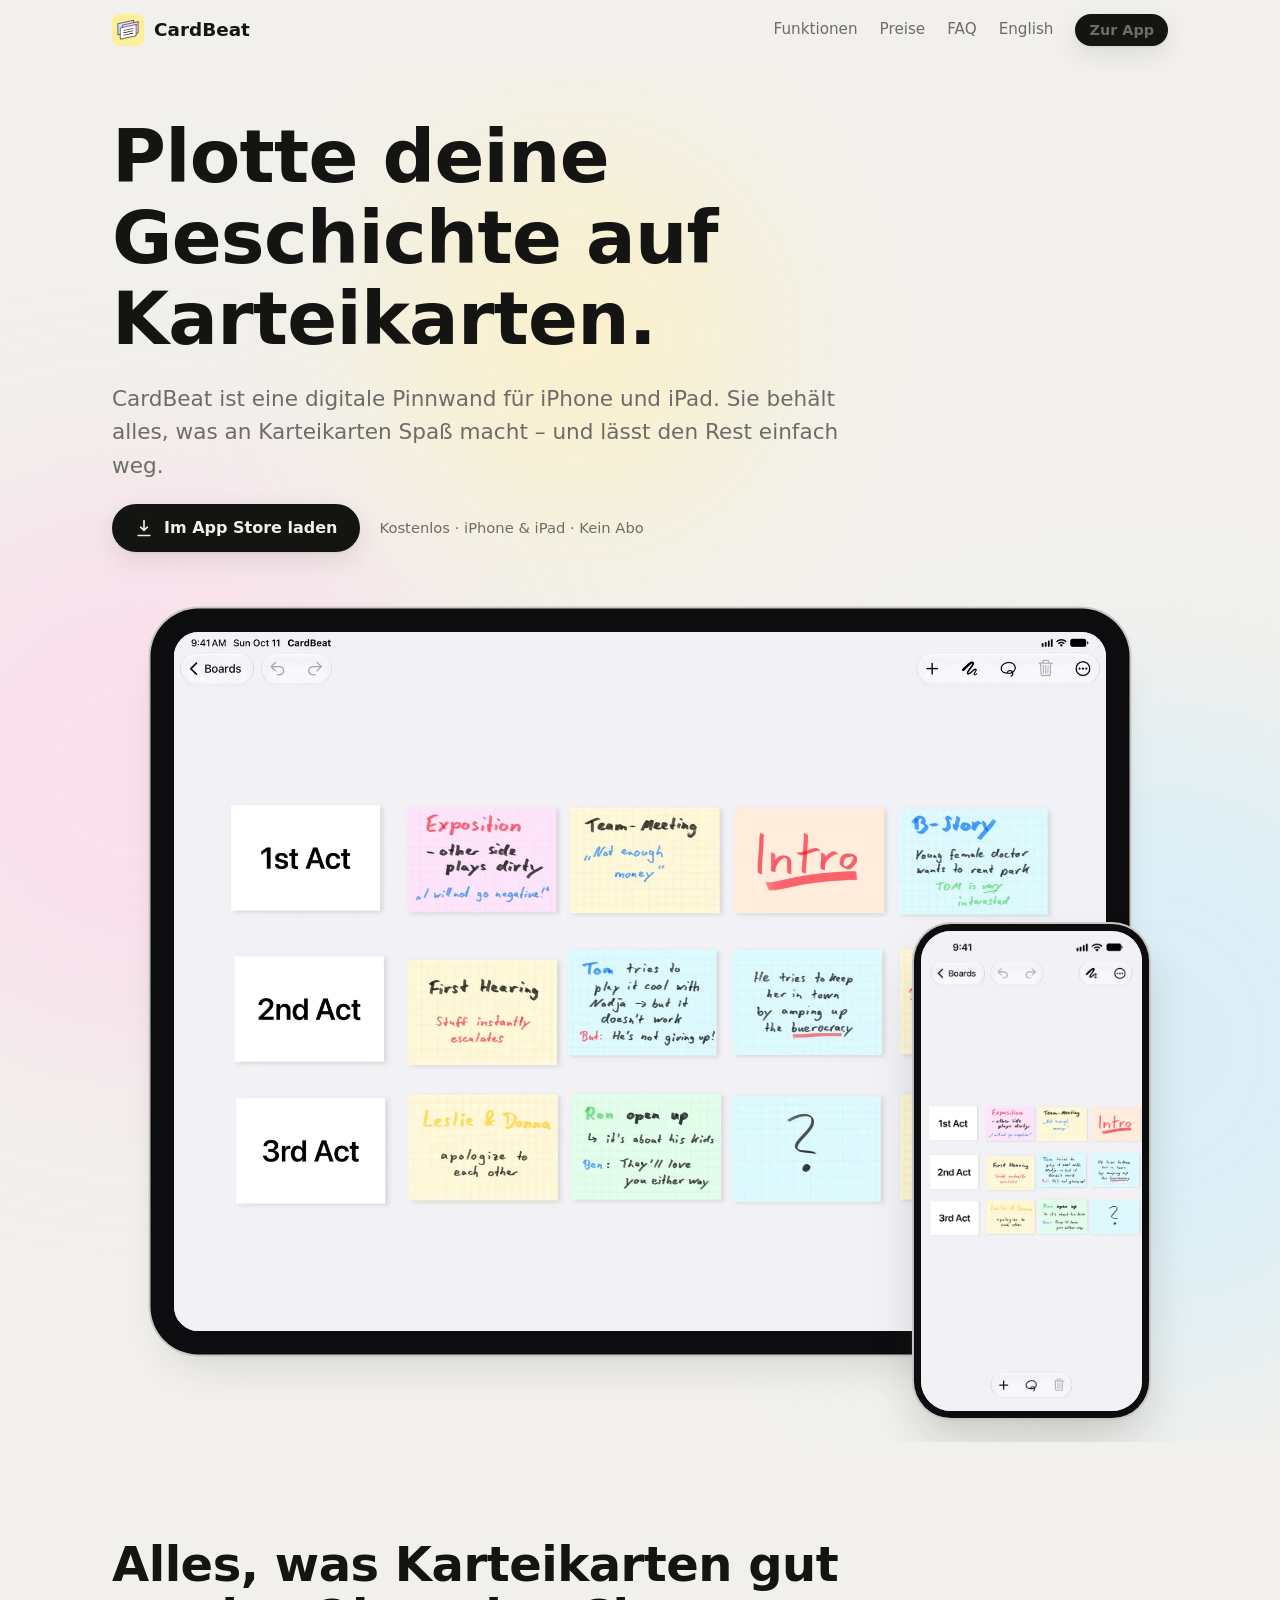
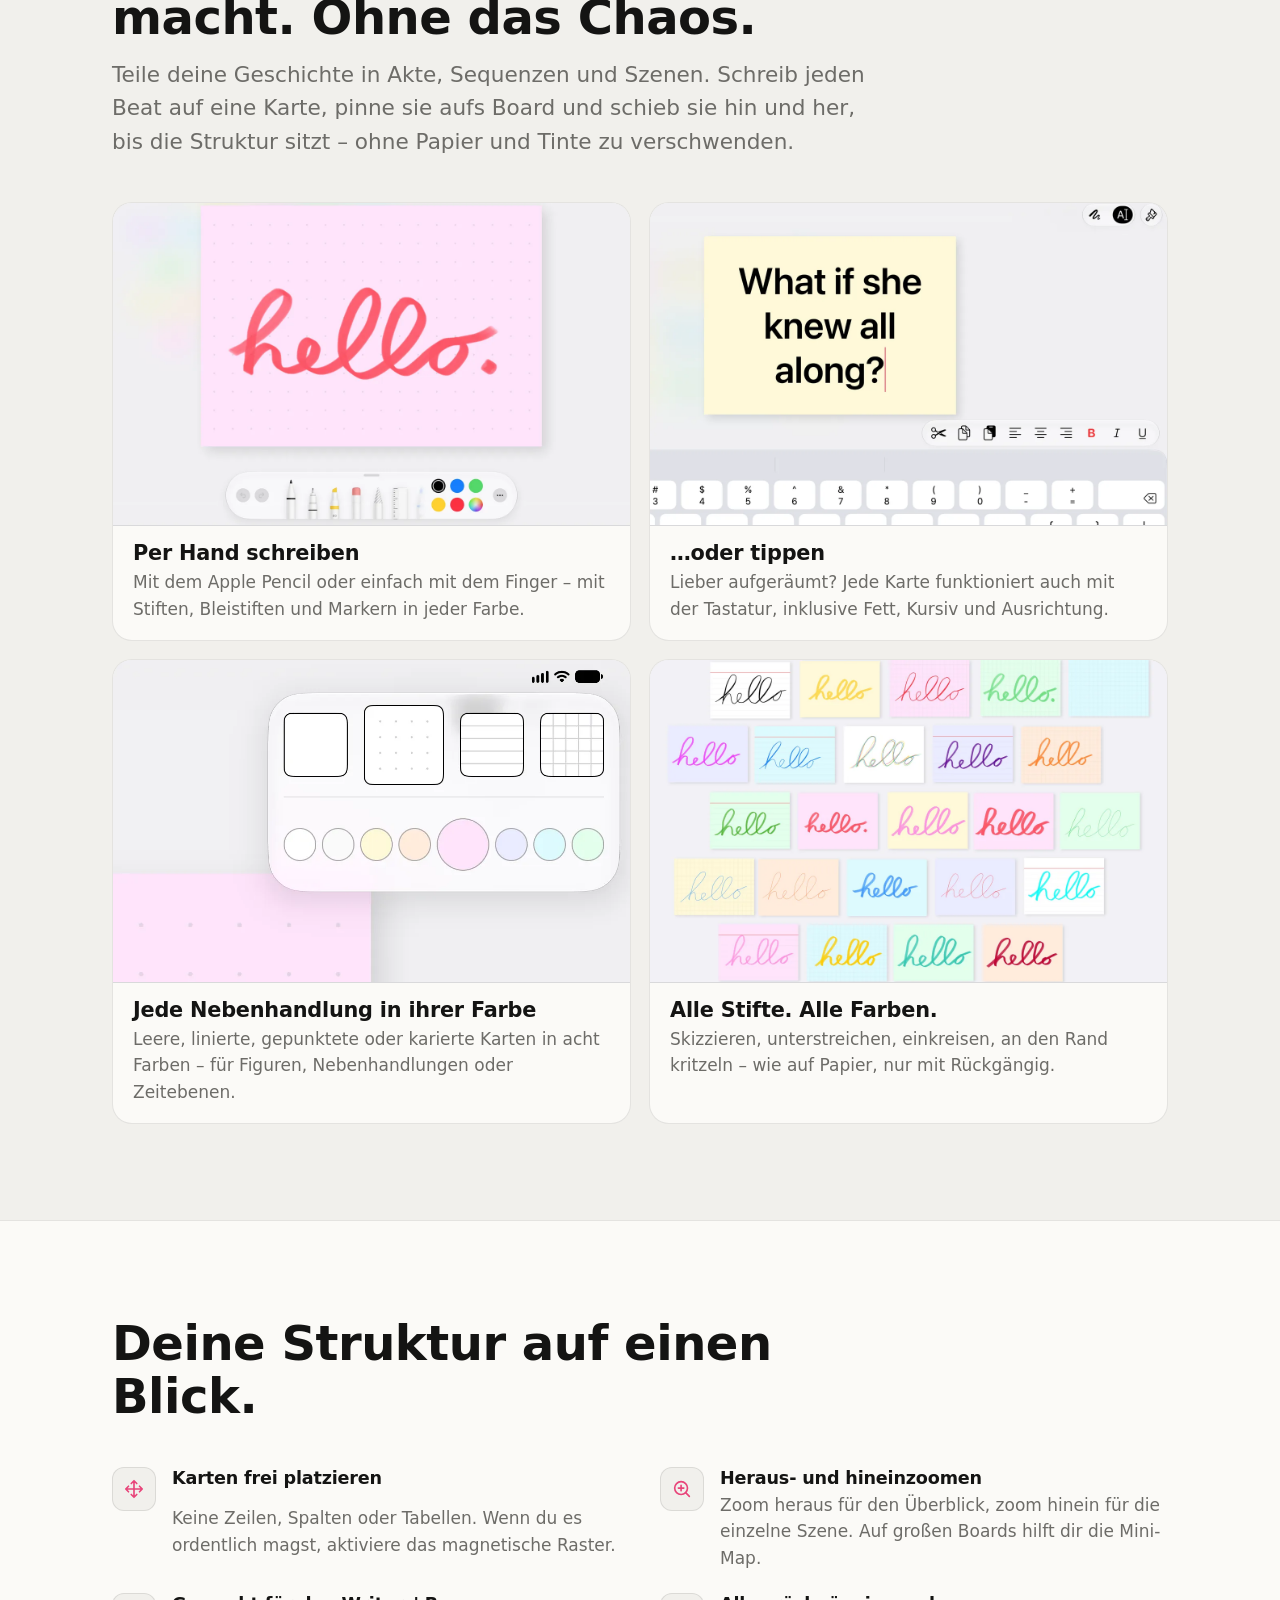
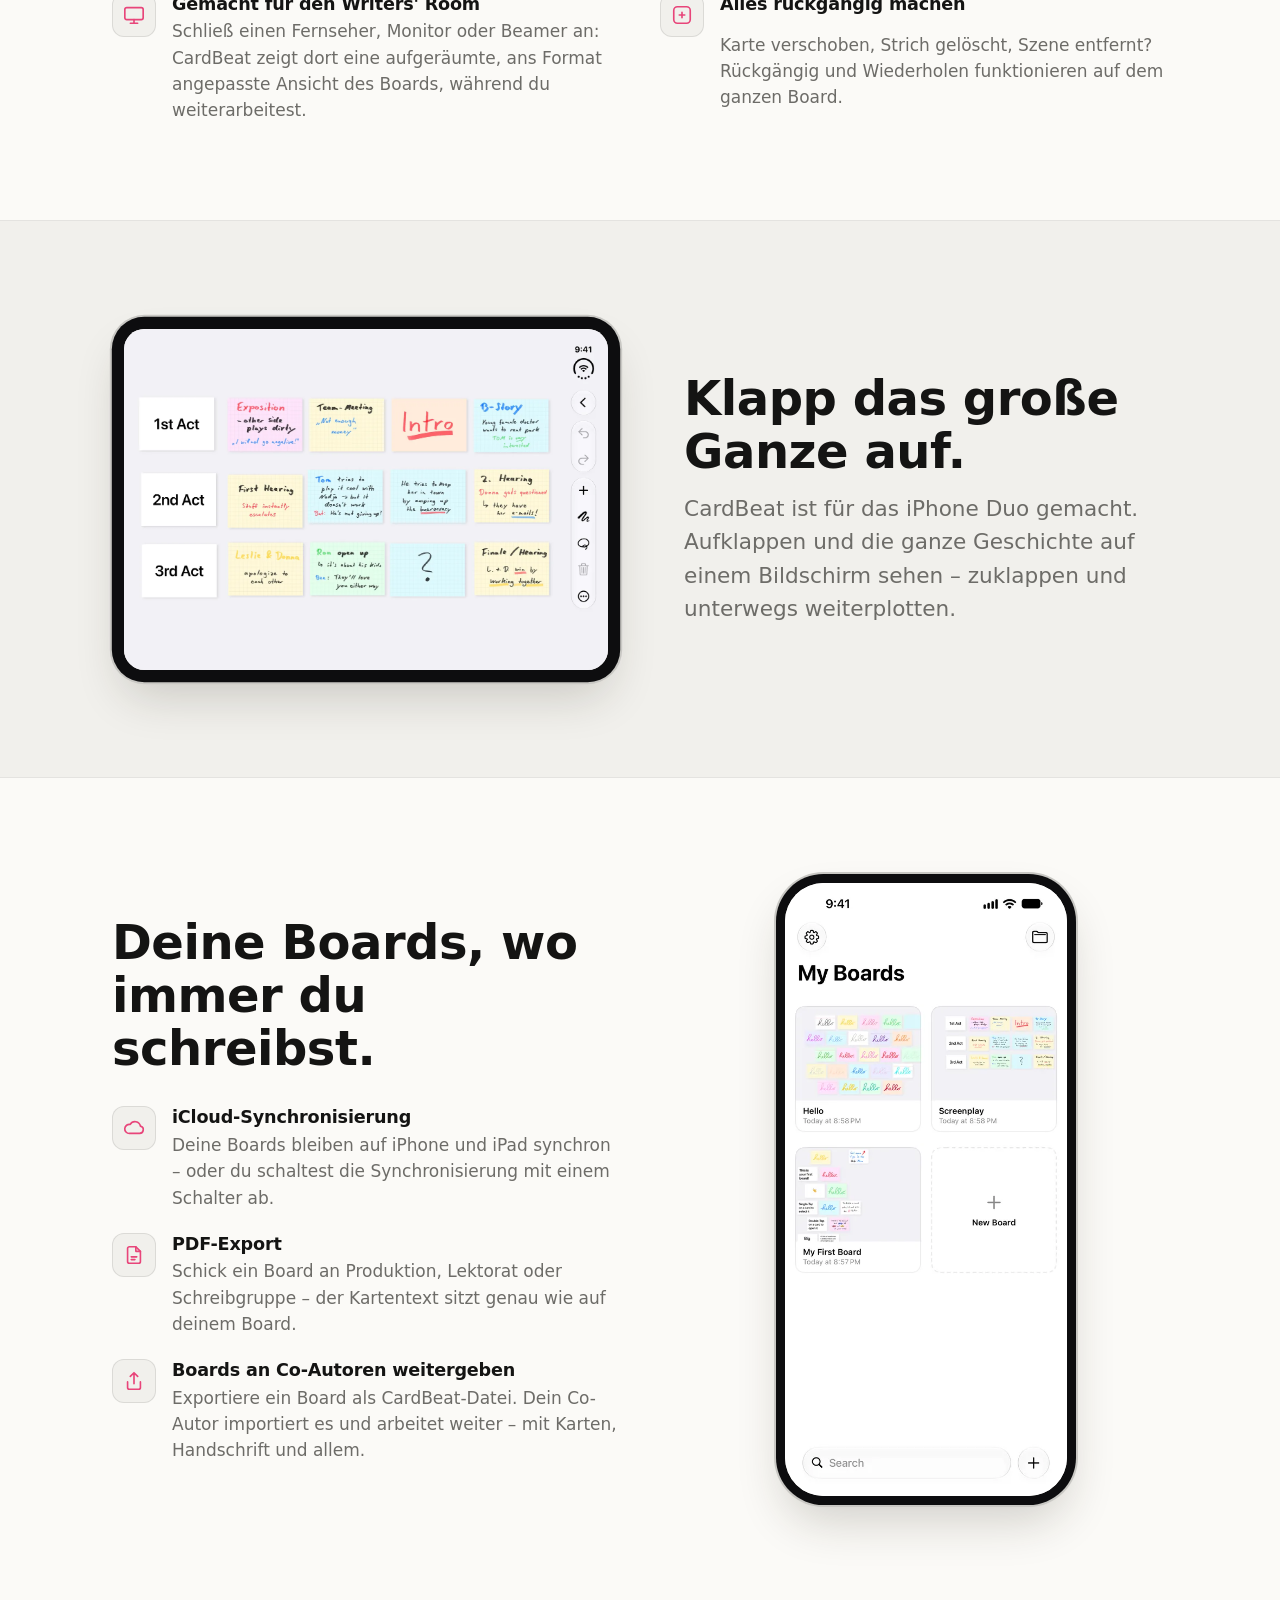
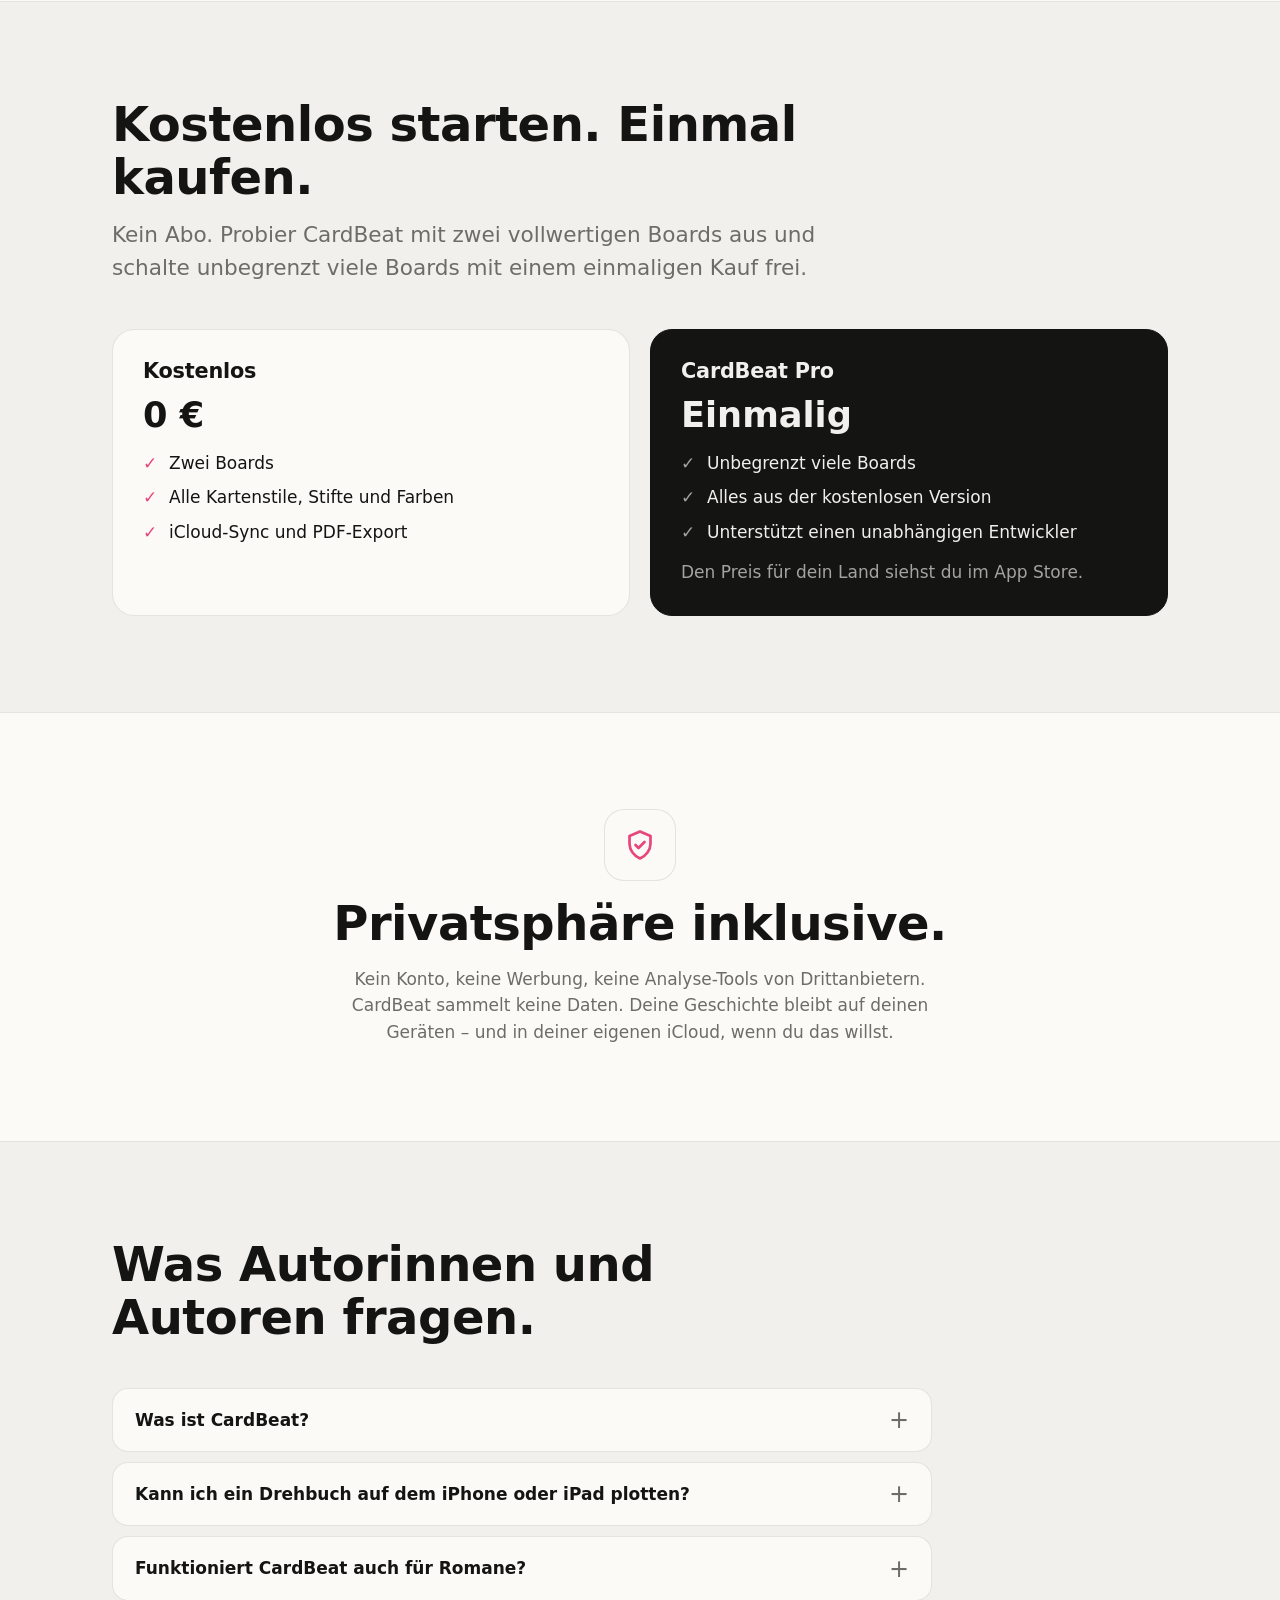
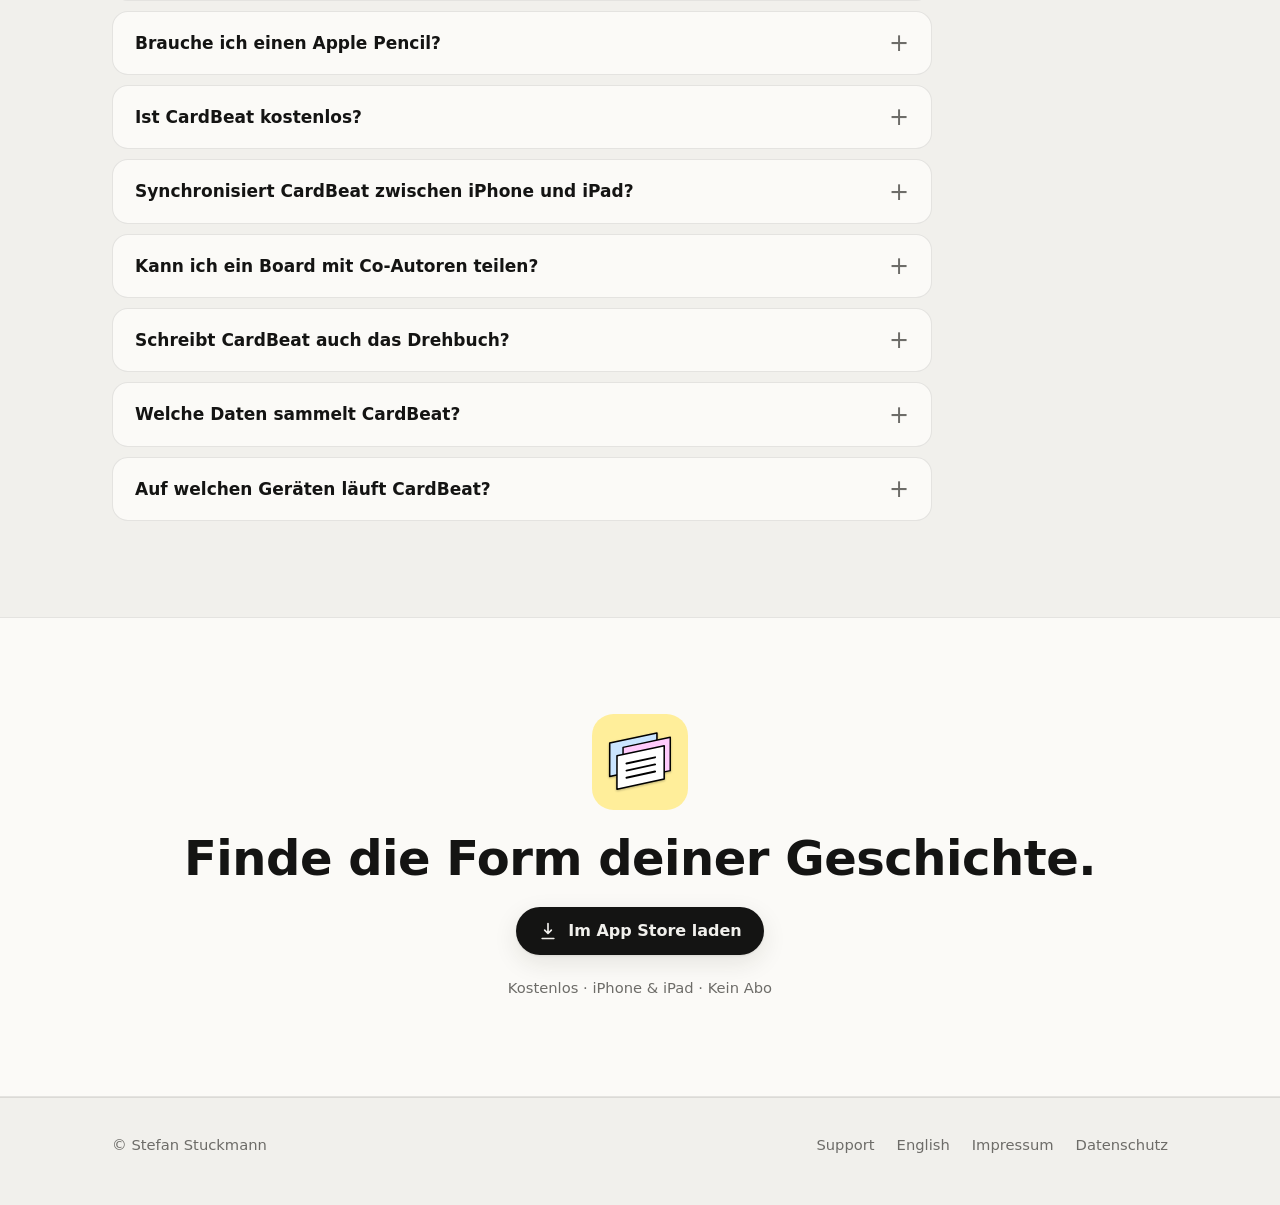
==== de/index.html @ bf48cf08 "Remove the eyebrow labels Drop the small uppercase labels above the headings on the landing pages an" ====
<!doctype html>
<html lang="de">
<head>
<meta charset="utf-8">
<meta name="viewport" content="width=device-width, initial-scale=1, viewport-fit=cover">
<title>CardBeat – Roman und Drehbuch auf Karteikarten plotten (iPhone &amp; iPad)</title>
<meta name="description" content="CardBeat ist eine digitale Pinnwand zum Plotten von Romanen, Drehbüchern und Kurzgeschichten auf iPhone und iPad. Karten per Hand oder Tastatur beschriften, Akte und Szenen umsortieren, per iCloud synchronisieren. Kostenlos starten, kein Abo.">
<meta name="apple-itunes-app" content="app-id=1488252091">
<meta name="theme-color" content="#f1f0ec" media="(prefers-color-scheme: light)">
<meta name="theme-color" content="#151412" media="(prefers-color-scheme: dark)">
<link rel="icon" href="../assets/icon.svg" type="image/svg+xml">
<link rel="apple-touch-icon" href="../assets/apple-touch-icon.png">
<link rel="canonical" href="https://cardbeat.app/de/">
<link rel="alternate" hreflang="en" href="https://cardbeat.app/">
<link rel="alternate" hreflang="de" href="https://cardbeat.app/de/">
<link rel="alternate" hreflang="x-default" href="https://cardbeat.app/">
<meta property="og:type" content="website">
<meta property="og:url" content="https://cardbeat.app/de/">
<meta property="og:locale" content="de_DE">
<meta property="og:title" content="CardBeat – Plotte deine Geschichte auf Karteikarten">
<meta property="og:description" content="Eine digitale Pinnwand für Romane und Drehbücher auf iPhone und iPad. Kostenlos starten, kein Abo.">
<meta property="og:image" content="https://cardbeat.app/assets/og.jpg">
<meta name="twitter:card" content="summary_large_image">
<link rel="stylesheet" href="../assets/site.css">
<script type="application/ld+json">
{
  "@context": "https://schema.org",
  "@type": "SoftwareApplication",
  "name": "CardBeat",
  "url": "https://cardbeat.app/de/",
  "image": "https://cardbeat.app/assets/icon-512.png",
  "inLanguage": "de",
  "description": "Eine digitale Pinnwand zum Plotten von Romanen, Drehbüchern und Kurzgeschichten mit Karteikarten auf iPhone und iPad.",
  "applicationCategory": "ProductivityApplication",
  "operatingSystem": "iOS 26, iPadOS 26",
  "downloadUrl": "https://apps.apple.com/app/id1488252091",
  "author": { "@type": "Person", "name": "Stefan Stuckmann" },
  "offers": { "@type": "Offer", "price": "0", "priceCurrency": "EUR", "description": "Kostenlos mit zwei Boards. Ein einmaliger In-App-Kauf schaltet unbegrenzt viele Boards frei." }
}
</script>
<script type="application/ld+json">
{
  "@context": "https://schema.org",
  "@type": "FAQPage",
  "inLanguage": "de",
  "mainEntity": [
    { "@type": "Question", "name": "Was ist CardBeat?", "acceptedAnswer": { "@type": "Answer", "text": "CardBeat ist eine digitale Pinnwand für iPhone und iPad. Du plottest Roman, Drehbuch oder Kurzgeschichte auf Karteikarten: eine Karte pro Szene oder Beat, in Akten und Sequenzen angeordnet und so oft umsortiert, wie du willst." } },
    { "@type": "Question", "name": "Kann ich ein Drehbuch auf dem iPhone oder iPad plotten?", "acceptedAnswer": { "@type": "Answer", "text": "Ja, genau dafür ist CardBeat gemacht. Schreib jede Szene auf eine Karte, ordne die Karten nach Akten und verschiebe sie, bis die Struktur sitzt. Im Writers' Room zeigst du das Board auf einem Fernseher oder Beamer." } },
    { "@type": "Question", "name": "Funktioniert CardBeat auch für Romane?", "acceptedAnswer": { "@type": "Answer", "text": "Ja. Nutze Karten für Kapitel, Szenen oder Wendepunkte und gib Erzählperspektiven, Nebenhandlungen oder Zeitebenen eigene Farben." } },
    { "@type": "Question", "name": "Brauche ich einen Apple Pencil?", "acceptedAnswer": { "@type": "Answer", "text": "Nein. Du kannst mit dem Finger auf Karten schreiben oder mit der Bildschirm- oder einer externen Tastatur tippen. Der Apple Pencil funktioniert natürlich auch." } },
    { "@type": "Question", "name": "Ist CardBeat kostenlos?", "acceptedAnswer": { "@type": "Answer", "text": "CardBeat ist mit zwei Boards kostenlos. Ein einmaliger In-App-Kauf schaltet unbegrenzt viele Boards frei. Es gibt kein Abo." } },
    { "@type": "Question", "name": "Synchronisiert CardBeat zwischen iPhone und iPad?", "acceptedAnswer": { "@type": "Answer", "text": "Ja, über deinen eigenen iCloud-Account. In den Einstellungen kannst du die Synchronisierung abschalten und deine Boards nur auf einem Gerät behalten." } },
    { "@type": "Question", "name": "Kann ich ein Board mit Co-Autoren teilen?", "acceptedAnswer": { "@type": "Answer", "text": "Ja. Exportiere ein Board als PDF für Feedback oder als CardBeat-Datei, die dein Co-Autor importieren und weiterbearbeiten kann. Gleichzeitiges Arbeiten am selben Board bietet CardBeat nicht." } },
    { "@type": "Question", "name": "Schreibt CardBeat auch das Drehbuch?", "acceptedAnswer": { "@type": "Answer", "text": "Nein. CardBeat ist für die Struktur: Du findest die Form deiner Geschichte, bevor und während du schreibst. Die Seiten schreibst du in deiner Schreib-App, etwa Final Draft, Fade In, Highland, Papyrus Autor oder Scrivener." } },
    { "@type": "Question", "name": "Welche Daten sammelt CardBeat?", "acceptedAnswer": { "@type": "Answer", "text": "Keine. CardBeat hat keine Konten, keine Werbung und keine Analyse-Tools von Drittanbietern. Deine Boards bleiben auf deinen Geräten und, wenn du willst, in deiner eigenen iCloud." } },
    { "@type": "Question", "name": "Auf welchen Geräten läuft CardBeat?", "acceptedAnswer": { "@type": "Answer", "text": "Auf iPhone und iPad mit iOS bzw. iPadOS 26 oder neuer, auch auf dem iPhone Duo." } }
  ]
}
</script>
</head>
<body>

<header class="nav">
  <div class="wrap">
    <a class="brand" href="./"><img src="../assets/icon.svg" alt="" width="32" height="32">CardBeat</a>
    <nav class="nav-links" aria-label="Hauptmenü">
      <a class="hide-sm" href="#funktionen">Funktionen</a>
      <a class="hide-sm" href="#preise">Preise</a>
      <a class="hide-sm" href="#faq">FAQ</a>
      <a href="../" hreflang="en" lang="en">English</a>
      <a class="btn btn-sm" href="https://apps.apple.com/app/id1488252091">Zur App</a>
    </nav>
  </div>
</header>

<main>
<section class="hero">
  <div class="glow" style="left:-12%;top:30%;width:46vw;height:46vw;background:var(--glow-a)"></div>
  <div class="glow" style="right:-14%;top:48%;width:50vw;height:50vw;background:var(--glow-b)"></div>
  <div class="glow" style="left:30%;top:6%;width:30vw;height:30vw;background:var(--glow-c)"></div>
  <div class="wrap">
    <div class="hero-copy">
      <h1>Plotte deine Geschichte auf Karteikarten.</h1>
      <p class="lede">CardBeat ist eine digitale Pinnwand für iPhone und iPad. Sie behält alles, was an Karteikarten Spaß macht – und lässt den Rest einfach weg.</p>
      <div class="hero-cta">
        <a class="btn" href="https://apps.apple.com/app/id1488252091">
          <svg viewBox="0 0 24 24" fill="none" stroke="currentColor" stroke-width="2" stroke-linecap="round" stroke-linejoin="round" aria-hidden="true"><path d="M12 3v12m0 0-4-4m4 4 4-4M5 21h14"/></svg>
          Im App Store laden
        </a>
        <span class="meta">Kostenlos · iPhone &amp; iPad · Kein Abo</span>
      </div>
    </div>


    <div class="devices">
      <div class="device ipad"><img src="../assets/img/i_story.webp" width="1600" height="1200" alt="Ein CardBeat-Board auf dem iPad: drei Akte in Reihen handbeschriebener, farbiger Karteikarten."></div>
      <div class="device iphone"><img src="../assets/img/p_story.webp" width="560" height="1217" alt="Dasselbe Board auf dem iPhone."></div>
    </div>
  </div>
</section>

<section class="section" id="funktionen">
  <div class="wrap">
    <div class="section-head">
      <h2>Alles, was Karteikarten gut macht. Ohne das Chaos.</h2>
      <p class="lede">Teile deine Geschichte in Akte, Sequenzen und Szenen. Schreib jeden Beat auf eine Karte, pinne sie aufs Board und schieb sie hin und her, bis die Struktur sitzt – ohne Papier und Tinte zu verschwenden.</p>
    </div>
    <div class="features">
      <article class="feature">
        <div class="feature-media"><img src="../assets/img/f_draw.webp" width="1280" height="800" loading="lazy" alt="„hello“ von Hand auf eine rosa gepunktete Karte geschrieben, darunter die Werkzeugpalette."></div>
        <div class="feature-body"><h3>Per Hand schreiben</h3><p>Mit dem Apple Pencil oder einfach mit dem Finger – mit Stiften, Bleistiften und Markern in jeder Farbe.</p></div>
      </article>
      <article class="feature">
        <div class="feature-media"><img src="../assets/img/f_write.webp" width="1280" height="800" loading="lazy" alt="„What if she knew all along?“ auf einer gelben Karte getippt, mit Formatierungsleiste und Tastatur."></div>
        <div class="feature-body"><h3>…oder tippen</h3><p>Lieber aufgeräumt? Jede Karte funktioniert auch mit der Tastatur, inklusive Fett, Kursiv und Ausrichtung.</p></div>
      </article>
      <article class="feature">
        <div class="feature-media"><img src="../assets/img/f_style.webp" width="1280" height="800" loading="lazy" alt="Die Kartenauswahl: leer, gepunktet, liniert und kariert in acht Farben."></div>
        <div class="feature-body"><h3>Jede Nebenhandlung in ihrer Farbe</h3><p>Leere, linierte, gepunktete oder karierte Karten in acht Farben – für Figuren, Nebenhandlungen oder Zeitebenen.</p></div>
      </article>
      <article class="feature">
        <div class="feature-media"><img src="../assets/img/f_hello.webp" width="1280" height="800" loading="lazy" alt="Ein Board voller „hello“-Karten in vielen Stiften, Farben und Kartenstilen."></div>
        <div class="feature-body"><h3>Alle Stifte. Alle Farben.</h3><p>Skizzieren, unterstreichen, einkreisen, an den Rand kritzeln – wie auf Papier, nur mit Rückgängig.</p></div>
      </article>
    </div>
  </div>
</section>

<section class="section alt">
  <div class="wrap">
    <div class="section-head">
      <h2>Deine Struktur auf einen Blick.</h2>
    </div>
    <div class="list">
      <div class="item">
        <svg viewBox="0 0 24 24" fill="none" stroke="currentColor" stroke-width="1.8" stroke-linecap="round" stroke-linejoin="round" aria-hidden="true"><path d="M12 3v18M3 12h18M12 3l-3 3m3-3 3 3M12 21l-3-3m3 3 3-3M3 12l3-3m-3 3 3 3M21 12l-3-3m3 3-3 3"/></svg>
        <h3>Karten frei platzieren</h3><p>Keine Zeilen, Spalten oder Tabellen. Wenn du es ordentlich magst, aktiviere das magnetische Raster.</p>
      </div>
      <div class="item">
        <svg viewBox="0 0 24 24" fill="none" stroke="currentColor" stroke-width="1.8" stroke-linecap="round" stroke-linejoin="round" aria-hidden="true"><circle cx="11" cy="11" r="7"/><path d="m20 20-4-4M8 11h6M11 8v6"/></svg>
        <h3>Heraus- und hineinzoomen</h3><p>Zoom heraus für den Überblick, zoom hinein für die einzelne Szene. Auf großen Boards hilft dir die Mini-Map.</p>
      </div>
      <div class="item">
        <svg viewBox="0 0 24 24" fill="none" stroke="currentColor" stroke-width="1.8" stroke-linecap="round" stroke-linejoin="round" aria-hidden="true"><rect x="2" y="4" width="20" height="13" rx="2"/><path d="M8 21h8M12 17v4"/></svg>
        <h3>Gemacht für den Writers' Room</h3><p>Schließ einen Fernseher, Monitor oder Beamer an: CardBeat zeigt dort eine aufgeräumte, ans Format angepasste Ansicht des Boards, während du weiterarbeitest.</p>
      </div>
      <div class="item">
        <svg viewBox="0 0 24 24" fill="none" stroke="currentColor" stroke-width="1.8" stroke-linecap="round" stroke-linejoin="round" aria-hidden="true"><path d="M9 12h6M12 9v6"/><rect x="3" y="3" width="18" height="18" rx="4"/></svg>
        <h3>Alles rückgängig machen</h3><p>Karte verschoben, Strich gelöscht, Szene entfernt? Rückgängig und Wiederholen funktionieren auf dem ganzen Board.</p>
      </div>
    </div>
  </div>
</section>

<section class="section">
  <div class="wrap split">
    <div class="device duo-shot"><img src="../assets/img/d_story.webp" width="1400" height="985" loading="lazy" alt="Ein vollständiges CardBeat-Board auf dem aufgeklappten iPhone Duo."></div>
    <div class="section-head" style="margin:0">
      <h2>Klapp das große Ganze auf.</h2>
      <p class="lede">CardBeat ist für das iPhone Duo gemacht. Aufklappen und die ganze Geschichte auf einem Bildschirm sehen – zuklappen und unterwegs weiterplotten.</p>
    </div>
  </div>
</section>

<section class="section alt">
  <div class="wrap split">
    <div class="section-head" style="margin:0">
      <h2>Deine Boards, wo immer du schreibst.</h2>
      <div class="list" style="grid-template-columns:1fr;margin-top:18px">
        <div class="item">
          <svg viewBox="0 0 24 24" fill="none" stroke="currentColor" stroke-width="1.8" stroke-linecap="round" stroke-linejoin="round" aria-hidden="true"><path d="M7 18a5 5 0 1 1 .9-9.9A6 6 0 0 1 19 10a4 4 0 0 1-1 7.9H7Z"/></svg>
          <h3>iCloud-Synchronisierung</h3><p>Deine Boards bleiben auf iPhone und iPad synchron – oder du schaltest die Synchronisierung mit einem Schalter ab.</p>
        </div>
        <div class="item">
          <svg viewBox="0 0 24 24" fill="none" stroke="currentColor" stroke-width="1.8" stroke-linecap="round" stroke-linejoin="round" aria-hidden="true"><path d="M14 3H7a2 2 0 0 0-2 2v14a2 2 0 0 0 2 2h10a2 2 0 0 0 2-2V8l-5-5Z"/><path d="M14 3v5h5M9 14h6M9 17h4"/></svg>
          <h3>PDF-Export</h3><p>Schick ein Board an Produktion, Lektorat oder Schreibgruppe – der Kartentext sitzt genau wie auf deinem Board.</p>
        </div>
        <div class="item">
          <svg viewBox="0 0 24 24" fill="none" stroke="currentColor" stroke-width="1.8" stroke-linecap="round" stroke-linejoin="round" aria-hidden="true"><path d="M12 15V3m0 0-4 4m4-4 4 4M5 13v6a2 2 0 0 0 2 2h10a2 2 0 0 0 2-2v-6"/></svg>
          <h3>Boards an Co-Autoren weitergeben</h3><p>Exportiere ein Board als CardBeat-Datei. Dein Co-Autor importiert es und arbeitet weiter – mit Karten, Handschrift und allem.</p>
        </div>
      </div>
    </div>
    <div style="display:flex;justify-content:center"><div class="device iphone" style="width:min(62%,300px)"><img src="../assets/img/p_overview1.webp" width="520" height="1130" loading="lazy" alt="Die Übersicht „Meine Boards“ auf dem iPhone mit drei Boards."></div></div>
  </div>
</section>

<section class="section" id="preise">
  <div class="wrap">
    <div class="section-head">
      <h2>Kostenlos starten. Einmal kaufen.</h2>
      <p class="lede">Kein Abo. Probier CardBeat mit zwei vollwertigen Boards aus und schalte unbegrenzt viele Boards mit einem einmaligen Kauf frei.</p>
    </div>
    <div class="plans">
      <div class="plan">
        <h3>Kostenlos</h3>
        <div class="price">0 €</div>
        <ul><li>Zwei Boards</li><li>Alle Kartenstile, Stifte und Farben</li><li>iCloud-Sync und PDF-Export</li></ul>
      </div>
      <div class="plan pro">
        <h3>CardBeat Pro</h3>
        <div class="price">Einmalig</div>
        <ul><li>Unbegrenzt viele Boards</li><li>Alles aus der kostenlosen Version</li><li>Unterstützt einen unabhängigen Entwickler</li></ul>
        <p class="muted">Den Preis für dein Land siehst du im App Store.</p>
      </div>
    </div>
  </div>
</section>

<section class="section alt">
  <div class="wrap privacy">
    <div class="badge"><svg viewBox="0 0 24 24" fill="none" stroke="currentColor" stroke-width="1.8" stroke-linecap="round" stroke-linejoin="round" aria-hidden="true"><path d="M12 3 5 6v5c0 4.4 3 8.4 7 10 4-1.6 7-5.6 7-10V6l-7-3Z"/><path d="m9 12 2 2 4-4"/></svg></div>
    <h2>Privatsphäre inklusive.</h2>
    <p>Kein Konto, keine Werbung, keine Analyse-Tools von Drittanbietern. CardBeat sammelt keine Daten. Deine Geschichte bleibt auf deinen Geräten – und in deiner eigenen iCloud, wenn du das willst.</p>
  </div>
</section>

<section class="section" id="faq">
  <div class="wrap">
    <div class="section-head"><h2>Was Autorinnen und Autoren fragen.</h2></div>
    <div class="faq">
      <details><summary>Was ist CardBeat?</summary><div><p>CardBeat ist eine digitale Pinnwand für iPhone und iPad. Du plottest Roman, Drehbuch oder Kurzgeschichte auf Karteikarten: eine Karte pro Szene oder Beat, in Akten und Sequenzen angeordnet und so oft umsortiert, wie du willst.</p></div></details>
      <details><summary>Kann ich ein Drehbuch auf dem iPhone oder iPad plotten?</summary><div><p>Ja, genau dafür ist CardBeat gemacht. Schreib jede Szene auf eine Karte, ordne die Karten nach Akten und verschiebe sie, bis die Struktur sitzt. Im Writers' Room zeigst du das Board auf einem Fernseher oder Beamer.</p></div></details>
      <details><summary>Funktioniert CardBeat auch für Romane?</summary><div><p>Ja. Nutze Karten für Kapitel, Szenen oder Wendepunkte und gib Erzählperspektiven, Nebenhandlungen oder Zeitebenen eigene Farben.</p></div></details>
      <details><summary>Brauche ich einen Apple Pencil?</summary><div><p>Nein. Du kannst mit dem Finger auf Karten schreiben oder mit der Bildschirm- oder einer externen Tastatur tippen. Der Apple Pencil funktioniert natürlich auch.</p></div></details>
      <details><summary>Ist CardBeat kostenlos?</summary><div><p>CardBeat ist mit zwei Boards kostenlos. Ein einmaliger In-App-Kauf schaltet unbegrenzt viele Boards frei. Es gibt kein Abo.</p></div></details>
      <details><summary>Synchronisiert CardBeat zwischen iPhone und iPad?</summary><div><p>Ja, über deinen eigenen iCloud-Account. In den Einstellungen kannst du die Synchronisierung abschalten und deine Boards nur auf einem Gerät behalten.</p></div></details>
      <details><summary>Kann ich ein Board mit Co-Autoren teilen?</summary><div><p>Ja. Exportiere ein Board als PDF für Feedback oder als CardBeat-Datei, die dein Co-Autor importieren und weiterbearbeiten kann. Gleichzeitiges Arbeiten am selben Board bietet CardBeat nicht.</p></div></details>
      <details><summary>Schreibt CardBeat auch das Drehbuch?</summary><div><p>Nein. CardBeat ist für die Struktur: Du findest die Form deiner Geschichte, bevor und während du schreibst. Die Seiten schreibst du in deiner Schreib-App, etwa Final Draft, Fade In, Highland, Papyrus Autor oder Scrivener.</p></div></details>
      <details><summary>Welche Daten sammelt CardBeat?</summary><div><p>Keine. CardBeat hat keine Konten, keine Werbung und keine Analyse-Tools von Drittanbietern. Deine Boards bleiben auf deinen Geräten und, wenn du willst, in deiner eigenen iCloud.</p></div></details>
      <details><summary>Auf welchen Geräten läuft CardBeat?</summary><div><p>Auf iPhone und iPad mit iOS bzw. iPadOS 26 oder neuer, auch auf dem iPhone Duo.</p></div></details>
    </div>
  </div>
</section>

<section class="section alt">
  <div class="wrap final">
    <img src="../assets/icon.svg" alt="" width="96" height="96">
    <h2>Finde die Form deiner Geschichte.</h2>
    <a class="btn" href="https://apps.apple.com/app/id1488252091">
      <svg viewBox="0 0 24 24" fill="none" stroke="currentColor" stroke-width="2" stroke-linecap="round" stroke-linejoin="round" aria-hidden="true"><path d="M12 3v12m0 0-4-4m4 4 4-4M5 21h14"/></svg>
      Im App Store laden
    </a>
    <span class="meta">Kostenlos · iPhone &amp; iPad · Kein Abo</span>
  </div>
</section>
</main>

<footer>
  <div class="wrap">
    <span>© Stefan Stuckmann</span>
    <nav aria-label="Fußzeile">
      <a href="mailto:cardBeat@stuckmann.com">Support</a>
      <a href="../" hreflang="en" lang="en">English</a>
      <a href="../impressum.html">Impressum</a>
      <a href="../privacy.html">Datenschutz</a>
    </nav>
  </div>
</footer>

<script src="../assets/site.js" defer></script>
</body>
</html>
---- assets/site.css ----
/* CardBeat website. No external requests: system fonts, inline SVG, local images. */

:root {
  --bg: #f1f0ec;
  --surface: #fbfaf7;
  --ink: #141413;
  --muted: #6d6c68;
  --line: rgba(20, 20, 19, 0.1);
  --accent: #e8457a;
  --accent-ink: #fff;
  --glow-a: #ffd6ec;
  --glow-b: #cdeefe;
  --glow-c: #fff1b8;
  --paper-ink: #1d1c1a;
  --shadow: 0 1px 2px rgba(40, 35, 20, 0.08), 0 8px 24px rgba(40, 35, 20, 0.1);
  --shadow-lift: 0 4px 10px rgba(40, 35, 20, 0.14), 0 24px 48px rgba(40, 35, 20, 0.2);

  --display: Futura, "Futura PT", "Avenir Next", "Century Gothic", system-ui, sans-serif;
  --text: -apple-system, BlinkMacSystemFont, system-ui, "Segoe UI", Roboto, sans-serif;

  --max: 1120px;
  --gutter: 16px;
  color-scheme: light;
}

@media (prefers-color-scheme: dark) {
  :root:not([data-theme="light"]) {
    --bg: #151412;
    --surface: #1e1d1a;
    --ink: #f3f1ec;
    --muted: #a6a39b;
    --line: rgba(243, 241, 236, 0.12);
    --accent: #ff6b98;
    --glow-a: #4a2238;
    --glow-b: #173a4a;
    --glow-c: #3d3418;
    --shadow: 0 1px 2px rgba(0, 0, 0, 0.4), 0 8px 24px rgba(0, 0, 0, 0.35);
    --shadow-lift: 0 4px 10px rgba(0, 0, 0, 0.45), 0 24px 48px rgba(0, 0, 0, 0.5);
    color-scheme: dark;
  }
}
:root[data-theme="dark"] {
  --bg: #151412;
  --surface: #1e1d1a;
  --ink: #f3f1ec;
  --muted: #a6a39b;
  --line: rgba(243, 241, 236, 0.12);
  --accent: #ff6b98;
  --glow-a: #4a2238;
  --glow-b: #173a4a;
  --glow-c: #3d3418;
  --shadow: 0 1px 2px rgba(0, 0, 0, 0.4), 0 8px 24px rgba(0, 0, 0, 0.35);
  --shadow-lift: 0 4px 10px rgba(0, 0, 0, 0.45), 0 24px 48px rgba(0, 0, 0, 0.5);
  color-scheme: dark;
}

@media (min-width: 720px) {
  :root { --gutter: 32px; }
}

*, *::before, *::after { box-sizing: border-box; }
html { -webkit-text-size-adjust: 100%; scroll-behavior: smooth; }
@media (prefers-reduced-motion: reduce) { html { scroll-behavior: auto; } }

body {
  margin: 0;
  background: var(--bg);
  color: var(--ink);
  font: 17px/1.55 var(--text);
  -webkit-font-smoothing: antialiased;
  overflow-x: hidden;
}

img { max-width: 100%; height: auto; display: block; }
a { color: inherit; }
:focus-visible { outline: 3px solid var(--accent); outline-offset: 3px; border-radius: 6px; }

.wrap { max-width: var(--max); margin: 0 auto; padding: 0 var(--gutter); }

h1, h2, h3 { font-family: var(--display); font-weight: 700; line-height: 1.1; letter-spacing: -0.01em; margin: 0; }
h1 { font-size: clamp(2.5rem, 7vw, 4.6rem); }
h2 { font-size: clamp(1.9rem, 4.6vw, 3rem); }
h3 { font-size: 1.3rem; }
p { margin: 0; }
.lede { font-size: clamp(1.1rem, 2.2vw, 1.35rem); color: var(--muted); max-width: 36em; }

/* Soft colour glows, as on the App Store screenshots. */
.glow { position: absolute; border-radius: 50%; filter: blur(90px); opacity: 0.6; pointer-events: none; z-index: 0; }

/* ---------- Nav ---------- */
.nav { position: sticky; top: 0; z-index: 50; backdrop-filter: saturate(1.4) blur(14px); -webkit-backdrop-filter: saturate(1.4) blur(14px); background: color-mix(in srgb, var(--bg) 78%, transparent); border-bottom: 1px solid transparent; transition: border-color .2s; }
.nav.scrolled { border-bottom-color: var(--line); }
.nav .wrap { display: flex; align-items: center; gap: 20px; height: 60px; }
.brand { display: flex; align-items: center; gap: 10px; font: 700 1.15rem/1 var(--display); text-decoration: none; }
.brand img { width: 32px; height: 32px; }
.nav-links { display: flex; gap: 22px; margin-left: auto; align-items: center; font-size: 0.95rem; }
.nav-links a { text-decoration: none; color: var(--muted); }
.nav-links a:hover { color: var(--ink); }
.nav-links .hide-sm { display: none; }
@media (max-width: 479px) { .nav-links { gap: 14px; } .nav-links .hide-xs { display: none; } }
@media (min-width: 760px) { .nav-links .hide-sm { display: inline; } }

/* ---------- Buttons ---------- */
.btn { white-space: nowrap; display: inline-flex; align-items: center; gap: 10px; padding: 14px 22px; border-radius: 999px; background: var(--ink); color: var(--bg); font: 600 1rem/1 var(--text); text-decoration: none; box-shadow: var(--shadow); transition: transform .15s, box-shadow .15s; }
.btn:hover { transform: translateY(-1px); box-shadow: var(--shadow-lift); }
.btn svg { width: 20px; height: 20px; }
.btn-sm { padding: 9px 14px; font-size: 0.9rem; }
.meta { color: var(--muted); font-size: 0.92rem; }

/* ---------- Hero ---------- */
.hero { position: relative; padding: 56px 0 24px; overflow: hidden; }
.hero .wrap { position: relative; z-index: 1; }
.hero-copy { display: grid; gap: 22px; justify-items: start; max-width: 760px; }
.hero-cta { display: flex; flex-wrap: wrap; align-items: center; gap: 14px 20px; }

/* ---------- Devices ---------- */
.devices { position: relative; margin: 56px auto 0; max-width: 980px; padding-bottom: 6%; }
/* Each device sizes its bezel and corners from its own width (cqw), so the frame
   always matches the screen. The bezel is a box-shadow spread around the
   screenshot, which keeps it concentric with the screen's rounded corners.
   Corner ratios match AppStoreScreenshots/tools/compose.mjs in the app repo. */
.device { container-type: inline-size; }
.device img {
  width: calc(100% - 2 * var(--b));
  margin: var(--b);
  border-radius: var(--r);
  box-shadow: 0 0 0 var(--b) #0d0d0f, 0 0 0 calc(var(--b) + 2px) #c9c8c4, var(--shadow-lift);
}
.iphone   { --b: 3cqw;   --r: 12.8cqw; } /* 180px radius on a 1320px-wide screen */
.ipad     { --b: 2.4cqw; --r: 2.5cqw; }  /* 72px on 2752px, landscape */
.duo-shot { --b: 2.4cqw; --r: 4cqw; }    /* 120px on 2853px, landscape */
.devices .iphone { position: absolute; width: 24%; right: -2%; bottom: 0; }
@media (max-width: 719px) { .devices .iphone { right: 0; width: 28%; } }

/* ---------- Sections ---------- */
section { position: relative; }
.section { padding: 96px 0; }
.section-head { display: grid; gap: 14px; margin-bottom: 44px; max-width: 760px; }
.alt { background: var(--surface); border-block: 1px solid var(--line); }

.features { display: grid; gap: 18px; }
@media (min-width: 760px) { .features { grid-template-columns: 1fr 1fr; } }
.feature { background: var(--surface); border: 1px solid var(--line); border-radius: 20px; overflow: hidden; }
.alt .feature { background: var(--bg); }
/* A tight 16:10 crop of the real UI: every tile is the same height, no filler. */
.feature-media { aspect-ratio: 16 / 10; border-bottom: 1px solid var(--line); background: #efeff1; }
.feature-media img { width: 100%; height: 100%; object-fit: cover; }
.feature-body { padding: 16px 20px 18px; display: grid; gap: 4px; }
.feature-body p { color: var(--muted); }

.list { display: grid; gap: 18px; }
@media (min-width: 720px) { .list { grid-template-columns: repeat(2, 1fr); gap: 22px 40px; } }
.item { display: grid; grid-template-columns: 44px 1fr; gap: 4px 16px; align-items: start; }
.item svg { width: 44px; height: 44px; grid-row: span 2; padding: 10px; border-radius: 12px; background: var(--surface); border: 1px solid var(--line); color: var(--accent); }
.alt .item svg { background: var(--bg); }
.item h3 { font-size: 1.1rem; padding-top: 2px; }
.item p { color: var(--muted); }

.split { display: grid; gap: 40px; align-items: center; }
@media (min-width: 860px) { .split { grid-template-columns: 1.05fr 1fr; gap: 64px; } }

/* ---------- Pricing ---------- */
.plans { display: grid; gap: 20px; }
@media (min-width: 720px) { .plans { grid-template-columns: 1fr 1fr; } }
.plan { background: var(--surface); border: 1px solid var(--line); border-radius: 22px; padding: 30px; display: grid; gap: 14px; align-content: start; }
.plan.pro { background: var(--ink); color: var(--bg); border-color: var(--ink); }
.plan.pro .muted, .plan.pro li::before { color: color-mix(in srgb, var(--bg) 65%, transparent); }
.plan .price { font: 700 2.2rem/1 var(--display); }
.plan ul { list-style: none; margin: 4px 0 0; padding: 0; display: grid; gap: 8px; }
.plan li { padding-left: 26px; position: relative; }
.plan li::before { content: "✓"; position: absolute; left: 0; color: var(--accent); font-weight: 700; }
.muted { color: var(--muted); }

/* ---------- Privacy ---------- */
.privacy { display: grid; gap: 16px; justify-items: center; text-align: center; }
.privacy .badge { width: 72px; height: 72px; border-radius: 20px; display: grid; place-items: center; background: var(--surface); border: 1px solid var(--line); color: var(--accent); }
.privacy .badge svg { width: 36px; height: 36px; }
.privacy p { max-width: 34em; color: var(--muted); }

/* ---------- FAQ ---------- */
.faq { display: grid; gap: 10px; max-width: 820px; }
.faq details { background: var(--surface); border: 1px solid var(--line); border-radius: 16px; padding: 0 22px; }
.alt .faq details { background: var(--bg); }
.faq summary { cursor: pointer; list-style: none; padding: 18px 32px 18px 0; font-weight: 600; position: relative; }
.faq summary::-webkit-details-marker { display: none; }
.faq summary::after { content: "+"; position: absolute; right: 0; top: 50%; translate: 0 -50%; font: 400 1.5rem/1 var(--text); color: var(--muted); transition: rotate .2s; }
.faq details[open] summary::after { rotate: 45deg; }
.faq details > div { padding: 0 0 20px; color: var(--muted); display: grid; gap: 10px; }

/* ---------- Final CTA ---------- */
.final { text-align: center; display: grid; gap: 22px; justify-items: center; }
.final img { width: 96px; height: 96px; }

/* ---------- Footer ---------- */
footer { border-top: 1px solid var(--line); padding: 36px 0 48px; font-size: 0.92rem; color: var(--muted); }
footer .wrap { display: flex; flex-wrap: wrap; gap: 14px 28px; align-items: center; }
footer nav { display: flex; flex-wrap: wrap; gap: 10px 22px; margin-left: auto; }
footer a { text-decoration: none; }
footer a:hover { color: var(--ink); }

/* ---------- Prose pages (compare, legal) ---------- */
.prose { max-width: 760px; padding-top: 56px; padding-bottom: 96px; }
.prose h1 { font-size: clamp(2.2rem, 6vw, 3.6rem); margin-bottom: 18px; }
.prose h2 { font-size: clamp(1.5rem, 3.4vw, 2rem); margin: 52px 0 14px; }
.prose h3 { margin: 28px 0 8px; }
.prose p, .prose ul { margin: 0 0 14px; }
.prose ul { padding-left: 1.2em; }
.prose li { margin-bottom: 6px; }
.prose .lede { margin-bottom: 8px; }
.note { background: var(--surface); border: 1px solid var(--line); border-left: 4px solid var(--accent); border-radius: 12px; padding: 16px 20px; margin: 24px 0; }
.table-wrap { overflow-x: auto; margin: 22px 0; border: 1px solid var(--line); border-radius: 16px; background: var(--surface); }
table { border-collapse: separate; border-spacing: 0; width: 100%; min-width: 860px; font-size: 0.95rem; }
th, td { text-align: left; padding: 12px 16px; border-bottom: 1px solid var(--line); vertical-align: top; background: var(--surface); }
th { font-weight: 600; background: color-mix(in srgb, var(--surface) 70%, var(--bg)); }
tr:last-child td { border-bottom: 0; }
/* Row labels stay visible while the table scrolls sideways on phones. */
th:first-child, td:first-child { position: sticky; left: 0; z-index: 1; font-weight: 600; width: 128px; box-shadow: 1px 0 0 var(--line); }
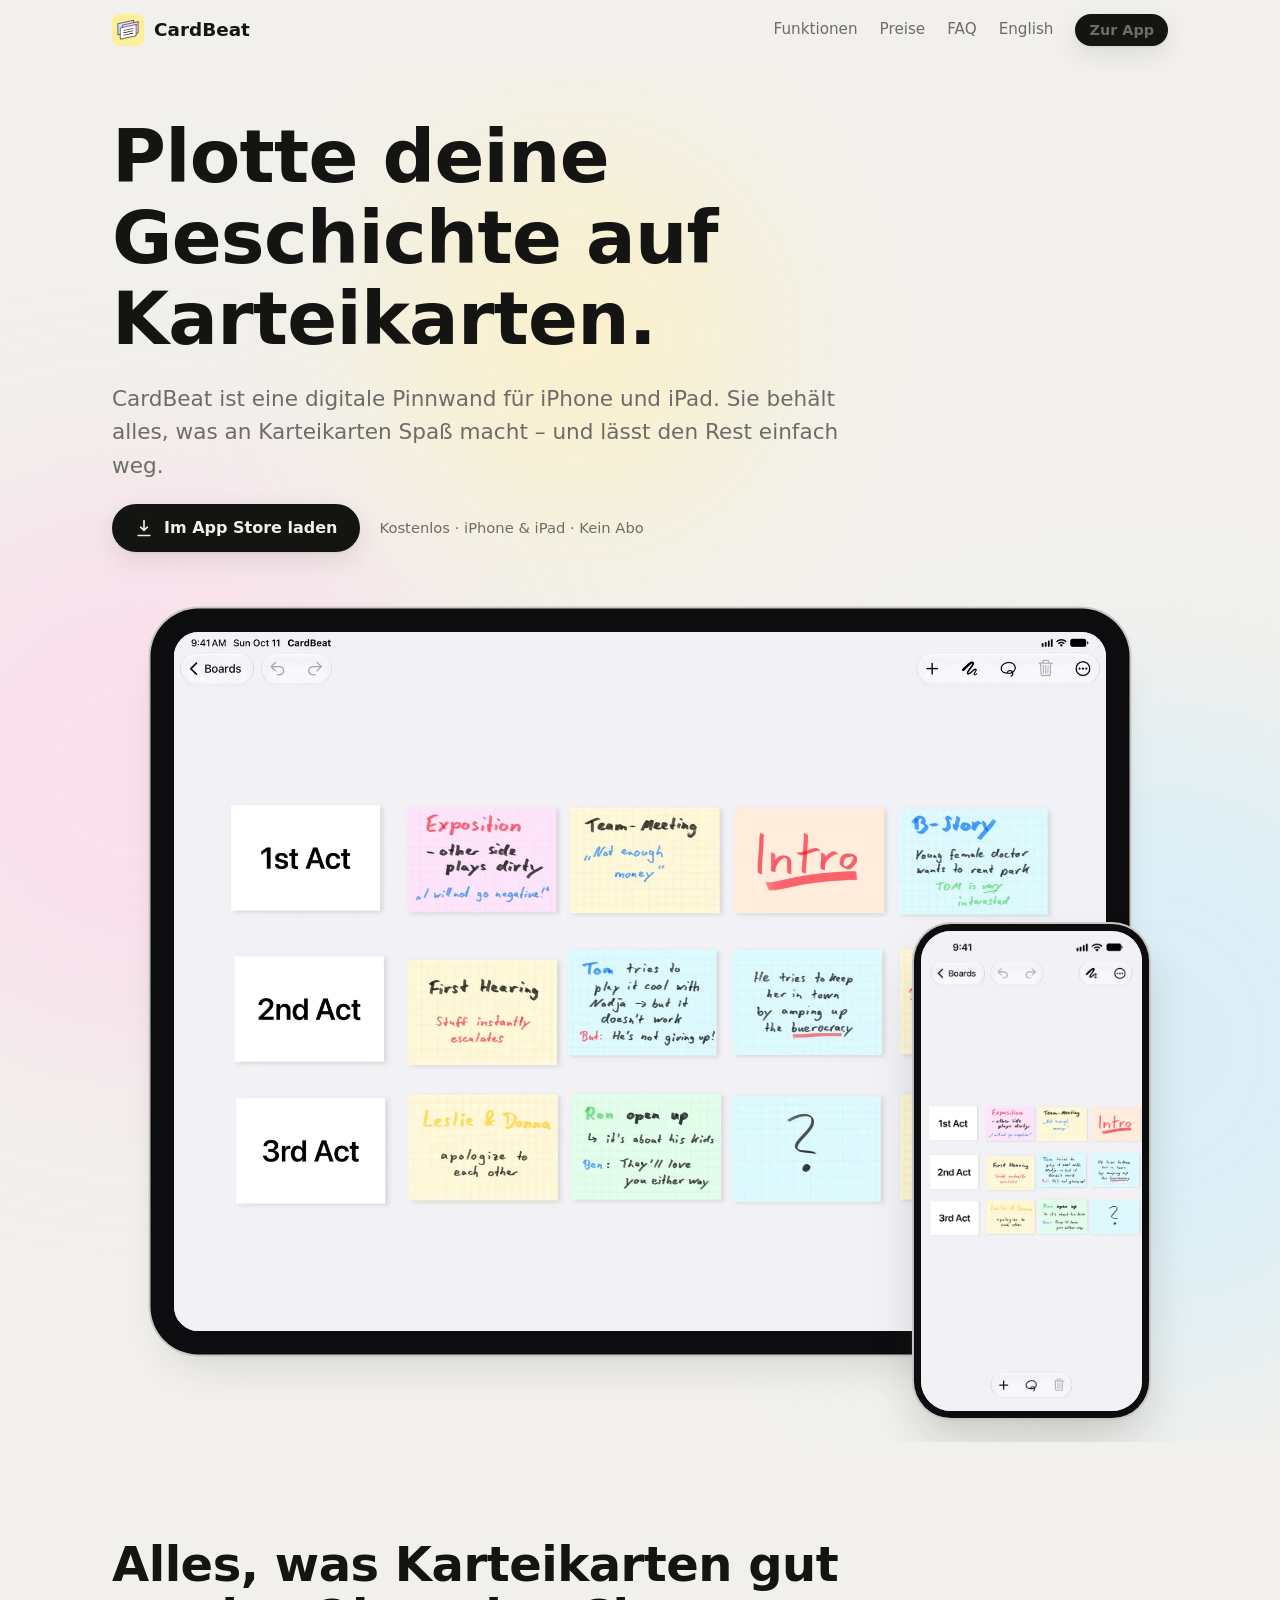
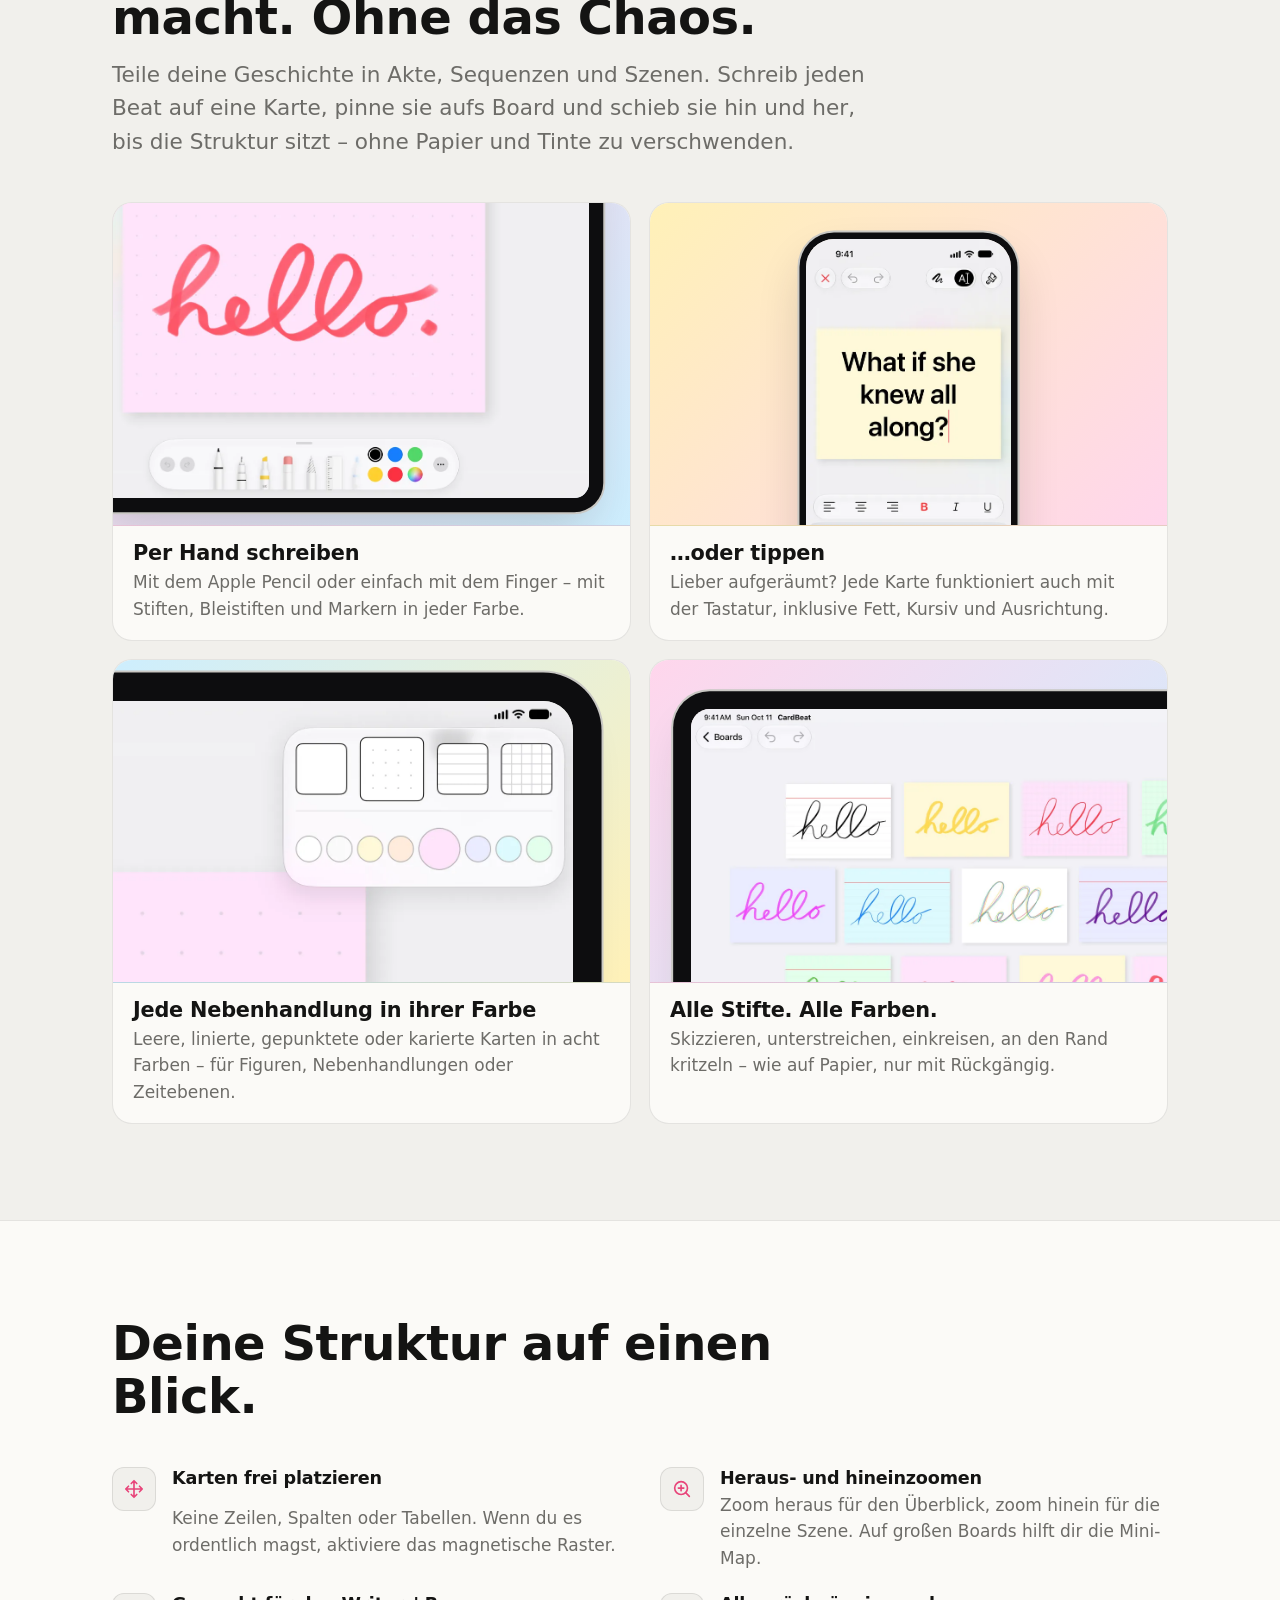
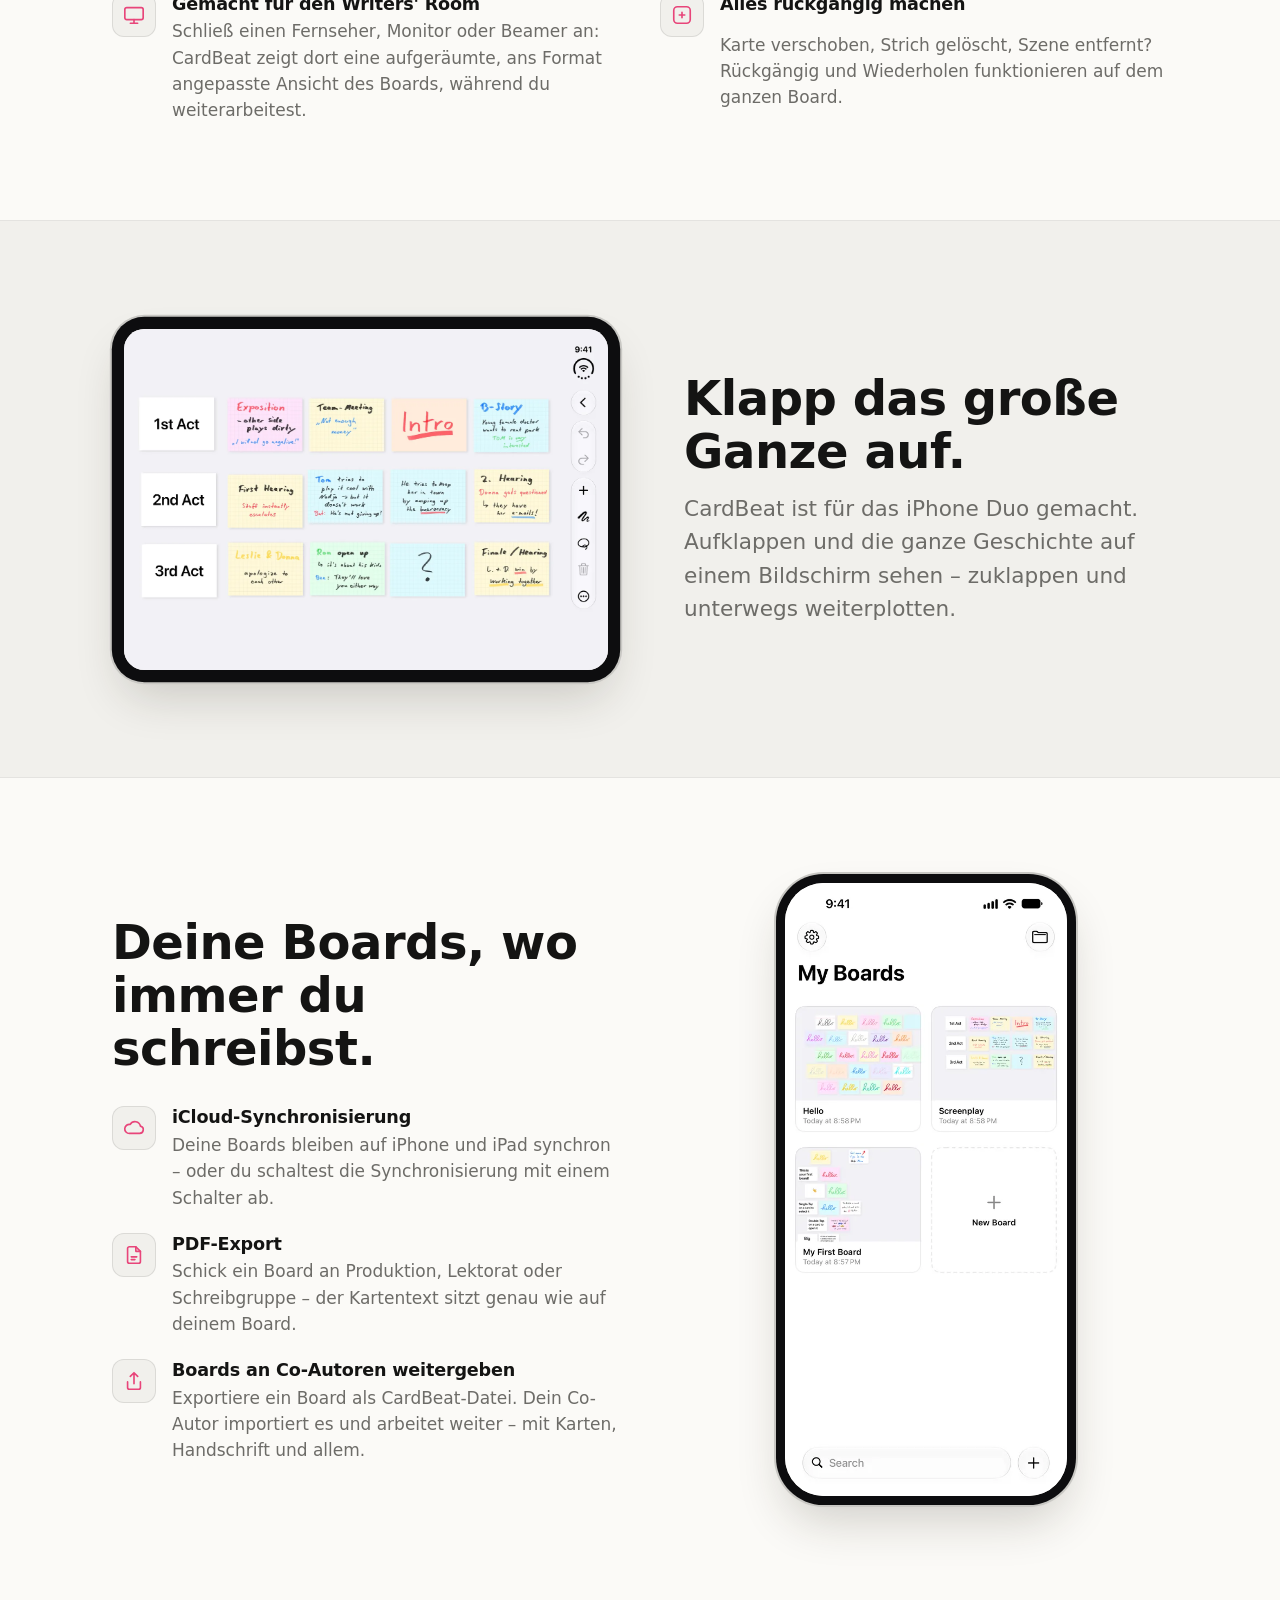
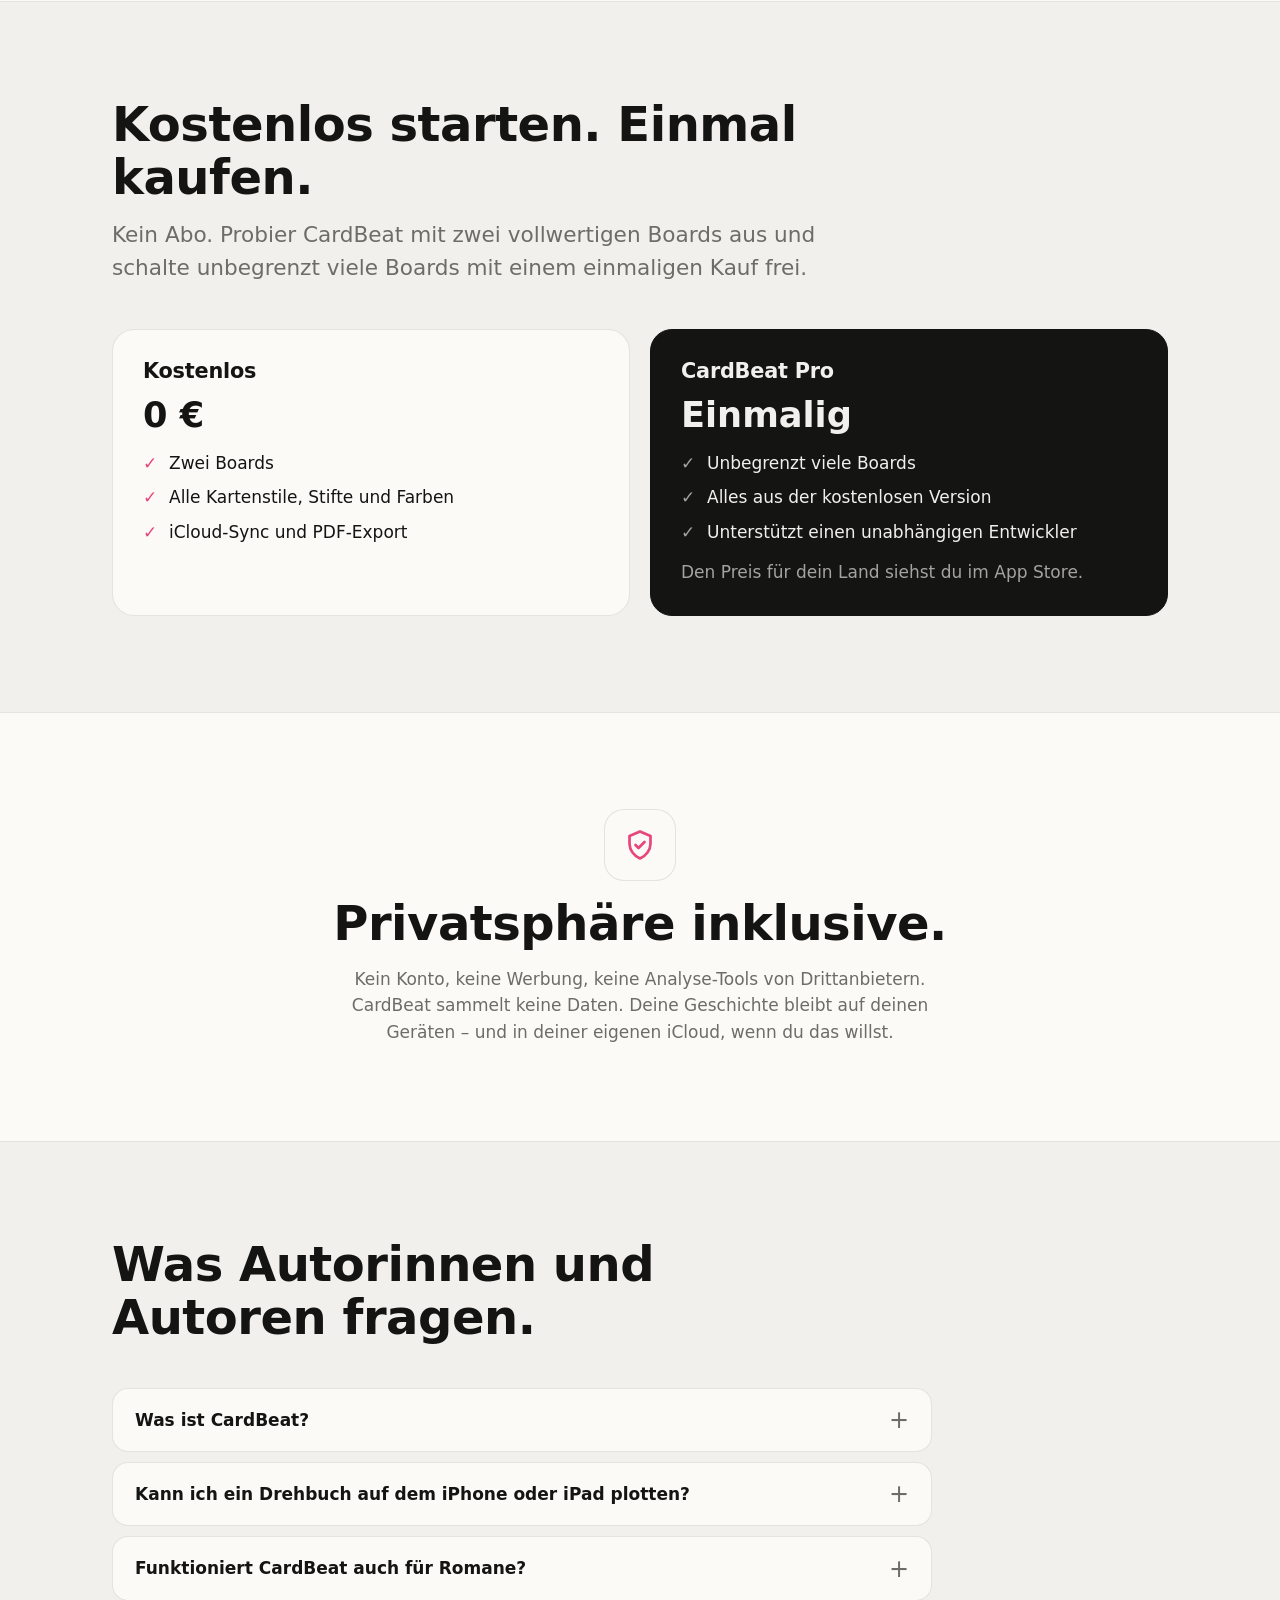
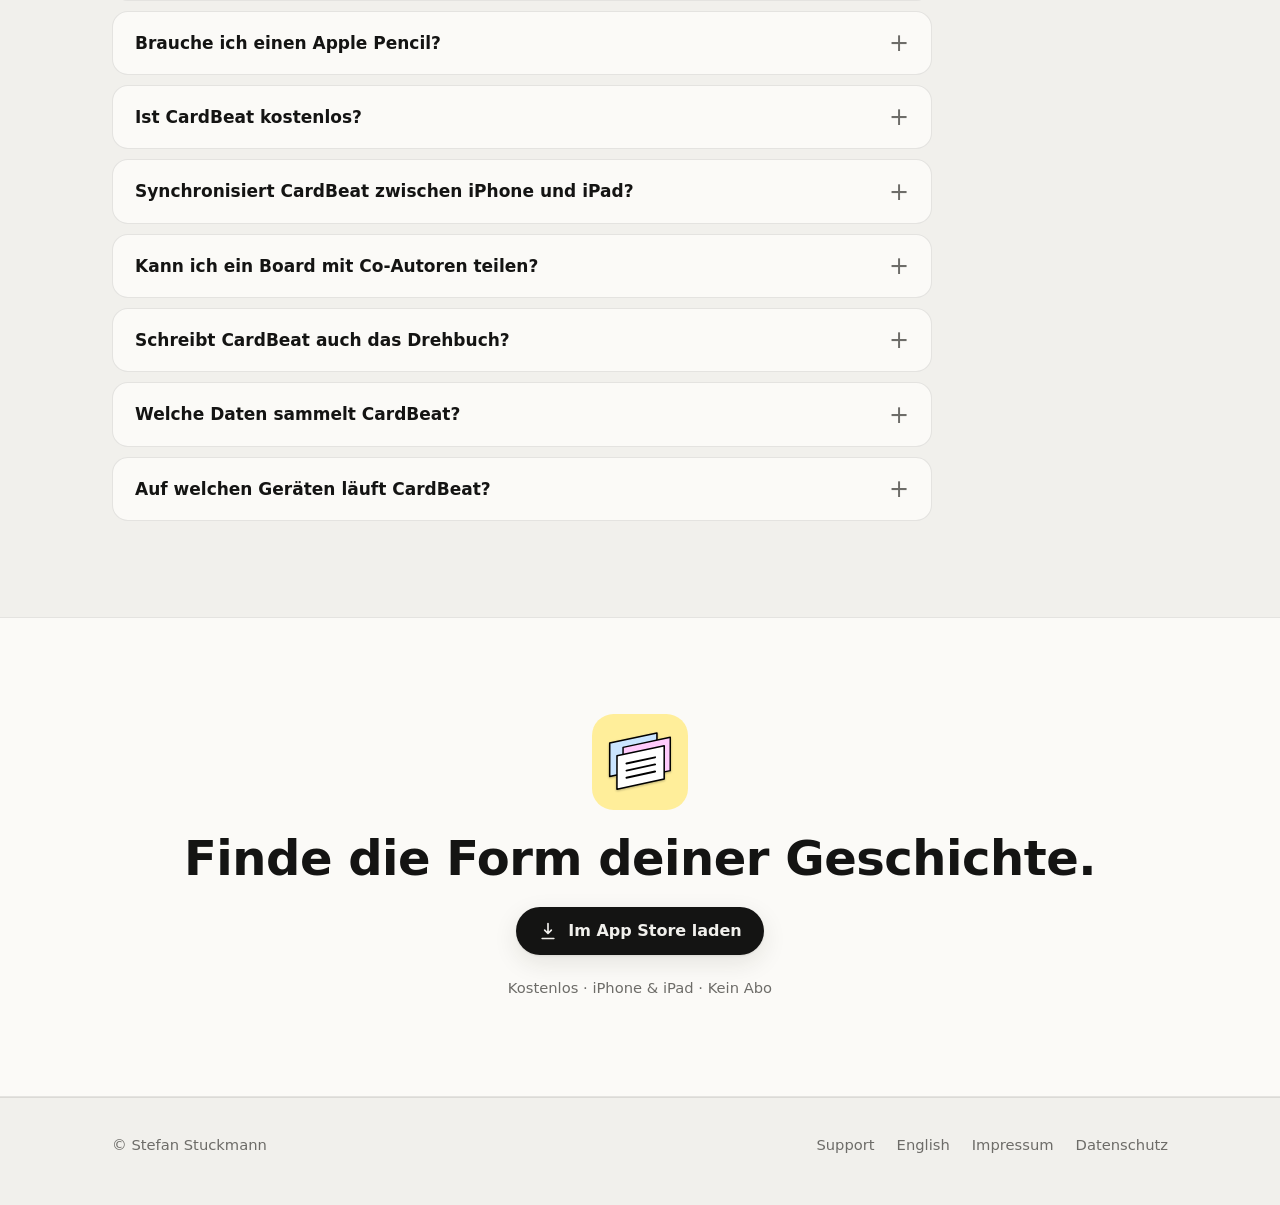
==== commit 2179900a: "Show zoomed device scenes on gradients in the feature tiles Bring back devices and gradients without" ====
--- a/de/index.html
+++ b/de/index.html
@@ -107,19 +107,19 @@
     </div>
     <div class="features">
       <article class="feature">
-        <div class="feature-media"><img src="../assets/img/f_draw.webp" width="1280" height="800" loading="lazy" alt="„hello“ von Hand auf eine rosa gepunktete Karte geschrieben, darunter die Werkzeugpalette."></div>
+        <div class="feature-media scene-draw"><img src="../assets/img/s_draw.webp" width="1129" height="808" loading="lazy" alt="„hello“ von Hand auf eine rosa gepunktete Karte geschrieben, darunter die Werkzeugpalette."></div>
         <div class="feature-body"><h3>Per Hand schreiben</h3><p>Mit dem Apple Pencil oder einfach mit dem Finger – mit Stiften, Bleistiften und Markern in jeder Farbe.</p></div>
       </article>
       <article class="feature">
-        <div class="feature-media"><img src="../assets/img/f_write.webp" width="1280" height="800" loading="lazy" alt="„What if she knew all along?“ auf einer gelben Karte getippt, mit Formatierungsleiste und Tastatur."></div>
+        <div class="feature-media y scene-write"><img src="../assets/img/s_write.webp" width="475" height="756" loading="lazy" alt="„What if she knew all along?“ auf einer gelben Karte auf dem iPhone getippt, mit Formatierungsleiste."></div>
         <div class="feature-body"><h3>…oder tippen</h3><p>Lieber aufgeräumt? Jede Karte funktioniert auch mit der Tastatur, inklusive Fett, Kursiv und Ausrichtung.</p></div>
       </article>
       <article class="feature">
-        <div class="feature-media"><img src="../assets/img/f_style.webp" width="1280" height="800" loading="lazy" alt="Die Kartenauswahl: leer, gepunktet, liniert und kariert in acht Farben."></div>
+        <div class="feature-media b scene-style"><img src="../assets/img/s_style.webp" width="1202" height="672" loading="lazy" alt="Die Kartenauswahl in der Ecke des iPads: leer, gepunktet, liniert und kariert in acht Farben."></div>
         <div class="feature-body"><h3>Jede Nebenhandlung in ihrer Farbe</h3><p>Leere, linierte, gepunktete oder karierte Karten in acht Farben – für Figuren, Nebenhandlungen oder Zeitebenen.</p></div>
       </article>
       <article class="feature">
-        <div class="feature-media"><img src="../assets/img/f_hello.webp" width="1280" height="800" loading="lazy" alt="Ein Board voller „hello“-Karten in vielen Stiften, Farben und Kartenstilen."></div>
+        <div class="feature-media scene-hello"><img src="../assets/img/s_hello.webp" width="1380" height="810" loading="lazy" alt="Ein Board voller „hello“-Karten in vielen Stiften, Farben und Kartenstilen."></div>
         <div class="feature-body"><h3>Alle Stifte. Alle Farben.</h3><p>Skizzieren, unterstreichen, einkreisen, an den Rand kritzeln – wie auf Papier, nur mit Rückgängig.</p></div>
       </article>
     </div>
--- a/assets/site.css
+++ b/assets/site.css
@@ -142,9 +142,18 @@
 @media (min-width: 760px) { .features { grid-template-columns: 1fr 1fr; } }
 .feature { background: var(--surface); border: 1px solid var(--line); border-radius: 20px; overflow: hidden; }
 .alt .feature { background: var(--bg); }
-/* A tight 16:10 crop of the real UI: every tile is the same height, no filler. */
-.feature-media { aspect-ratio: 16 / 10; border-bottom: 1px solid var(--line); background: #efeff1; }
-.feature-media img { width: 100%; height: 100%; object-fit: cover; }
+/* Each tile is a 16:10 scene: a device on a gradient, zoomed in on the part that
+   matters. The screenshot is pre-cropped; its cut edges lie outside the tile and
+   only the device's real edges, with their bezel and rounded corners, show.
+   Positions, bezel and radius are in tile cqw, scaled from the real device. */
+.feature-media { position: relative; aspect-ratio: 16 / 10; overflow: hidden; container-type: inline-size; border-bottom: 1px solid var(--line); background: linear-gradient(135deg, var(--glow-a), var(--glow-b)); }
+.feature-media.y { background: linear-gradient(135deg, var(--glow-c), var(--glow-a)); }
+.feature-media.b { background: linear-gradient(135deg, var(--glow-b), var(--glow-c)); }
+.feature-media img { position: absolute; max-width: none; height: auto; box-shadow: 0 0 0 var(--b) #0d0d0f, 0 0 0 calc(var(--b) + 2px) #c9c8c4, var(--shadow-lift); }
+.scene-draw img { left: -2.08cqw; top: -10.36cqw; width: 94.08cqw; --b: 2.76cqw; border-radius: 0 0 2.88cqw 0; }
+.scene-write img { left: 30.20cqw; top: 7.00cqw; width: 39.60cqw; --b: 1.26cqw; border-radius: 5.40cqw 5.40cqw 0 0; }
+.scene-style img { left: -11.16cqw; top: 8.00cqw; width: 100.16cqw; --b: 5.52cqw; border-radius: 0 5.76cqw 0 0; }
+.scene-hello img { left: 8.00cqw; top: 9.50cqw; width: 115.00cqw; --b: 3.45cqw; border-radius: 3.60cqw 0 0 0; }
 .feature-body { padding: 16px 20px 18px; display: grid; gap: 4px; }
 .feature-body p { color: var(--muted); }
 
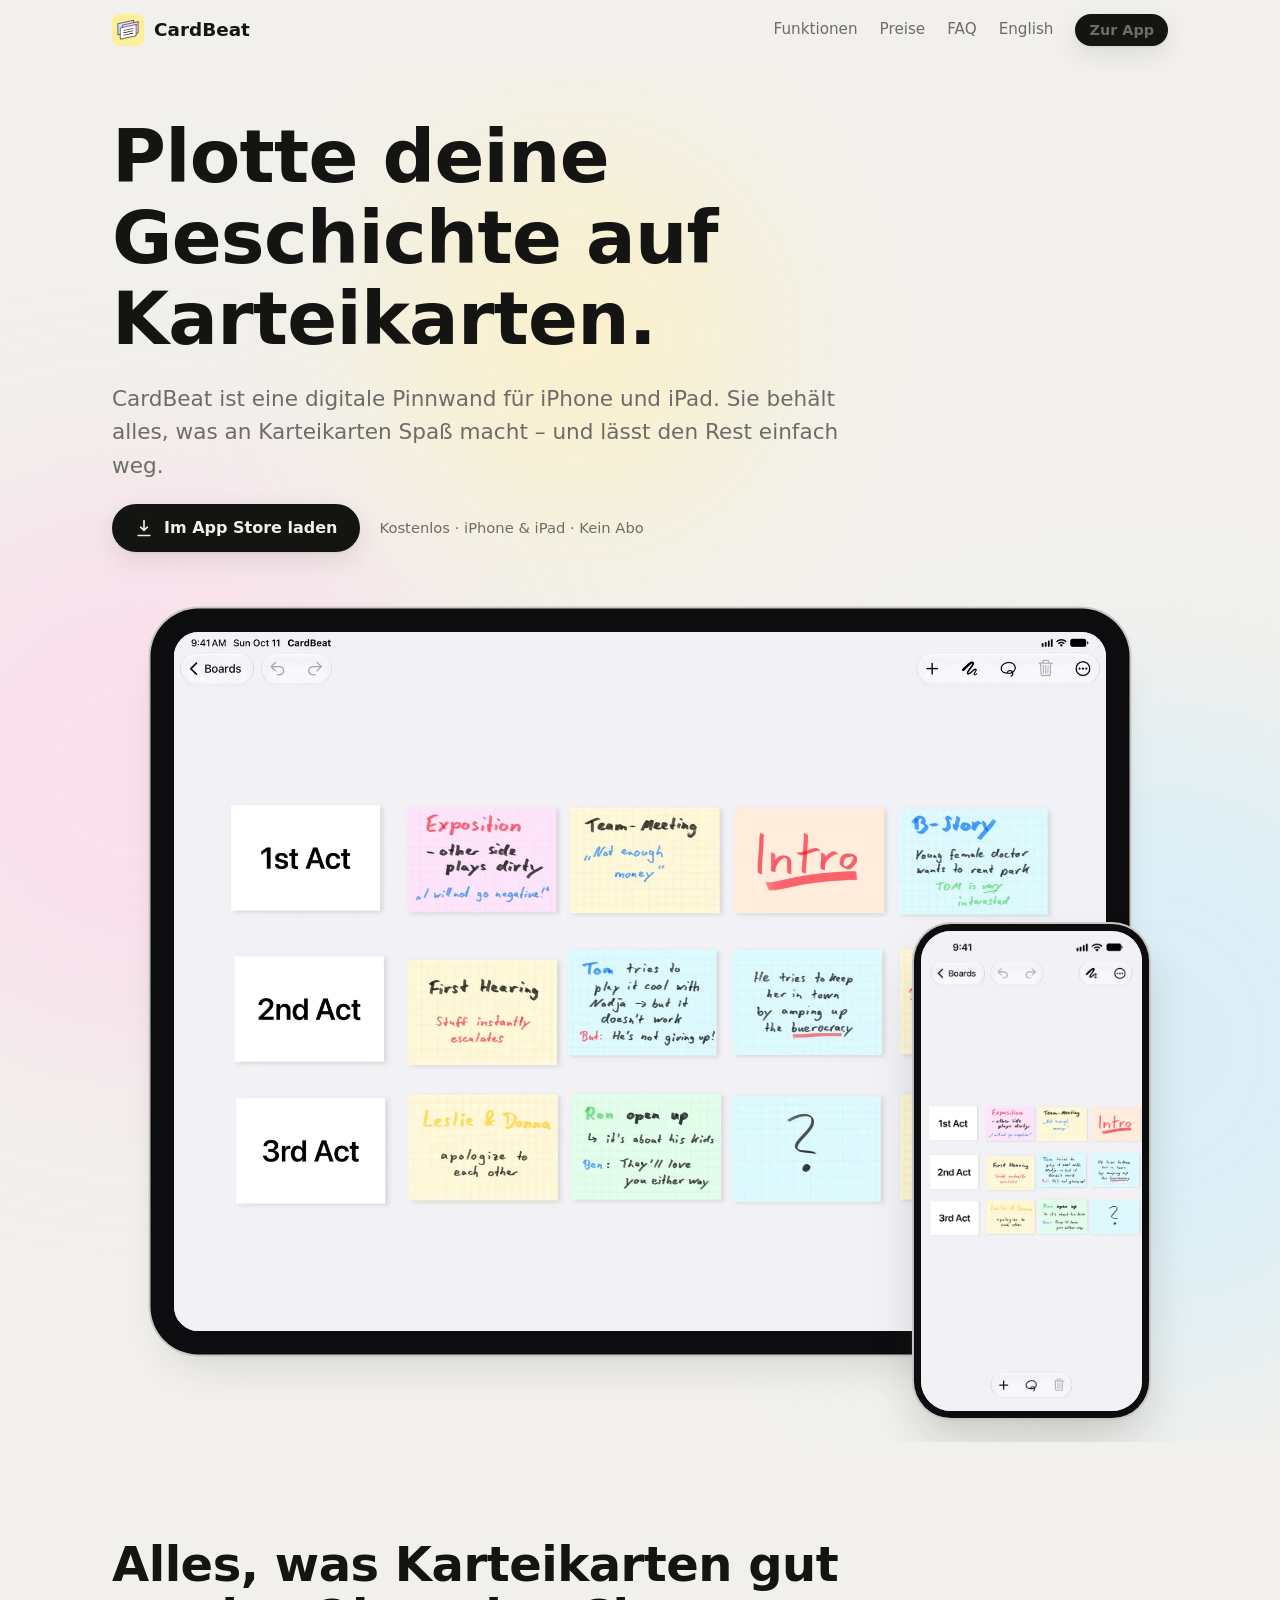
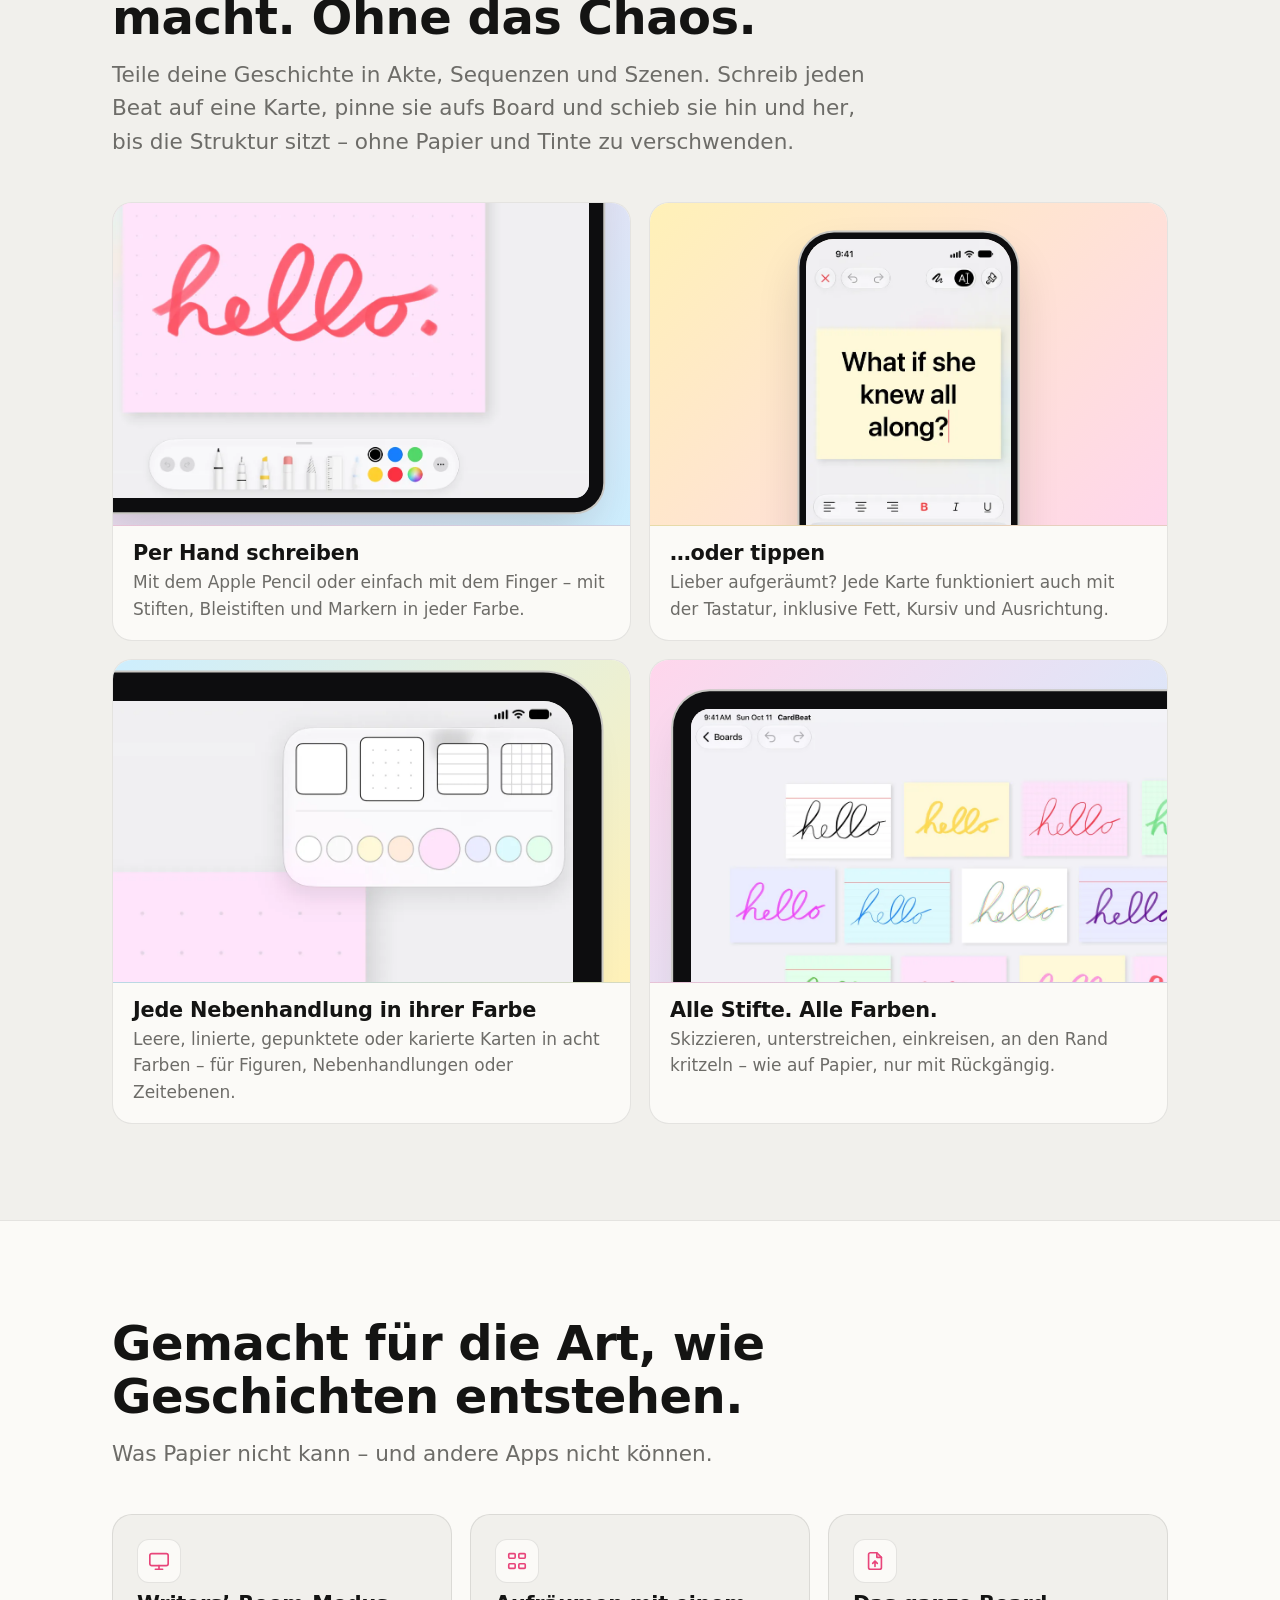
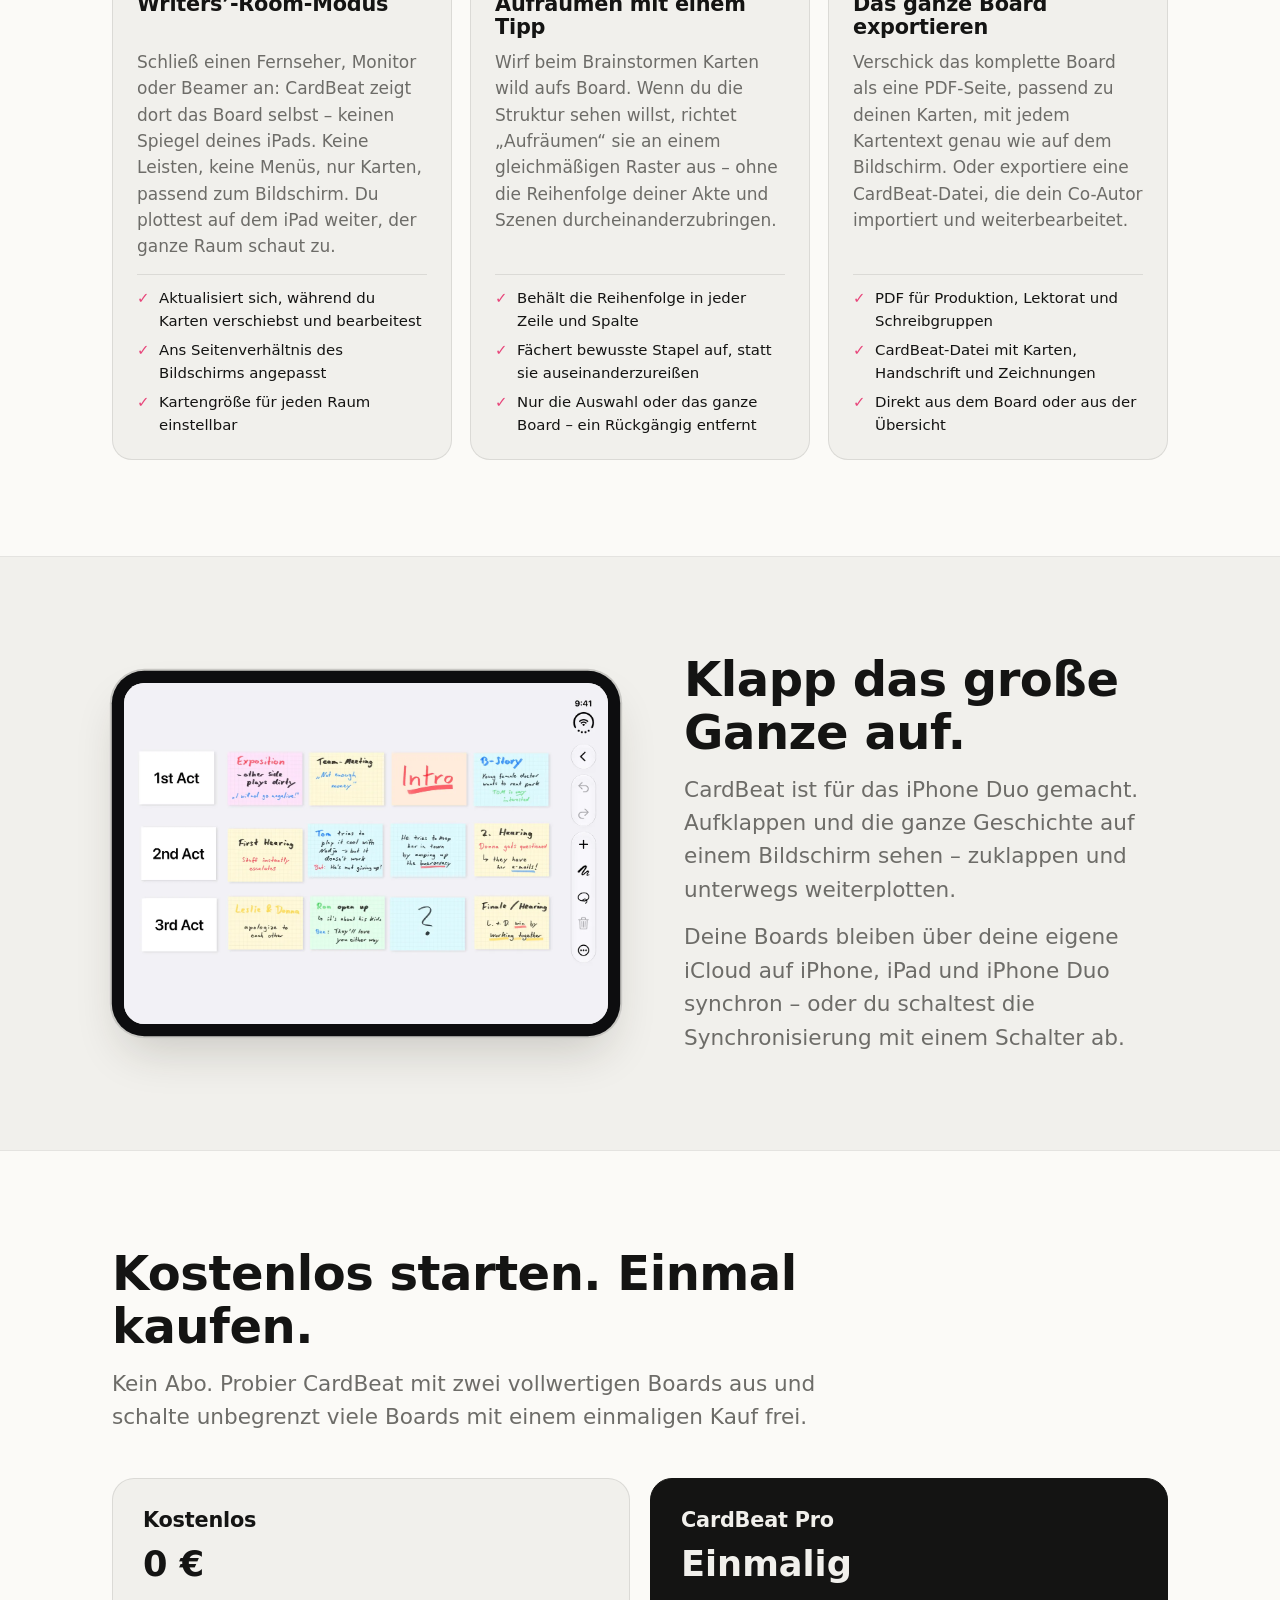
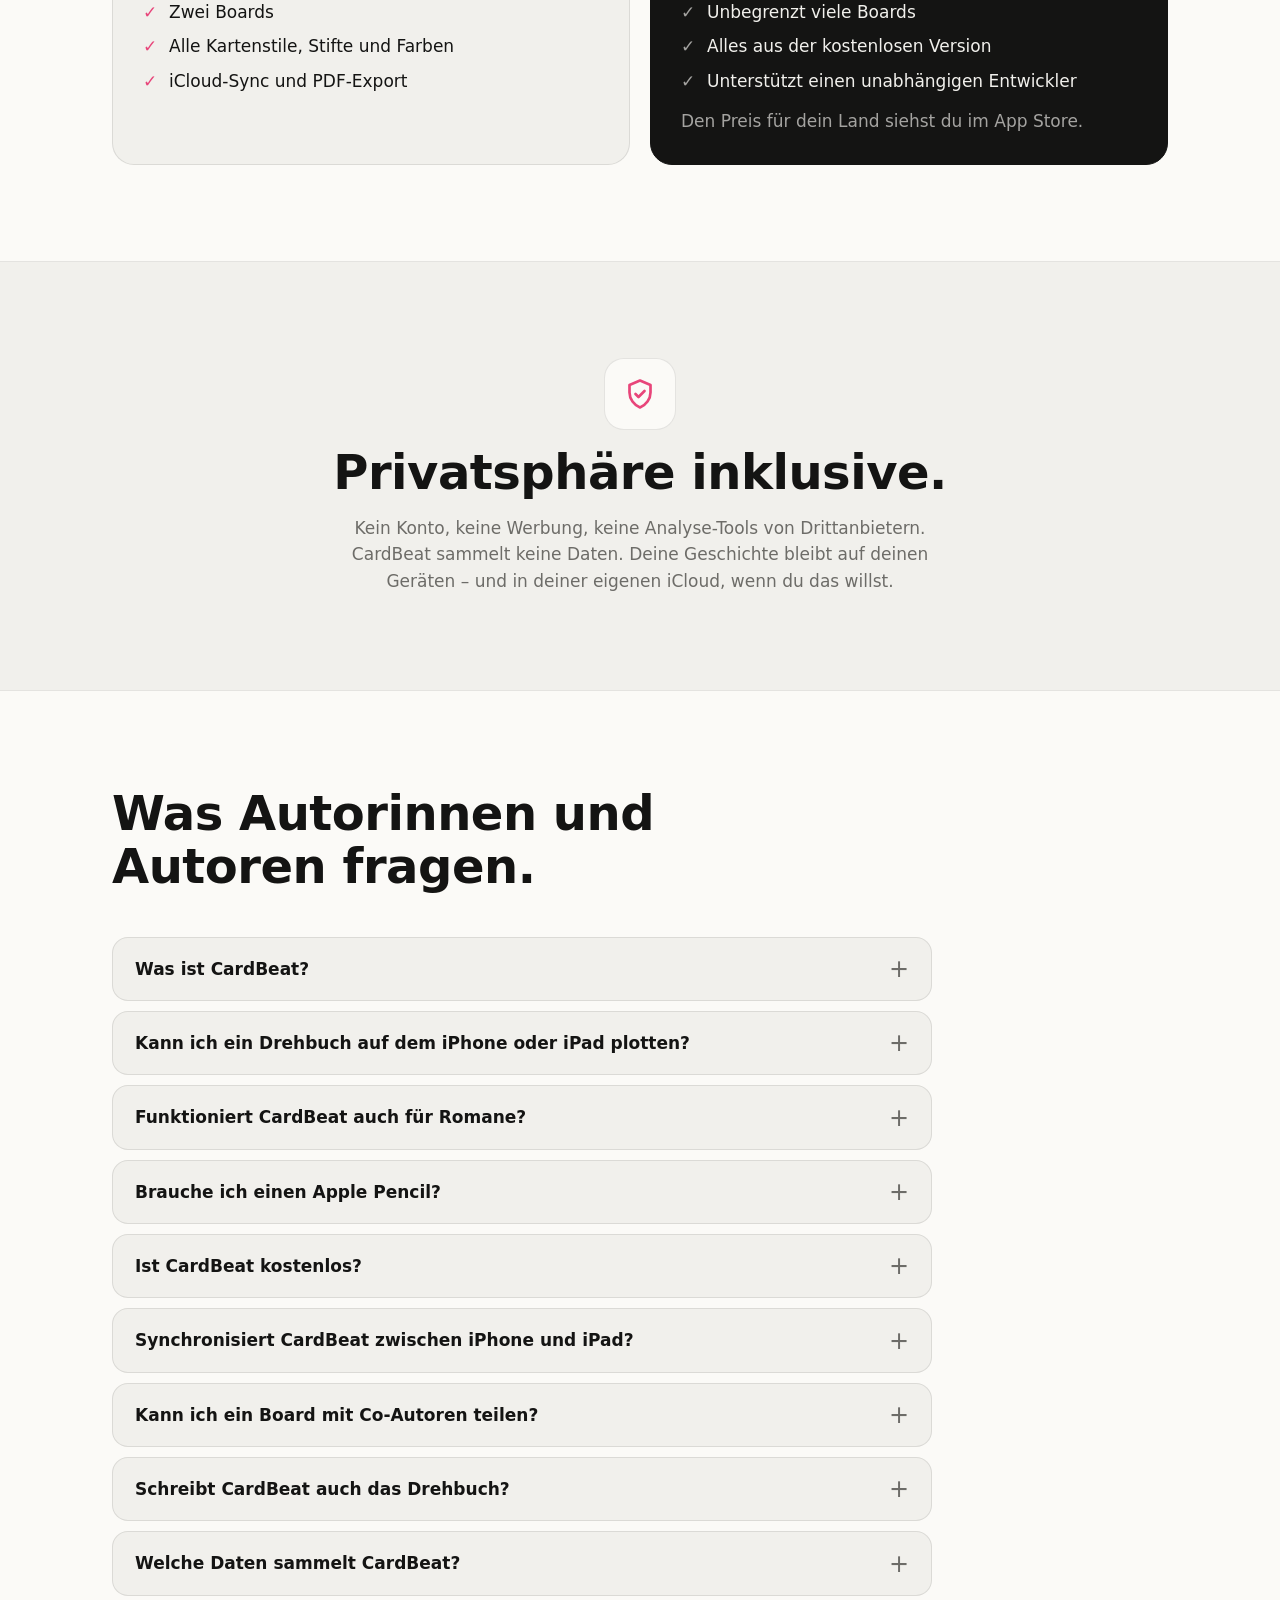
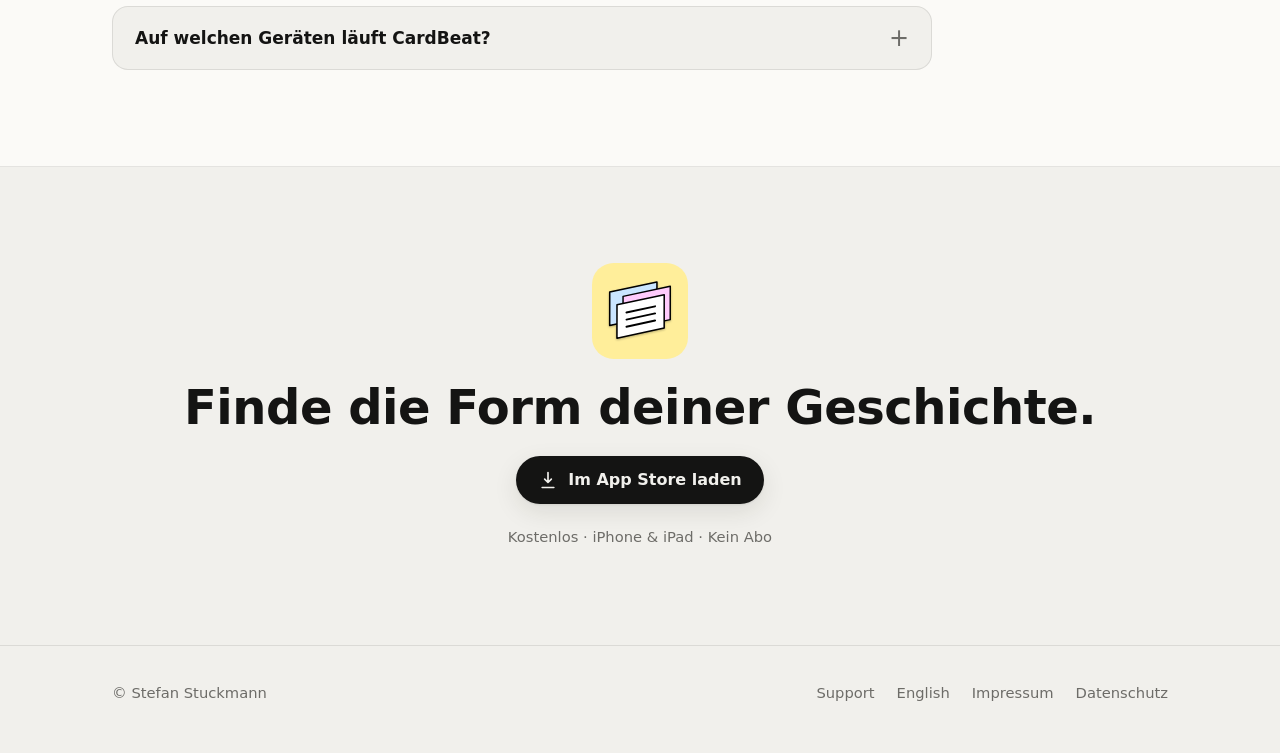
==== commit 2a7f1576: "Lead with CardBeat's distinctive features Replace the "Your structure, at a glance" list (free place" ====
--- a/de/index.html
+++ b/de/index.html
@@ -126,28 +126,31 @@
   </div>
 </section>
 
-<section class="section alt">
+<section class="section alt" id="arbeitsweise">
   <div class="wrap">
     <div class="section-head">
-      <h2>Deine Struktur auf einen Blick.</h2>
-    </div>
-    <div class="list">
-      <div class="item">
-        <svg viewBox="0 0 24 24" fill="none" stroke="currentColor" stroke-width="1.8" stroke-linecap="round" stroke-linejoin="round" aria-hidden="true"><path d="M12 3v18M3 12h18M12 3l-3 3m3-3 3 3M12 21l-3-3m3 3 3-3M3 12l3-3m-3 3 3 3M21 12l-3-3m3 3-3 3"/></svg>
-        <h3>Karten frei platzieren</h3><p>Keine Zeilen, Spalten oder Tabellen. Wenn du es ordentlich magst, aktiviere das magnetische Raster.</p>
-      </div>
-      <div class="item">
-        <svg viewBox="0 0 24 24" fill="none" stroke="currentColor" stroke-width="1.8" stroke-linecap="round" stroke-linejoin="round" aria-hidden="true"><circle cx="11" cy="11" r="7"/><path d="m20 20-4-4M8 11h6M11 8v6"/></svg>
-        <h3>Heraus- und hineinzoomen</h3><p>Zoom heraus für den Überblick, zoom hinein für die einzelne Szene. Auf großen Boards hilft dir die Mini-Map.</p>
-      </div>
-      <div class="item">
+      <h2>Gemacht für die Art, wie Geschichten entstehen.</h2>
+      <p class="lede">Was Papier nicht kann – und andere Apps nicht können.</p>
+    </div>
+    <div class="specials">
+      <article class="special">
         <svg viewBox="0 0 24 24" fill="none" stroke="currentColor" stroke-width="1.8" stroke-linecap="round" stroke-linejoin="round" aria-hidden="true"><rect x="2" y="4" width="20" height="13" rx="2"/><path d="M8 21h8M12 17v4"/></svg>
-        <h3>Gemacht für den Writers' Room</h3><p>Schließ einen Fernseher, Monitor oder Beamer an: CardBeat zeigt dort eine aufgeräumte, ans Format angepasste Ansicht des Boards, während du weiterarbeitest.</p>
-      </div>
-      <div class="item">
-        <svg viewBox="0 0 24 24" fill="none" stroke="currentColor" stroke-width="1.8" stroke-linecap="round" stroke-linejoin="round" aria-hidden="true"><path d="M9 12h6M12 9v6"/><rect x="3" y="3" width="18" height="18" rx="4"/></svg>
-        <h3>Alles rückgängig machen</h3><p>Karte verschoben, Strich gelöscht, Szene entfernt? Rückgängig und Wiederholen funktionieren auf dem ganzen Board.</p>
-      </div>
+        <h3>Writers’-Room-Modus</h3>
+        <p>Schließ einen Fernseher, Monitor oder Beamer an: CardBeat zeigt dort das Board selbst – keinen Spiegel deines iPads. Keine Leisten, keine Menüs, nur Karten, passend zum Bildschirm. Du plottest auf dem iPad weiter, der ganze Raum schaut zu.</p>
+        <ul><li>Aktualisiert sich, während du Karten verschiebst und bearbeitest</li><li>Ans Seitenverhältnis des Bildschirms angepasst</li><li>Kartengröße für jeden Raum einstellbar</li></ul>
+      </article>
+      <article class="special">
+        <svg viewBox="0 0 24 24" fill="none" stroke="currentColor" stroke-width="1.8" stroke-linecap="round" stroke-linejoin="round" aria-hidden="true"><rect x="3" y="4" width="7" height="5" rx="1"/><rect x="14" y="4" width="7" height="5" rx="1"/><rect x="3" y="15" width="7" height="5" rx="1"/><rect x="14" y="15" width="7" height="5" rx="1"/></svg>
+        <h3>Aufräumen mit einem Tipp</h3>
+        <p>Wirf beim Brainstormen Karten wild aufs Board. Wenn du die Struktur sehen willst, richtet „Aufräumen“ sie an einem gleichmäßigen Raster aus – ohne die Reihenfolge deiner Akte und Szenen durcheinanderzubringen.</p>
+        <ul><li>Behält die Reihenfolge in jeder Zeile und Spalte</li><li>Fächert bewusste Stapel auf, statt sie auseinanderzureißen</li><li>Nur die Auswahl oder das ganze Board – ein Rückgängig entfernt</li></ul>
+      </article>
+      <article class="special">
+        <svg viewBox="0 0 24 24" fill="none" stroke="currentColor" stroke-width="1.8" stroke-linecap="round" stroke-linejoin="round" aria-hidden="true"><path d="M14 3H7a2 2 0 0 0-2 2v14a2 2 0 0 0 2 2h10a2 2 0 0 0 2-2V8l-5-5Z"/><path d="M14 3v5h5M12 18v-6m0 0-2.5 2.5M12 12l2.5 2.5"/></svg>
+        <h3>Das ganze Board exportieren</h3>
+        <p>Verschick das komplette Board als eine PDF-Seite, passend zu deinen Karten, mit jedem Kartentext genau wie auf dem Bildschirm. Oder exportiere eine CardBeat-Datei, die dein Co-Autor importiert und weiterbearbeitet.</p>
+        <ul><li>PDF für Produktion, Lektorat und Schreibgruppen</li><li>CardBeat-Datei mit Karten, Handschrift und Zeichnungen</li><li>Direkt aus dem Board oder aus der Übersicht</li></ul>
+      </article>
     </div>
   </div>
 </section>
@@ -158,34 +161,12 @@
     <div class="section-head" style="margin:0">
       <h2>Klapp das große Ganze auf.</h2>
       <p class="lede">CardBeat ist für das iPhone Duo gemacht. Aufklappen und die ganze Geschichte auf einem Bildschirm sehen – zuklappen und unterwegs weiterplotten.</p>
-    </div>
-  </div>
-</section>
-
-<section class="section alt">
-  <div class="wrap split">
-    <div class="section-head" style="margin:0">
-      <h2>Deine Boards, wo immer du schreibst.</h2>
-      <div class="list" style="grid-template-columns:1fr;margin-top:18px">
-        <div class="item">
-          <svg viewBox="0 0 24 24" fill="none" stroke="currentColor" stroke-width="1.8" stroke-linecap="round" stroke-linejoin="round" aria-hidden="true"><path d="M7 18a5 5 0 1 1 .9-9.9A6 6 0 0 1 19 10a4 4 0 0 1-1 7.9H7Z"/></svg>
-          <h3>iCloud-Synchronisierung</h3><p>Deine Boards bleiben auf iPhone und iPad synchron – oder du schaltest die Synchronisierung mit einem Schalter ab.</p>
-        </div>
-        <div class="item">
-          <svg viewBox="0 0 24 24" fill="none" stroke="currentColor" stroke-width="1.8" stroke-linecap="round" stroke-linejoin="round" aria-hidden="true"><path d="M14 3H7a2 2 0 0 0-2 2v14a2 2 0 0 0 2 2h10a2 2 0 0 0 2-2V8l-5-5Z"/><path d="M14 3v5h5M9 14h6M9 17h4"/></svg>
-          <h3>PDF-Export</h3><p>Schick ein Board an Produktion, Lektorat oder Schreibgruppe – der Kartentext sitzt genau wie auf deinem Board.</p>
-        </div>
-        <div class="item">
-          <svg viewBox="0 0 24 24" fill="none" stroke="currentColor" stroke-width="1.8" stroke-linecap="round" stroke-linejoin="round" aria-hidden="true"><path d="M12 15V3m0 0-4 4m4-4 4 4M5 13v6a2 2 0 0 0 2 2h10a2 2 0 0 0 2-2v-6"/></svg>
-          <h3>Boards an Co-Autoren weitergeben</h3><p>Exportiere ein Board als CardBeat-Datei. Dein Co-Autor importiert es und arbeitet weiter – mit Karten, Handschrift und allem.</p>
-        </div>
-      </div>
-    </div>
-    <div style="display:flex;justify-content:center"><div class="device iphone" style="width:min(62%,300px)"><img src="../assets/img/p_overview1.webp" width="520" height="1130" loading="lazy" alt="Die Übersicht „Meine Boards“ auf dem iPhone mit drei Boards."></div></div>
-  </div>
-</section>
-
-<section class="section" id="preise">
+      <p class="lede">Deine Boards bleiben über deine eigene iCloud auf iPhone, iPad und iPhone Duo synchron – oder du schaltest die Synchronisierung mit einem Schalter ab.</p>
+    </div>
+  </div>
+</section>
+
+<section class="section alt" id="preise">
   <div class="wrap">
     <div class="section-head">
       <h2>Kostenlos starten. Einmal kaufen.</h2>
@@ -207,7 +188,7 @@
   </div>
 </section>
 
-<section class="section alt">
+<section class="section">
   <div class="wrap privacy">
     <div class="badge"><svg viewBox="0 0 24 24" fill="none" stroke="currentColor" stroke-width="1.8" stroke-linecap="round" stroke-linejoin="round" aria-hidden="true"><path d="M12 3 5 6v5c0 4.4 3 8.4 7 10 4-1.6 7-5.6 7-10V6l-7-3Z"/><path d="m9 12 2 2 4-4"/></svg></div>
     <h2>Privatsphäre inklusive.</h2>
@@ -215,7 +196,7 @@
   </div>
 </section>
 
-<section class="section" id="faq">
+<section class="section alt" id="faq">
   <div class="wrap">
     <div class="section-head"><h2>Was Autorinnen und Autoren fragen.</h2></div>
     <div class="faq">
@@ -233,7 +214,7 @@
   </div>
 </section>
 
-<section class="section alt">
+<section class="section">
   <div class="wrap final">
     <img src="../assets/icon.svg" alt="" width="96" height="96">
     <h2>Finde die Form deiner Geschichte.</h2>
--- a/assets/site.css
+++ b/assets/site.css
@@ -157,14 +157,19 @@
 .feature-body { padding: 16px 20px 18px; display: grid; gap: 4px; }
 .feature-body p { color: var(--muted); }
 
-.list { display: grid; gap: 18px; }
-@media (min-width: 720px) { .list { grid-template-columns: repeat(2, 1fr); gap: 22px 40px; } }
-.item { display: grid; grid-template-columns: 44px 1fr; gap: 4px 16px; align-items: start; }
-.item svg { width: 44px; height: 44px; grid-row: span 2; padding: 10px; border-radius: 12px; background: var(--surface); border: 1px solid var(--line); color: var(--accent); }
-.alt .item svg { background: var(--bg); }
-.item h3 { font-size: 1.1rem; padding-top: 2px; }
-.item p { color: var(--muted); }
-
+.specials { display: grid; gap: 18px; }
+@media (min-width: 900px) {
+  .specials { grid-template-columns: repeat(3, 1fr); }
+  /* Icon, heading, text and checklist share rows across the three blocks,
+     so they line up even when one heading wraps. */
+  .special { grid-row: span 4; grid-template-rows: subgrid; row-gap: 10px; }
+}
+.special { background: var(--bg); border: 1px solid var(--line); border-radius: 20px; padding: 24px 24px 22px; display: grid; gap: 10px; align-content: start; }
+.special svg { width: 44px; height: 44px; padding: 10px; border-radius: 12px; background: var(--surface); border: 1px solid var(--line); color: var(--accent); }
+.special p { color: var(--muted); }
+.special ul { list-style: none; margin: 4px 0 0; padding: 12px 0 0; border-top: 1px solid var(--line); display: grid; gap: 6px; font-size: 0.93rem; }
+.special li { padding-left: 22px; position: relative; }
+.special li::before { content: "✓"; position: absolute; left: 0; color: var(--accent); font-weight: 700; }
 .split { display: grid; gap: 40px; align-items: center; }
 @media (min-width: 860px) { .split { grid-template-columns: 1.05fr 1fr; gap: 64px; } }
 
@@ -172,6 +177,7 @@
 .plans { display: grid; gap: 20px; }
 @media (min-width: 720px) { .plans { grid-template-columns: 1fr 1fr; } }
 .plan { background: var(--surface); border: 1px solid var(--line); border-radius: 22px; padding: 30px; display: grid; gap: 14px; align-content: start; }
+.alt .plan { background: var(--bg); }
 .plan.pro { background: var(--ink); color: var(--bg); border-color: var(--ink); }
 .plan.pro .muted, .plan.pro li::before { color: color-mix(in srgb, var(--bg) 65%, transparent); }
 .plan .price { font: 700 2.2rem/1 var(--display); }
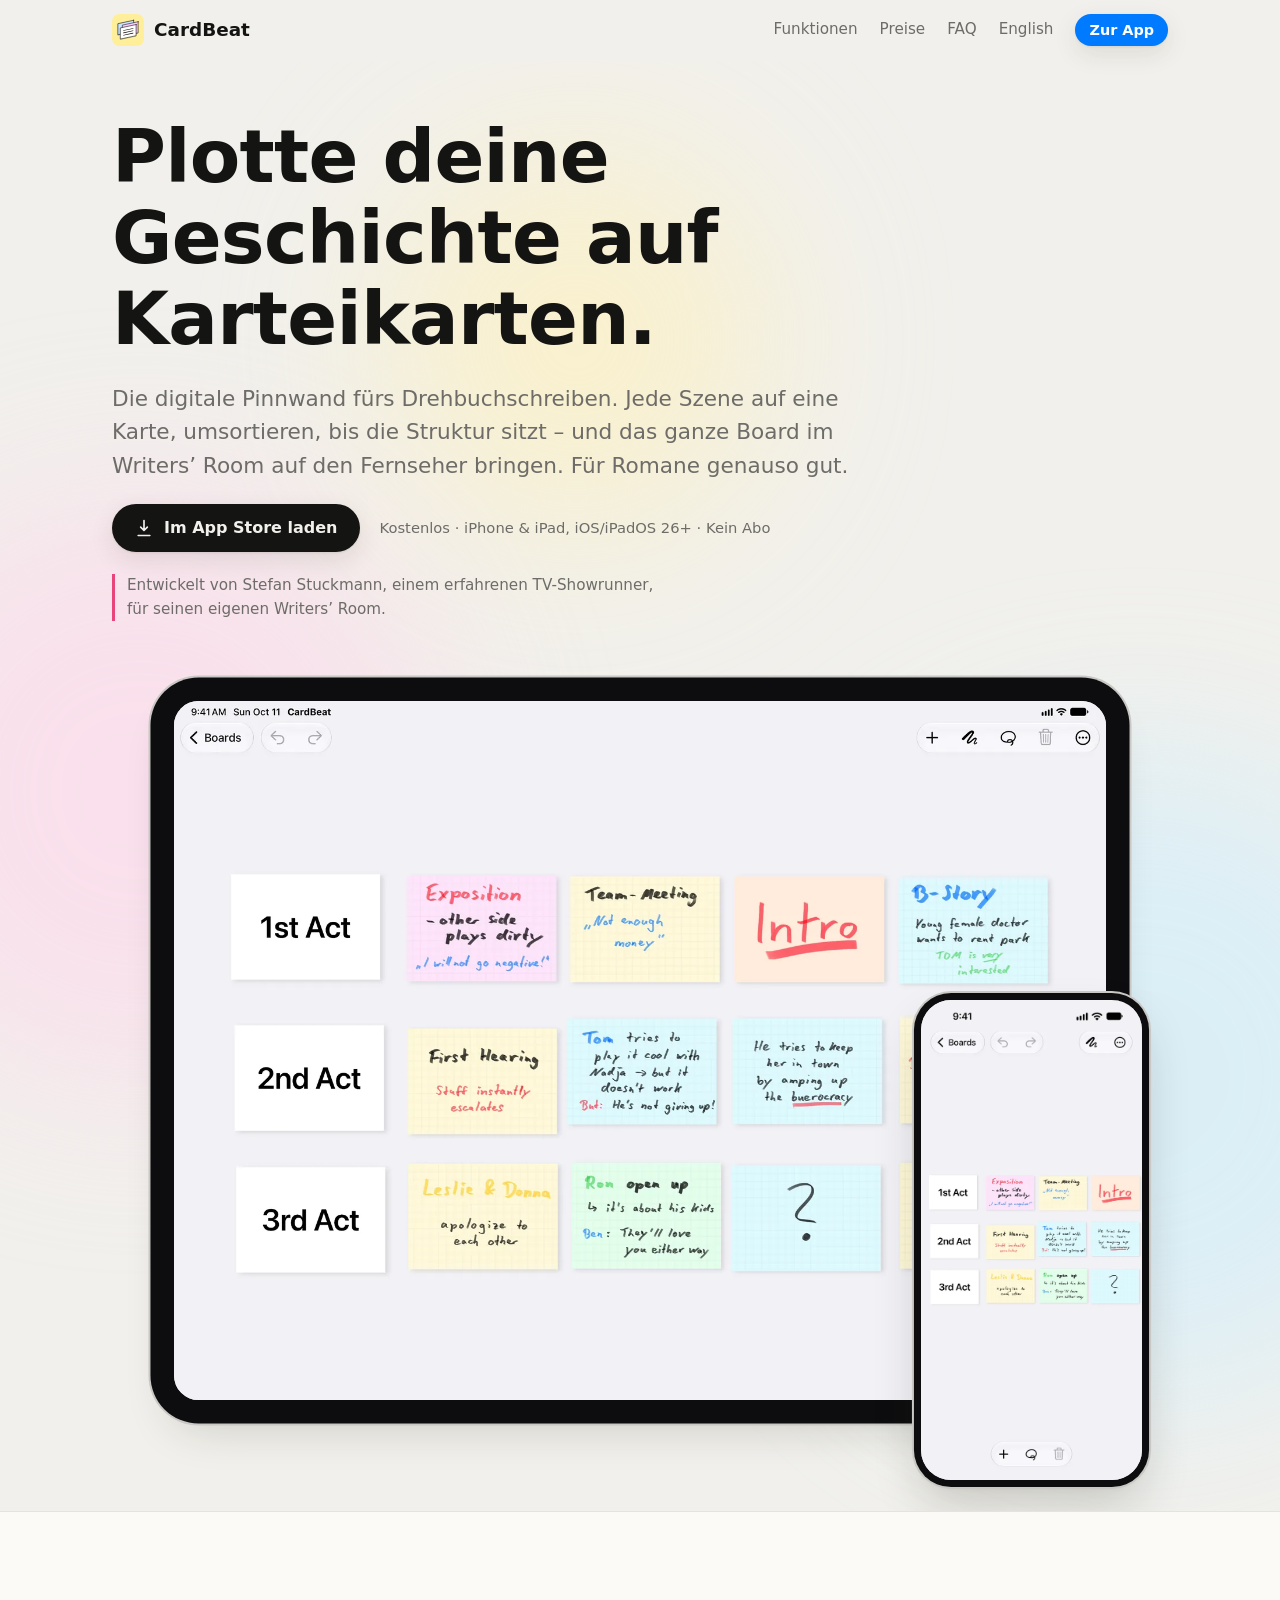
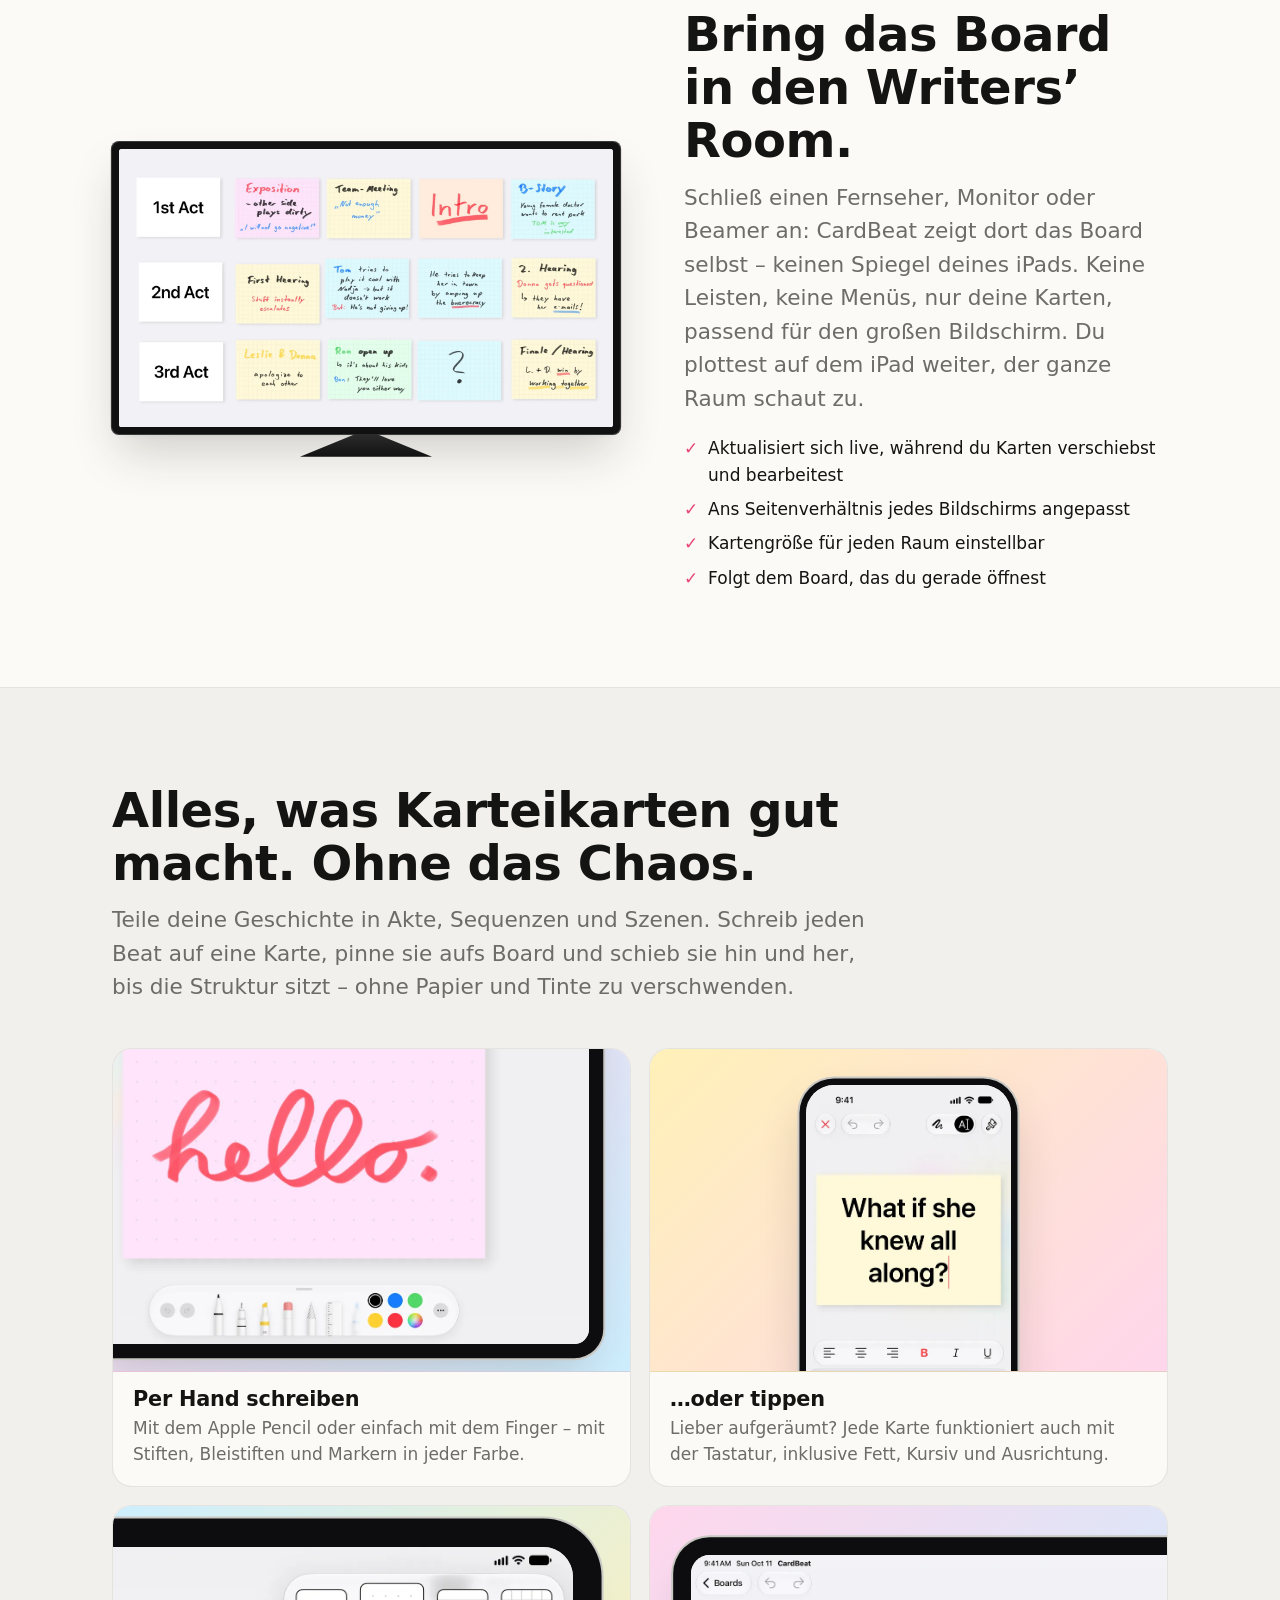
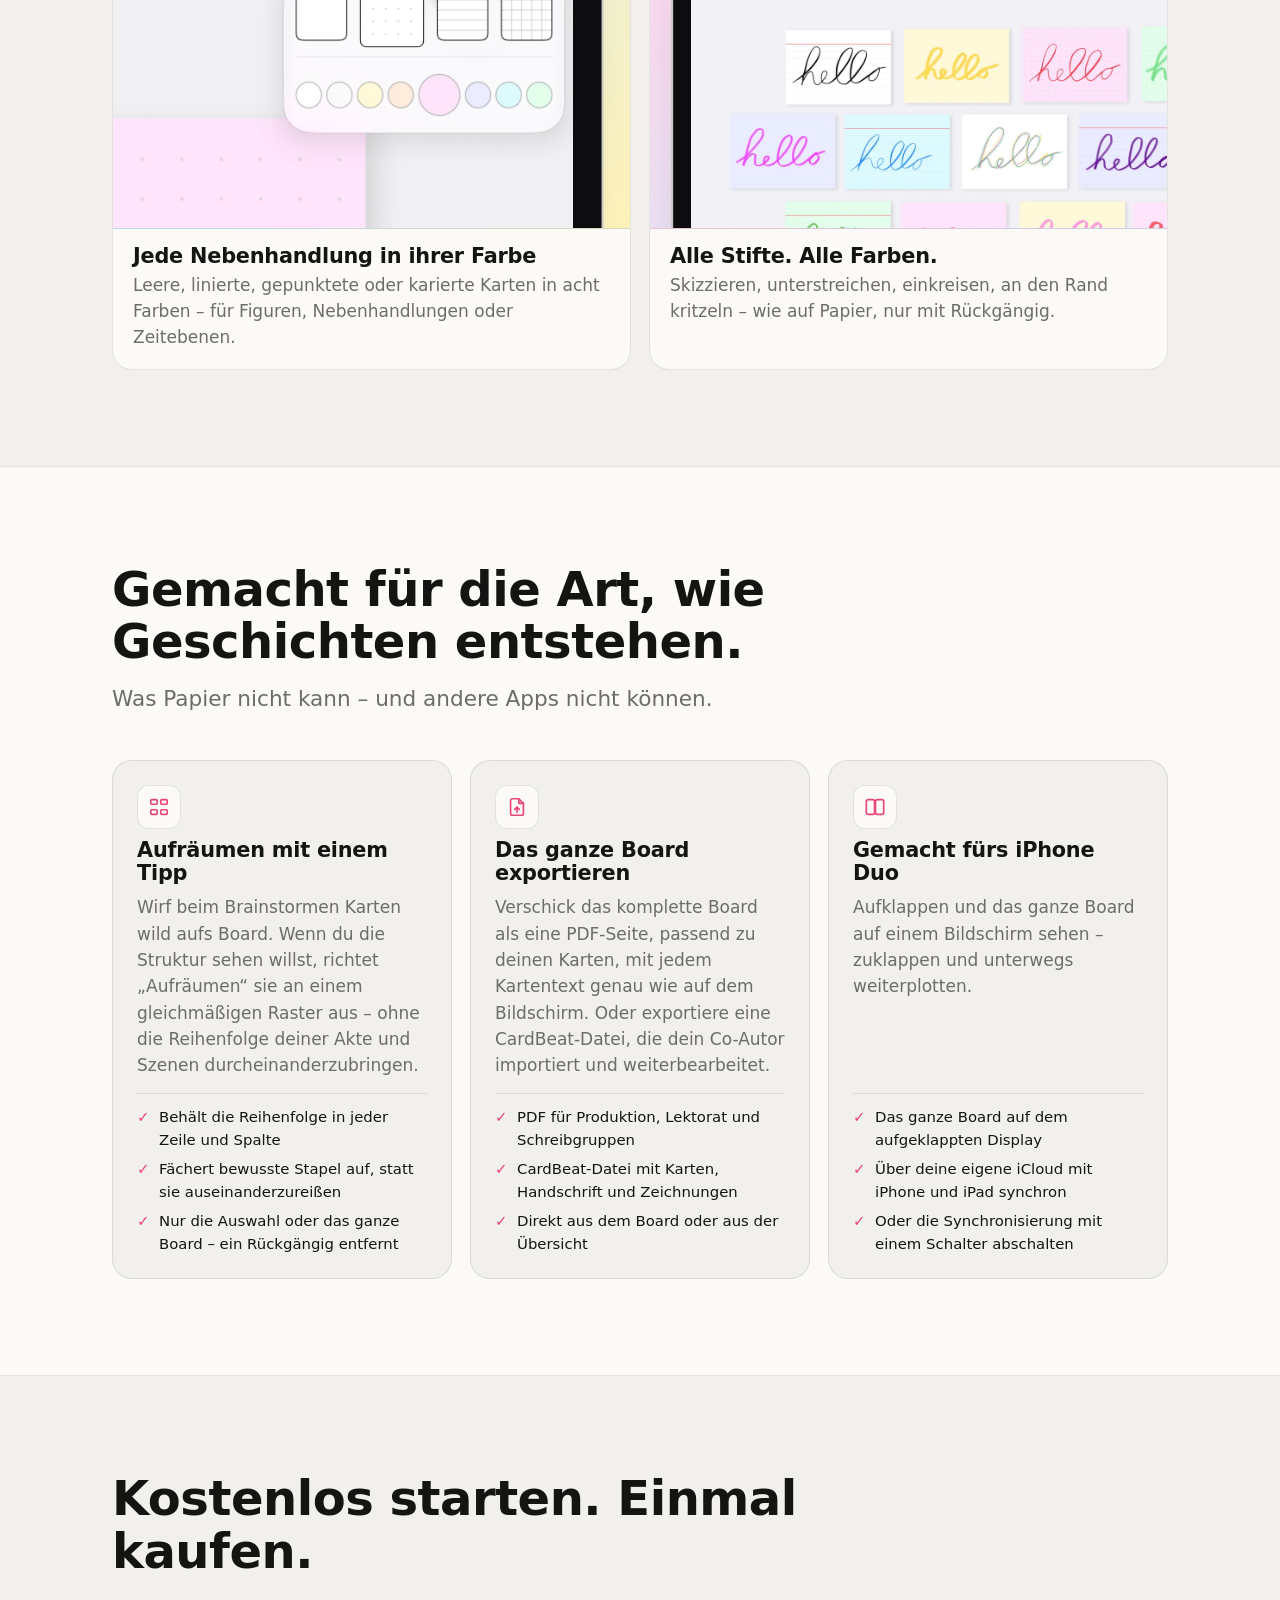
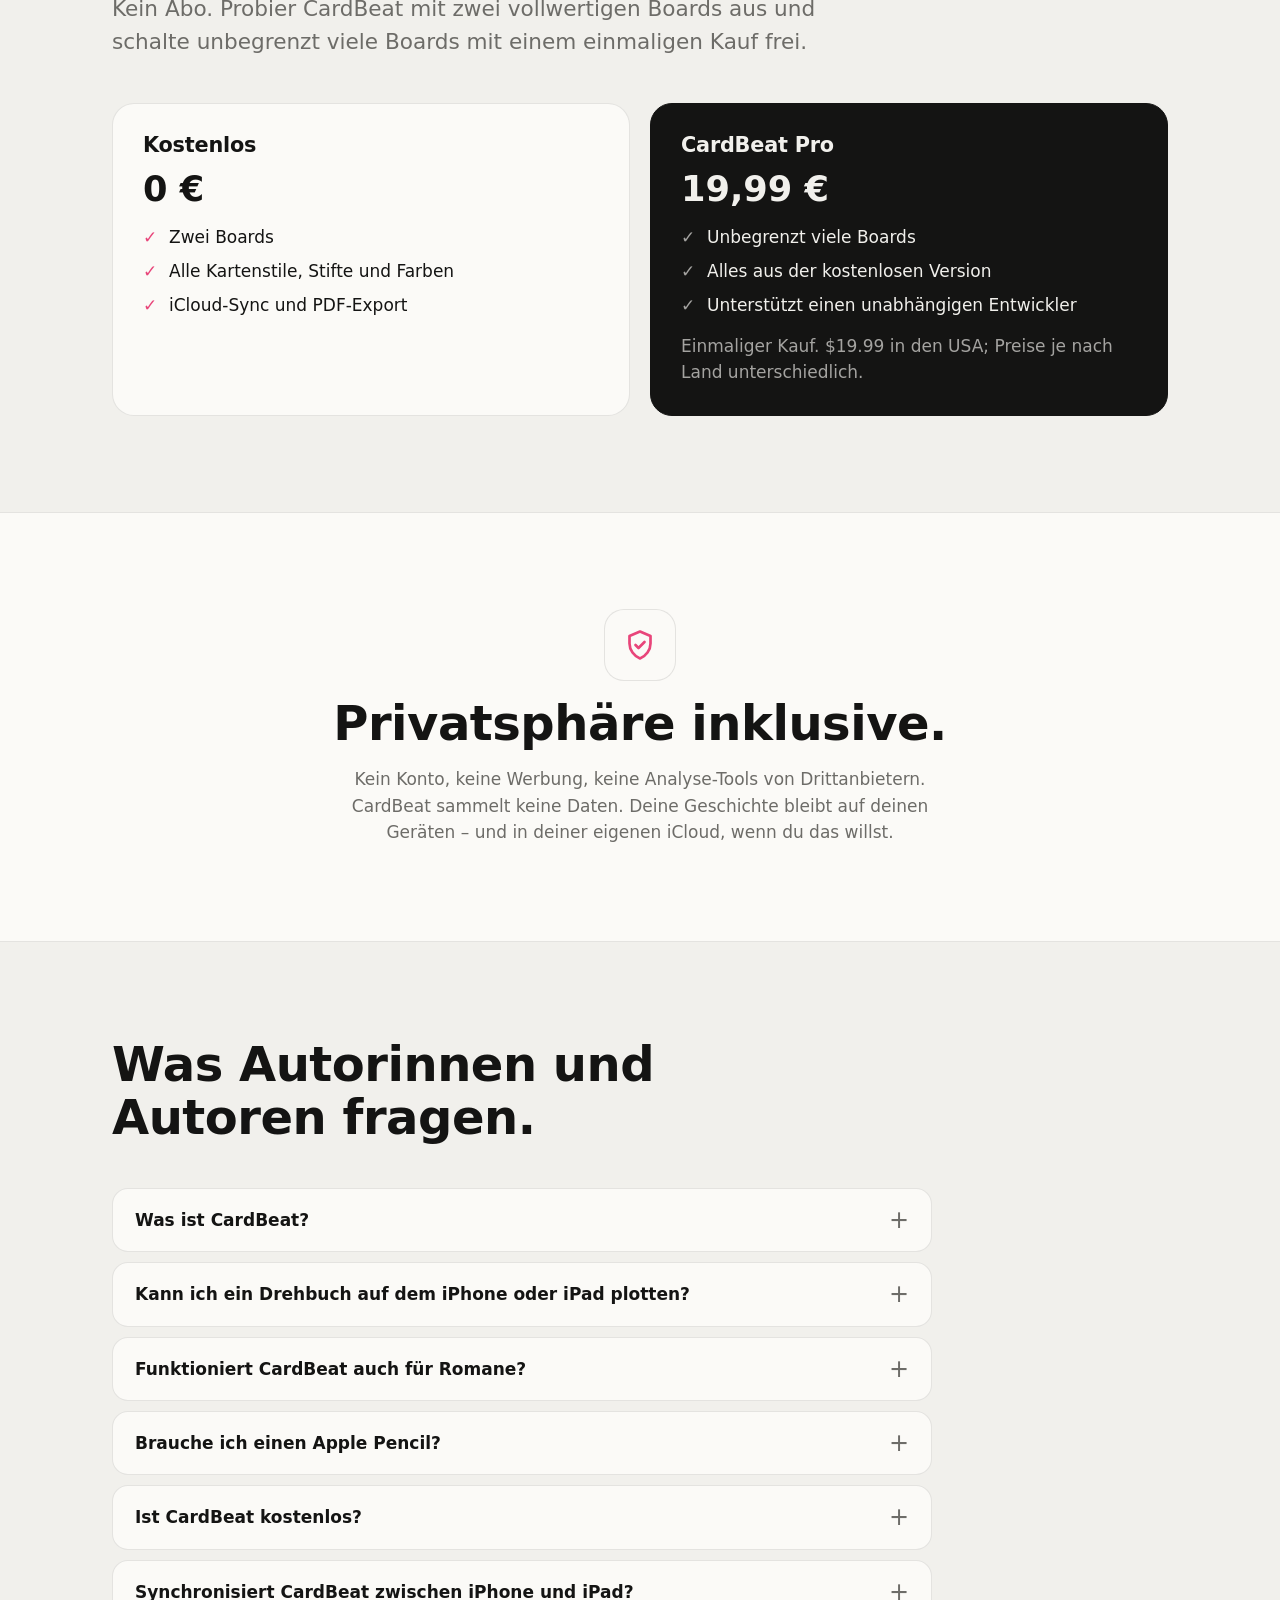
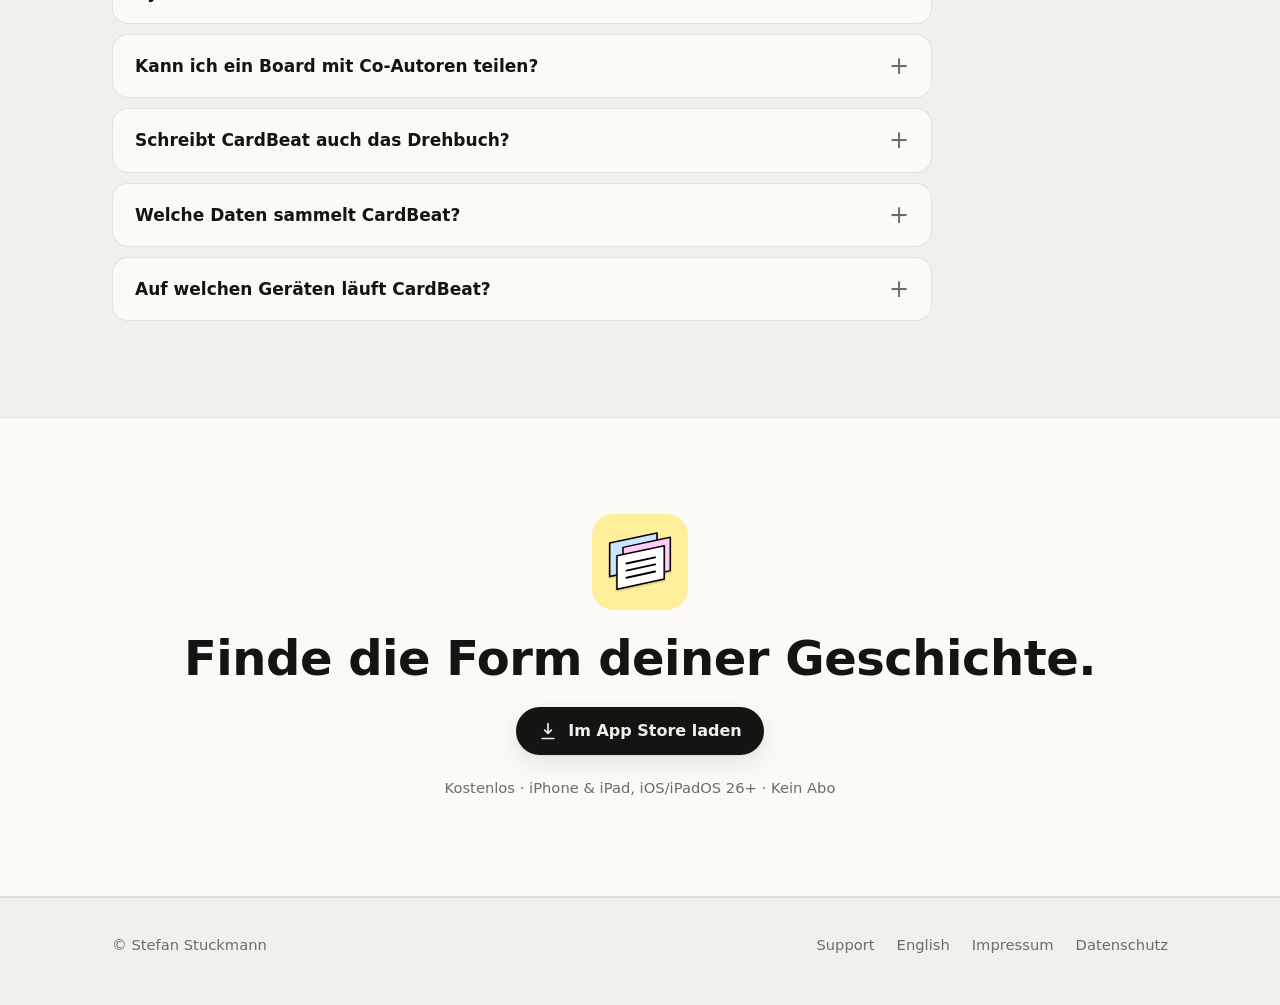
==== commit 521059f2: "Lead with screenwriters, the founder and writers' room mode - Hero: a concrete subhead for screenwri" ====
--- a/de/index.html
+++ b/de/index.html
@@ -3,8 +3,8 @@
 <head>
 <meta charset="utf-8">
 <meta name="viewport" content="width=device-width, initial-scale=1, viewport-fit=cover">
-<title>CardBeat – Roman und Drehbuch auf Karteikarten plotten (iPhone &amp; iPad)</title>
-<meta name="description" content="CardBeat ist eine digitale Pinnwand zum Plotten von Romanen, Drehbüchern und Kurzgeschichten auf iPhone und iPad. Karten per Hand oder Tastatur beschriften, Akte und Szenen umsortieren, per iCloud synchronisieren. Kostenlos starten, kein Abo.">
+<title>CardBeat – Drehbuch und Roman auf Karteikarten plotten (iPhone &amp; iPad)</title>
+<meta name="description" content="CardBeat ist eine digitale Pinnwand fürs Drehbuch- und Romanschreiben auf iPhone und iPad. Jede Szene auf eine Karteikarte, das Board im Writers’ Room auf dem Fernseher zeigen und mit „Aufräumen“ ordnen. Kostenlos starten, kein Abo.">
 <meta name="apple-itunes-app" content="app-id=1488252091">
 <meta name="theme-color" content="#f1f0ec" media="(prefers-color-scheme: light)">
 <meta name="theme-color" content="#151412" media="(prefers-color-scheme: dark)">
@@ -18,7 +18,7 @@
 <meta property="og:url" content="https://cardbeat.app/de/">
 <meta property="og:locale" content="de_DE">
 <meta property="og:title" content="CardBeat – Plotte deine Geschichte auf Karteikarten">
-<meta property="og:description" content="Eine digitale Pinnwand für Romane und Drehbücher auf iPhone und iPad. Kostenlos starten, kein Abo.">
+<meta property="og:description" content="Die digitale Pinnwand fürs Drehbuchschreiben auf iPhone und iPad – mit Writers’-Room-Modus für Fernseher und Beamer. Kostenlos starten, kein Abo.">
 <meta property="og:image" content="https://cardbeat.app/assets/og.jpg">
 <meta name="twitter:card" content="summary_large_image">
 <link rel="stylesheet" href="../assets/site.css">
@@ -30,12 +30,12 @@
   "url": "https://cardbeat.app/de/",
   "image": "https://cardbeat.app/assets/icon-512.png",
   "inLanguage": "de",
-  "description": "Eine digitale Pinnwand zum Plotten von Romanen, Drehbüchern und Kurzgeschichten mit Karteikarten auf iPhone und iPad.",
+  "description": "Eine digitale Pinnwand zum Plotten von Drehbüchern, Romanen und Kurzgeschichten mit Karteikarten auf iPhone und iPad, mit Writers’-Room-Modus für Fernseher und Beamer.",
   "applicationCategory": "ProductivityApplication",
   "operatingSystem": "iOS 26, iPadOS 26",
   "downloadUrl": "https://apps.apple.com/app/id1488252091",
-  "author": { "@type": "Person", "name": "Stefan Stuckmann" },
-  "offers": { "@type": "Offer", "price": "0", "priceCurrency": "EUR", "description": "Kostenlos mit zwei Boards. Ein einmaliger In-App-Kauf schaltet unbegrenzt viele Boards frei." }
+  "author": { "@type": "Person", "name": "Stefan Stuckmann", "jobTitle": "TV-Showrunner" },
+  "offers": { "@type": "Offer", "price": "0", "priceCurrency": "EUR", "description": "Kostenlos mit zwei Boards. Ein einmaliger In-App-Kauf (19,99 € in der Eurozone, $19.99 in den USA; je nach Land unterschiedlich) schaltet unbegrenzt viele Boards frei." }
 }
 </script>
 <script type="application/ld+json">
@@ -48,7 +48,7 @@
     { "@type": "Question", "name": "Kann ich ein Drehbuch auf dem iPhone oder iPad plotten?", "acceptedAnswer": { "@type": "Answer", "text": "Ja, genau dafür ist CardBeat gemacht. Schreib jede Szene auf eine Karte, ordne die Karten nach Akten und verschiebe sie, bis die Struktur sitzt. Im Writers' Room zeigst du das Board auf einem Fernseher oder Beamer." } },
     { "@type": "Question", "name": "Funktioniert CardBeat auch für Romane?", "acceptedAnswer": { "@type": "Answer", "text": "Ja. Nutze Karten für Kapitel, Szenen oder Wendepunkte und gib Erzählperspektiven, Nebenhandlungen oder Zeitebenen eigene Farben." } },
     { "@type": "Question", "name": "Brauche ich einen Apple Pencil?", "acceptedAnswer": { "@type": "Answer", "text": "Nein. Du kannst mit dem Finger auf Karten schreiben oder mit der Bildschirm- oder einer externen Tastatur tippen. Der Apple Pencil funktioniert natürlich auch." } },
-    { "@type": "Question", "name": "Ist CardBeat kostenlos?", "acceptedAnswer": { "@type": "Answer", "text": "CardBeat ist mit zwei Boards kostenlos. Ein einmaliger In-App-Kauf schaltet unbegrenzt viele Boards frei. Es gibt kein Abo." } },
+    { "@type": "Question", "name": "Ist CardBeat kostenlos?", "acceptedAnswer": { "@type": "Answer", "text": "CardBeat ist mit zwei Boards kostenlos. Ein einmaliger In-App-Kauf schaltet unbegrenzt viele Boards frei: 19,99 € in der Eurozone und $19.99 in den USA; je nach Land unterschiedlich. Es gibt kein Abo." } },
     { "@type": "Question", "name": "Synchronisiert CardBeat zwischen iPhone und iPad?", "acceptedAnswer": { "@type": "Answer", "text": "Ja, über deinen eigenen iCloud-Account. In den Einstellungen kannst du die Synchronisierung abschalten und deine Boards nur auf einem Gerät behalten." } },
     { "@type": "Question", "name": "Kann ich ein Board mit Co-Autoren teilen?", "acceptedAnswer": { "@type": "Answer", "text": "Ja. Exportiere ein Board als PDF für Feedback oder als CardBeat-Datei, die dein Co-Autor importieren und weiterbearbeiten kann. Gleichzeitiges Arbeiten am selben Board bietet CardBeat nicht." } },
     { "@type": "Question", "name": "Schreibt CardBeat auch das Drehbuch?", "acceptedAnswer": { "@type": "Answer", "text": "Nein. CardBeat ist für die Struktur: Du findest die Form deiner Geschichte, bevor und während du schreibst. Die Seiten schreibst du in deiner Schreib-App, etwa Final Draft, Fade In, Highland, Papyrus Autor oder Scrivener." } },
@@ -68,7 +68,7 @@
       <a class="hide-sm" href="#preise">Preise</a>
       <a class="hide-sm" href="#faq">FAQ</a>
       <a href="../" hreflang="en" lang="en">English</a>
-      <a class="btn btn-sm" href="https://apps.apple.com/app/id1488252091">Zur App</a>
+      <a class="btn btn-sm" href="https://apps.apple.com/app/apple-store/id1488252091?pt=119216074&amp;ct=Webseite-DE-Header&amp;mt=8">Zur App</a>
     </nav>
   </div>
 </header>
@@ -81,14 +81,15 @@
   <div class="wrap">
     <div class="hero-copy">
       <h1>Plotte deine Geschichte auf Karteikarten.</h1>
-      <p class="lede">CardBeat ist eine digitale Pinnwand für iPhone und iPad. Sie behält alles, was an Karteikarten Spaß macht – und lässt den Rest einfach weg.</p>
+      <p class="lede">Die digitale Pinnwand fürs Drehbuchschreiben. Jede Szene auf eine Karte, umsortieren, bis die Struktur sitzt – und das ganze Board im Writers’ Room auf den Fernseher bringen. Für Romane genauso gut.</p>
       <div class="hero-cta">
-        <a class="btn" href="https://apps.apple.com/app/id1488252091">
+        <a class="btn" href="https://apps.apple.com/app/apple-store/id1488252091?pt=119216074&amp;ct=Webseite-DE-Hero&amp;mt=8">
           <svg viewBox="0 0 24 24" fill="none" stroke="currentColor" stroke-width="2" stroke-linecap="round" stroke-linejoin="round" aria-hidden="true"><path d="M12 3v12m0 0-4-4m4 4 4-4M5 21h14"/></svg>
           Im App Store laden
         </a>
-        <span class="meta">Kostenlos · iPhone &amp; iPad · Kein Abo</span>
+        <span class="meta"><span>Kostenlos</span> · <span>iPhone &amp; iPad, iOS/iPadOS 26+</span> · <span>Kein Abo</span></span>
       </div>
+      <p class="founder">Entwickelt von Stefan Stuckmann, einem erfahrenen TV-Showrunner, für seinen eigenen Writers’ Room.</p>
     </div>
 
 
@@ -99,6 +100,17 @@
   </div>
 </section>
 
+<section class="section alt" id="writers-room">
+  <div class="wrap split">
+    <div class="tv"><img src="../assets/img/tv_board.webp" width="1600" height="900" alt="Ein CardBeat-Board auf einem Fernseher: drei Akte mit handbeschriebenen, farbigen Karteikarten, ganz ohne Leisten."><span class="tv-stand" aria-hidden="true"></span></div>
+    <div class="section-head" style="margin:0">
+      <h2>Bring das Board in den Writers’ Room.</h2>
+      <p class="lede">Schließ einen Fernseher, Monitor oder Beamer an: CardBeat zeigt dort das Board selbst – keinen Spiegel deines iPads. Keine Leisten, keine Menüs, nur deine Karten, passend für den großen Bildschirm. Du plottest auf dem iPad weiter, der ganze Raum schaut zu.</p>
+      <ul class="checks"><li>Aktualisiert sich live, während du Karten verschiebst und bearbeitest</li><li>Ans Seitenverhältnis jedes Bildschirms angepasst</li><li>Kartengröße für jeden Raum einstellbar</li><li>Folgt dem Board, das du gerade öffnest</li></ul>
+    </div>
+  </div>
+</section>
+
 <section class="section" id="funktionen">
   <div class="wrap">
     <div class="section-head">
@@ -133,12 +145,6 @@
       <p class="lede">Was Papier nicht kann – und andere Apps nicht können.</p>
     </div>
     <div class="specials">
-      <article class="special">
-        <svg viewBox="0 0 24 24" fill="none" stroke="currentColor" stroke-width="1.8" stroke-linecap="round" stroke-linejoin="round" aria-hidden="true"><rect x="2" y="4" width="20" height="13" rx="2"/><path d="M8 21h8M12 17v4"/></svg>
-        <h3>Writers’-Room-Modus</h3>
-        <p>Schließ einen Fernseher, Monitor oder Beamer an: CardBeat zeigt dort das Board selbst – keinen Spiegel deines iPads. Keine Leisten, keine Menüs, nur Karten, passend zum Bildschirm. Du plottest auf dem iPad weiter, der ganze Raum schaut zu.</p>
-        <ul><li>Aktualisiert sich, während du Karten verschiebst und bearbeitest</li><li>Ans Seitenverhältnis des Bildschirms angepasst</li><li>Kartengröße für jeden Raum einstellbar</li></ul>
-      </article>
       <article class="special">
         <svg viewBox="0 0 24 24" fill="none" stroke="currentColor" stroke-width="1.8" stroke-linecap="round" stroke-linejoin="round" aria-hidden="true"><rect x="3" y="4" width="7" height="5" rx="1"/><rect x="14" y="4" width="7" height="5" rx="1"/><rect x="3" y="15" width="7" height="5" rx="1"/><rect x="14" y="15" width="7" height="5" rx="1"/></svg>
         <h3>Aufräumen mit einem Tipp</h3>
@@ -151,22 +157,17 @@
         <p>Verschick das komplette Board als eine PDF-Seite, passend zu deinen Karten, mit jedem Kartentext genau wie auf dem Bildschirm. Oder exportiere eine CardBeat-Datei, die dein Co-Autor importiert und weiterbearbeitet.</p>
         <ul><li>PDF für Produktion, Lektorat und Schreibgruppen</li><li>CardBeat-Datei mit Karten, Handschrift und Zeichnungen</li><li>Direkt aus dem Board oder aus der Übersicht</li></ul>
       </article>
-    </div>
-  </div>
-</section>
-
-<section class="section">
-  <div class="wrap split">
-    <div class="device duo-shot"><img src="../assets/img/d_story.webp" width="1400" height="985" loading="lazy" alt="Ein vollständiges CardBeat-Board auf dem aufgeklappten iPhone Duo."></div>
-    <div class="section-head" style="margin:0">
-      <h2>Klapp das große Ganze auf.</h2>
-      <p class="lede">CardBeat ist für das iPhone Duo gemacht. Aufklappen und die ganze Geschichte auf einem Bildschirm sehen – zuklappen und unterwegs weiterplotten.</p>
-      <p class="lede">Deine Boards bleiben über deine eigene iCloud auf iPhone, iPad und iPhone Duo synchron – oder du schaltest die Synchronisierung mit einem Schalter ab.</p>
-    </div>
-  </div>
-</section>
-
-<section class="section alt" id="preise">
+      <article class="special">
+        <svg viewBox="0 0 24 24" fill="none" stroke="currentColor" stroke-width="1.8" stroke-linecap="round" stroke-linejoin="round" aria-hidden="true"><rect x="2.5" y="4" width="9" height="16" rx="2"/><rect x="12.5" y="4" width="9" height="16" rx="2"/></svg>
+        <h3>Gemacht fürs iPhone Duo</h3>
+        <p>Aufklappen und das ganze Board auf einem Bildschirm sehen – zuklappen und unterwegs weiterplotten.</p>
+        <ul><li>Das ganze Board auf dem aufgeklappten Display</li><li>Über deine eigene iCloud mit iPhone und iPad synchron</li><li>Oder die Synchronisierung mit einem Schalter abschalten</li></ul>
+      </article>
+    </div>
+  </div>
+</section>
+
+<section class="section" id="preise">
   <div class="wrap">
     <div class="section-head">
       <h2>Kostenlos starten. Einmal kaufen.</h2>
@@ -180,15 +181,15 @@
       </div>
       <div class="plan pro">
         <h3>CardBeat Pro</h3>
-        <div class="price">Einmalig</div>
+        <div class="price">19,99 €</div>
         <ul><li>Unbegrenzt viele Boards</li><li>Alles aus der kostenlosen Version</li><li>Unterstützt einen unabhängigen Entwickler</li></ul>
-        <p class="muted">Den Preis für dein Land siehst du im App Store.</p>
+        <p class="muted">Einmaliger Kauf. $19.99 in den USA; Preise je nach Land unterschiedlich.</p>
       </div>
     </div>
   </div>
 </section>
 
-<section class="section">
+<section class="section alt">
   <div class="wrap privacy">
     <div class="badge"><svg viewBox="0 0 24 24" fill="none" stroke="currentColor" stroke-width="1.8" stroke-linecap="round" stroke-linejoin="round" aria-hidden="true"><path d="M12 3 5 6v5c0 4.4 3 8.4 7 10 4-1.6 7-5.6 7-10V6l-7-3Z"/><path d="m9 12 2 2 4-4"/></svg></div>
     <h2>Privatsphäre inklusive.</h2>
@@ -196,7 +197,7 @@
   </div>
 </section>
 
-<section class="section alt" id="faq">
+<section class="section" id="faq">
   <div class="wrap">
     <div class="section-head"><h2>Was Autorinnen und Autoren fragen.</h2></div>
     <div class="faq">
@@ -204,7 +205,7 @@
       <details><summary>Kann ich ein Drehbuch auf dem iPhone oder iPad plotten?</summary><div><p>Ja, genau dafür ist CardBeat gemacht. Schreib jede Szene auf eine Karte, ordne die Karten nach Akten und verschiebe sie, bis die Struktur sitzt. Im Writers' Room zeigst du das Board auf einem Fernseher oder Beamer.</p></div></details>
       <details><summary>Funktioniert CardBeat auch für Romane?</summary><div><p>Ja. Nutze Karten für Kapitel, Szenen oder Wendepunkte und gib Erzählperspektiven, Nebenhandlungen oder Zeitebenen eigene Farben.</p></div></details>
       <details><summary>Brauche ich einen Apple Pencil?</summary><div><p>Nein. Du kannst mit dem Finger auf Karten schreiben oder mit der Bildschirm- oder einer externen Tastatur tippen. Der Apple Pencil funktioniert natürlich auch.</p></div></details>
-      <details><summary>Ist CardBeat kostenlos?</summary><div><p>CardBeat ist mit zwei Boards kostenlos. Ein einmaliger In-App-Kauf schaltet unbegrenzt viele Boards frei. Es gibt kein Abo.</p></div></details>
+      <details><summary>Ist CardBeat kostenlos?</summary><div><p>CardBeat ist mit zwei Boards kostenlos. Ein einmaliger In-App-Kauf schaltet unbegrenzt viele Boards frei: 19,99 € in der Eurozone und $19.99 in den USA; je nach Land unterschiedlich. Es gibt kein Abo.</p></div></details>
       <details><summary>Synchronisiert CardBeat zwischen iPhone und iPad?</summary><div><p>Ja, über deinen eigenen iCloud-Account. In den Einstellungen kannst du die Synchronisierung abschalten und deine Boards nur auf einem Gerät behalten.</p></div></details>
       <details><summary>Kann ich ein Board mit Co-Autoren teilen?</summary><div><p>Ja. Exportiere ein Board als PDF für Feedback oder als CardBeat-Datei, die dein Co-Autor importieren und weiterbearbeiten kann. Gleichzeitiges Arbeiten am selben Board bietet CardBeat nicht.</p></div></details>
       <details><summary>Schreibt CardBeat auch das Drehbuch?</summary><div><p>Nein. CardBeat ist für die Struktur: Du findest die Form deiner Geschichte, bevor und während du schreibst. Die Seiten schreibst du in deiner Schreib-App, etwa Final Draft, Fade In, Highland, Papyrus Autor oder Scrivener.</p></div></details>
@@ -214,15 +215,15 @@
   </div>
 </section>
 
-<section class="section">
+<section class="section alt">
   <div class="wrap final">
     <img src="../assets/icon.svg" alt="" width="96" height="96">
     <h2>Finde die Form deiner Geschichte.</h2>
-    <a class="btn" href="https://apps.apple.com/app/id1488252091">
+    <a class="btn" href="https://apps.apple.com/app/apple-store/id1488252091?pt=119216074&amp;ct=Webseite-DE-Ende&amp;mt=8">
       <svg viewBox="0 0 24 24" fill="none" stroke="currentColor" stroke-width="2" stroke-linecap="round" stroke-linejoin="round" aria-hidden="true"><path d="M12 3v12m0 0-4-4m4 4 4-4M5 21h14"/></svg>
       Im App Store laden
     </a>
-    <span class="meta">Kostenlos · iPhone &amp; iPad · Kein Abo</span>
+    <span class="meta"><span>Kostenlos</span> · <span>iPhone &amp; iPad, iOS/iPadOS 26+</span> · <span>Kein Abo</span></span>
   </div>
 </section>
 </main>
--- a/assets/site.css
+++ b/assets/site.css
@@ -8,6 +8,7 @@
   --line: rgba(20, 20, 19, 0.1);
   --accent: #e8457a;
   --accent-ink: #fff;
+  --system-blue: #007aff; /* Apple systemBlue */
   --glow-a: #ffd6ec;
   --glow-b: #cdeefe;
   --glow-c: #fff1b8;
@@ -31,6 +32,7 @@
     --muted: #a6a39b;
     --line: rgba(243, 241, 236, 0.12);
     --accent: #ff6b98;
+    --system-blue: #0a84ff;
     --glow-a: #4a2238;
     --glow-b: #173a4a;
     --glow-c: #3d3418;
@@ -46,6 +48,7 @@
   --muted: #a6a39b;
   --line: rgba(243, 241, 236, 0.12);
   --accent: #ff6b98;
+  --system-blue: #0a84ff;
   --glow-a: #4a2238;
   --glow-b: #173a4a;
   --glow-c: #3d3418;
@@ -105,7 +108,10 @@
 .btn:hover { transform: translateY(-1px); box-shadow: var(--shadow-lift); }
 .btn svg { width: 20px; height: 20px; }
 .btn-sm { padding: 9px 14px; font-size: 0.9rem; }
+.nav .btn { background: var(--system-blue); color: #fff; }
 .meta { color: var(--muted); font-size: 0.92rem; }
+.meta span { white-space: nowrap; } /* wrap between items, never inside one */
+.founder { color: var(--muted); font-size: 0.95rem; padding-left: 12px; border-left: 3px solid var(--accent); max-width: 36em; }
 
 /* ---------- Hero ---------- */
 .hero { position: relative; padding: 56px 0 24px; overflow: hidden; }
@@ -157,6 +163,10 @@
 .feature-body { padding: 16px 20px 18px; display: grid; gap: 4px; }
 .feature-body p { color: var(--muted); }
 
+/* Writers' room: the board on a TV. Bezel and stand scale with the TV's own width. */
+.tv { container-type: inline-size; }
+.tv img { width: calc(100% - 2.8cqw); margin: 1.4cqw 1.4cqw 0; border-radius: 0.5cqw; box-shadow: 0 0 0 1.4cqw #111, 0 0 0 calc(1.4cqw + 1px) #3a3a3a, var(--shadow-lift); }
+.tv-stand { display: block; width: 26cqw; height: 4.5cqw; margin: 1.4cqw auto 0; background: linear-gradient(#2c2c2c, #111); clip-path: polygon(42% 0, 58% 0, 100% 100%, 0 100%); }
 .specials { display: grid; gap: 18px; }
 @media (min-width: 900px) {
   .specials { grid-template-columns: repeat(3, 1fr); }
@@ -167,6 +177,9 @@
 .special { background: var(--bg); border: 1px solid var(--line); border-radius: 20px; padding: 24px 24px 22px; display: grid; gap: 10px; align-content: start; }
 .special svg { width: 44px; height: 44px; padding: 10px; border-radius: 12px; background: var(--surface); border: 1px solid var(--line); color: var(--accent); }
 .special p { color: var(--muted); }
+.checks { list-style: none; margin: 6px 0 0; padding: 0; display: grid; gap: 8px; }
+.checks li { padding-left: 24px; position: relative; }
+.checks li::before { content: "✓"; position: absolute; left: 0; color: var(--accent); font-weight: 700; }
 .special ul { list-style: none; margin: 4px 0 0; padding: 12px 0 0; border-top: 1px solid var(--line); display: grid; gap: 6px; font-size: 0.93rem; }
 .special li { padding-left: 22px; position: relative; }
 .special li::before { content: "✓"; position: absolute; left: 0; color: var(--accent); font-weight: 700; }
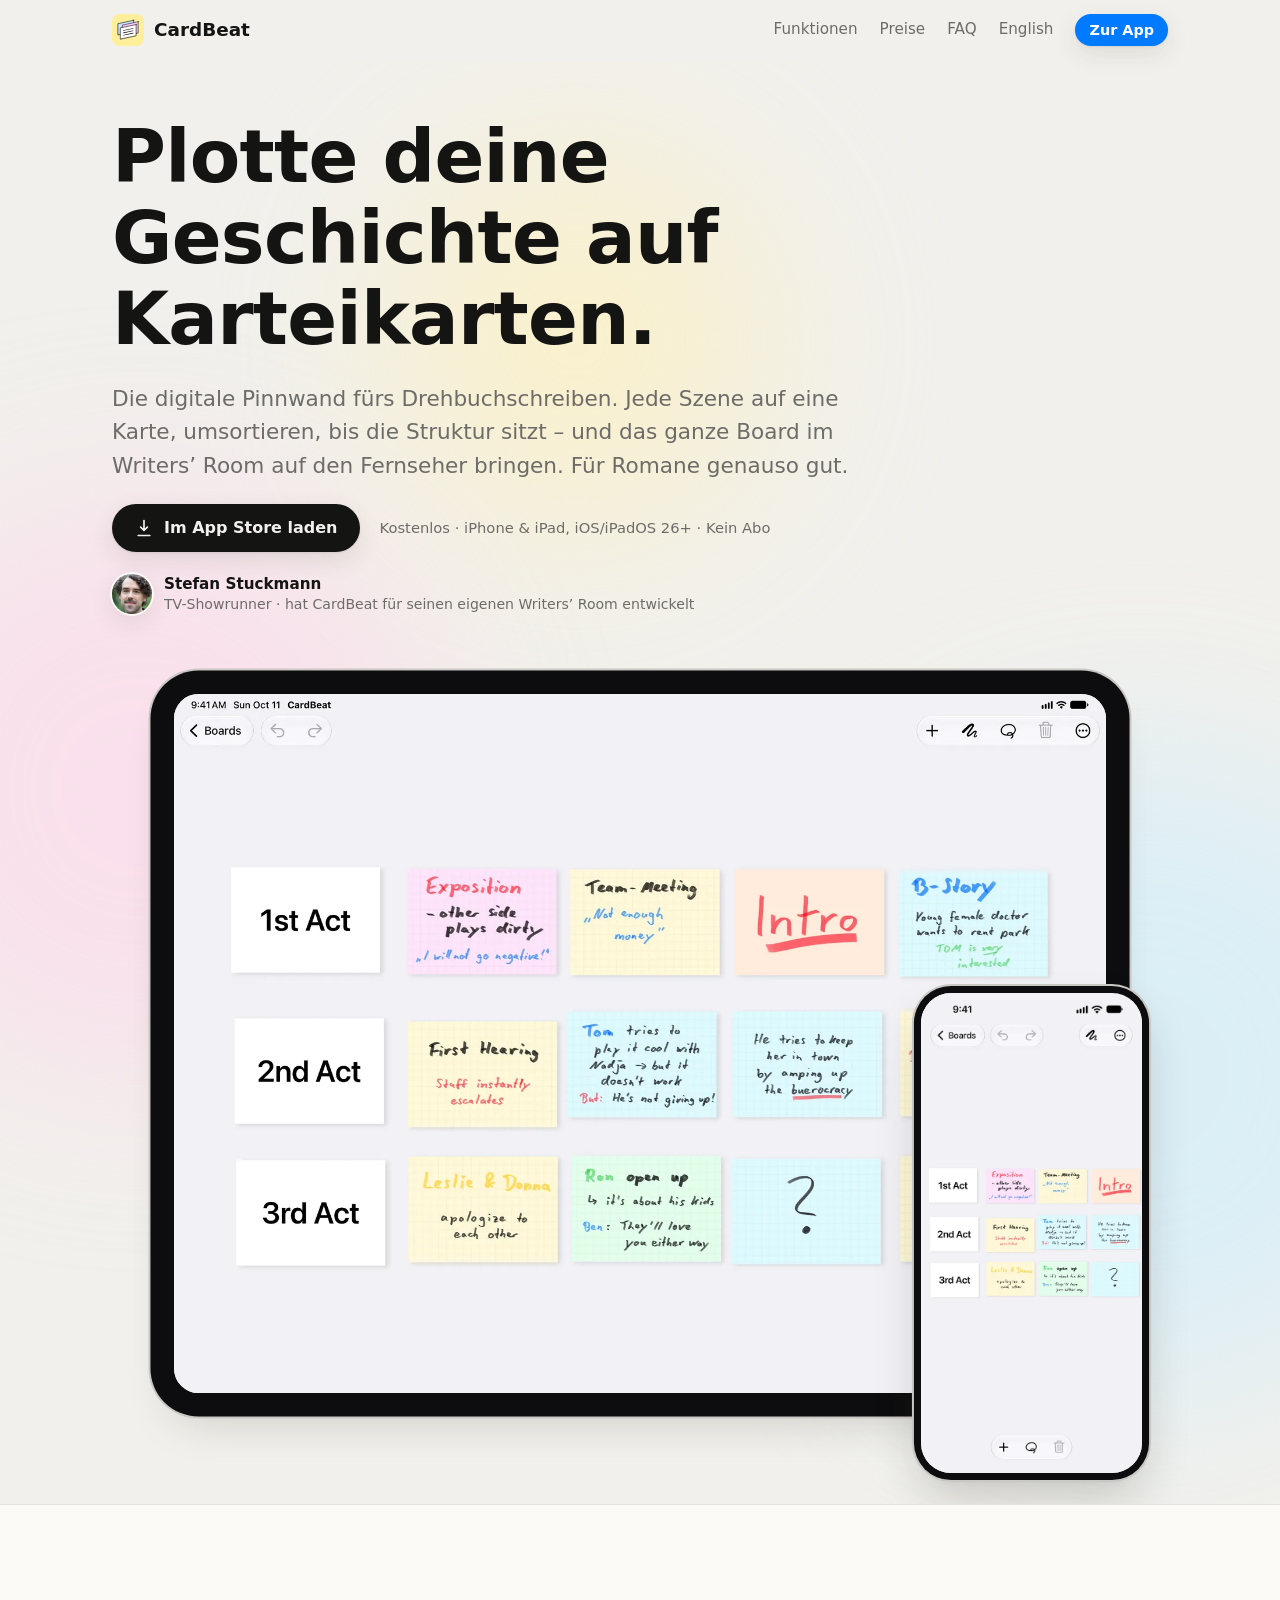
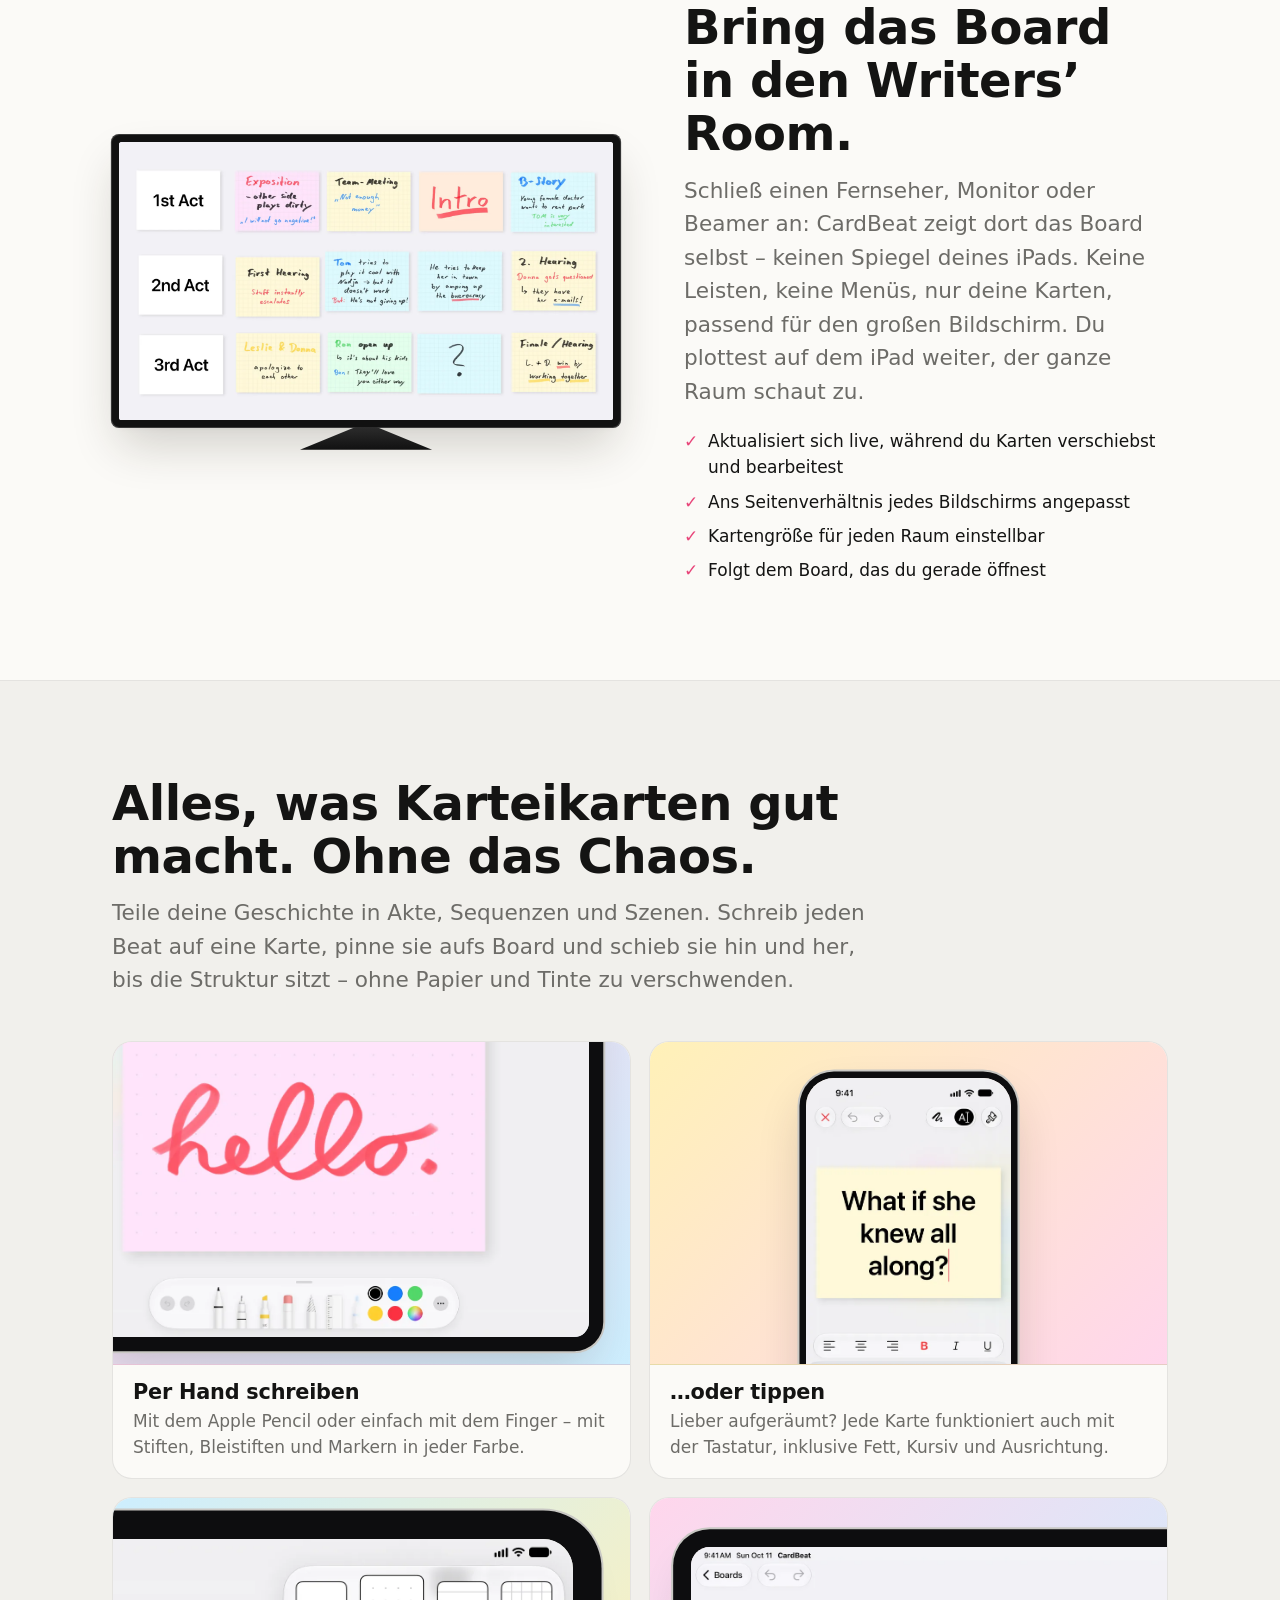
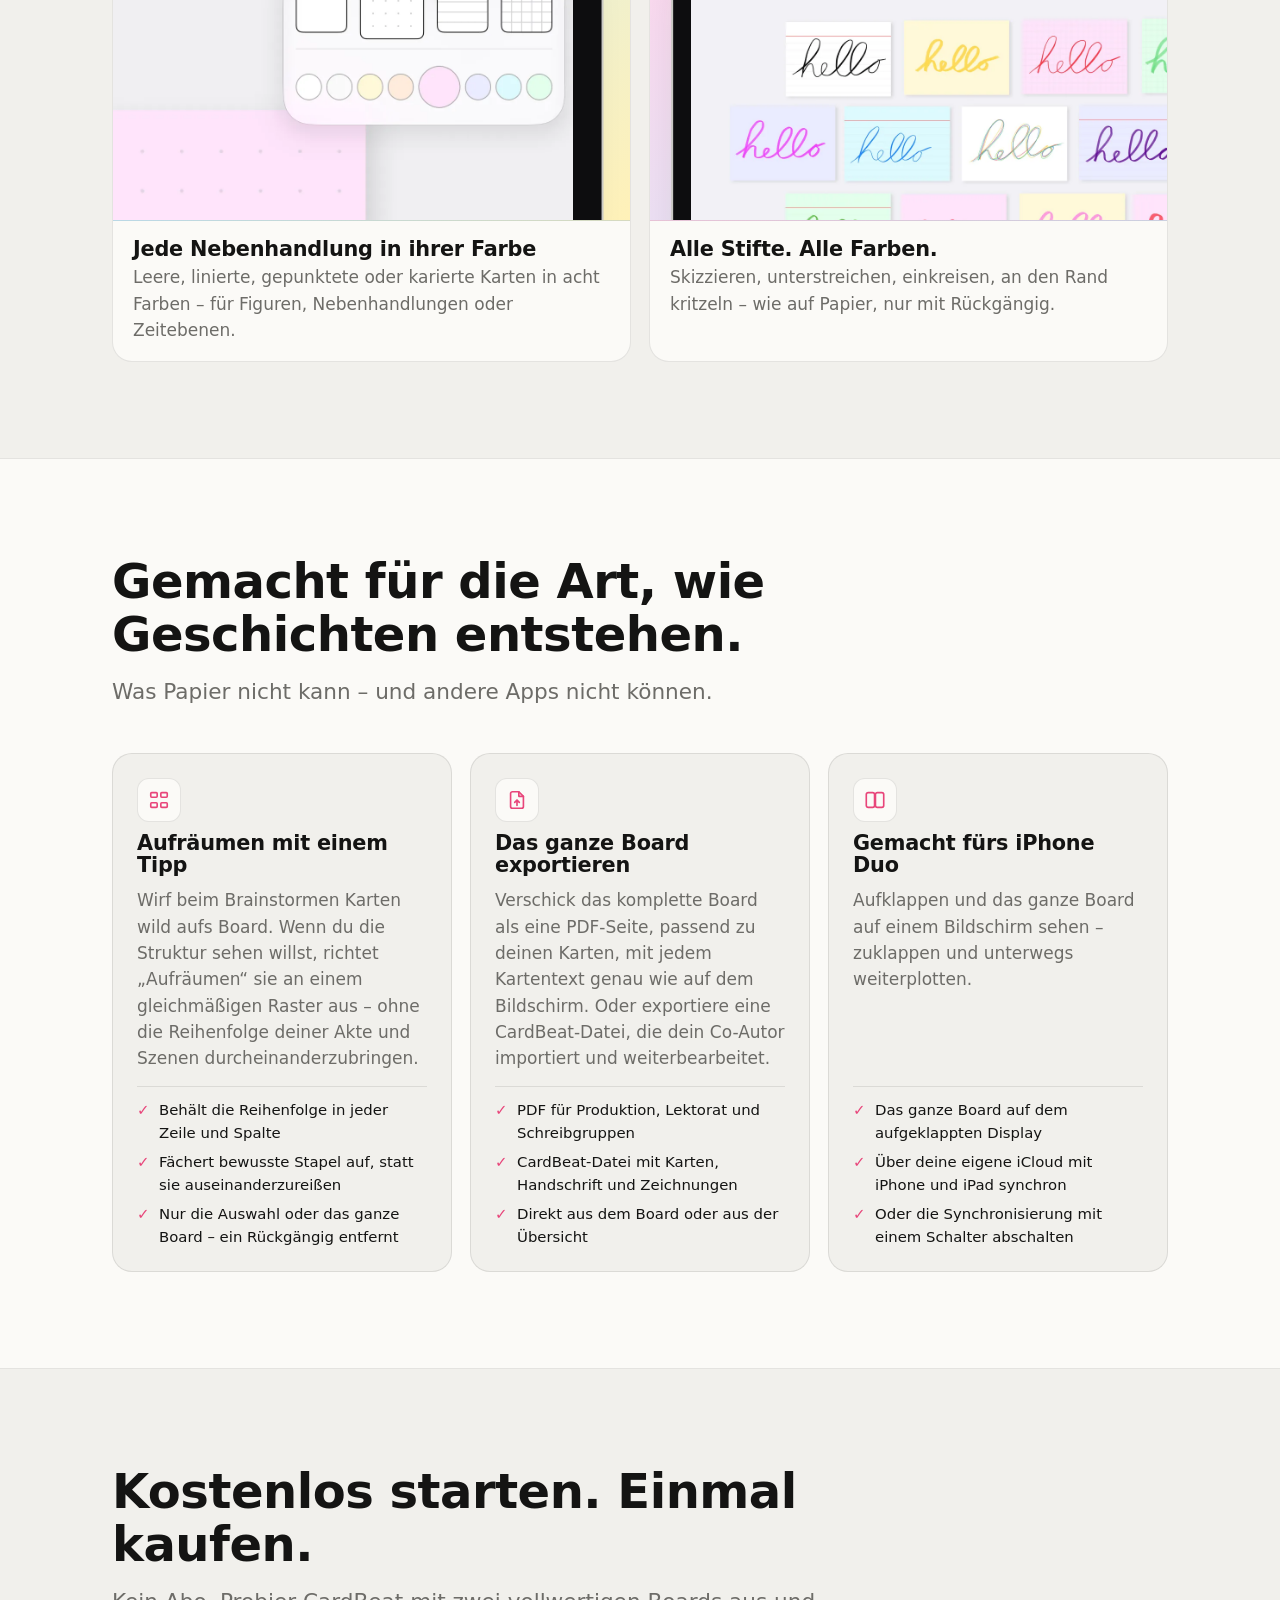
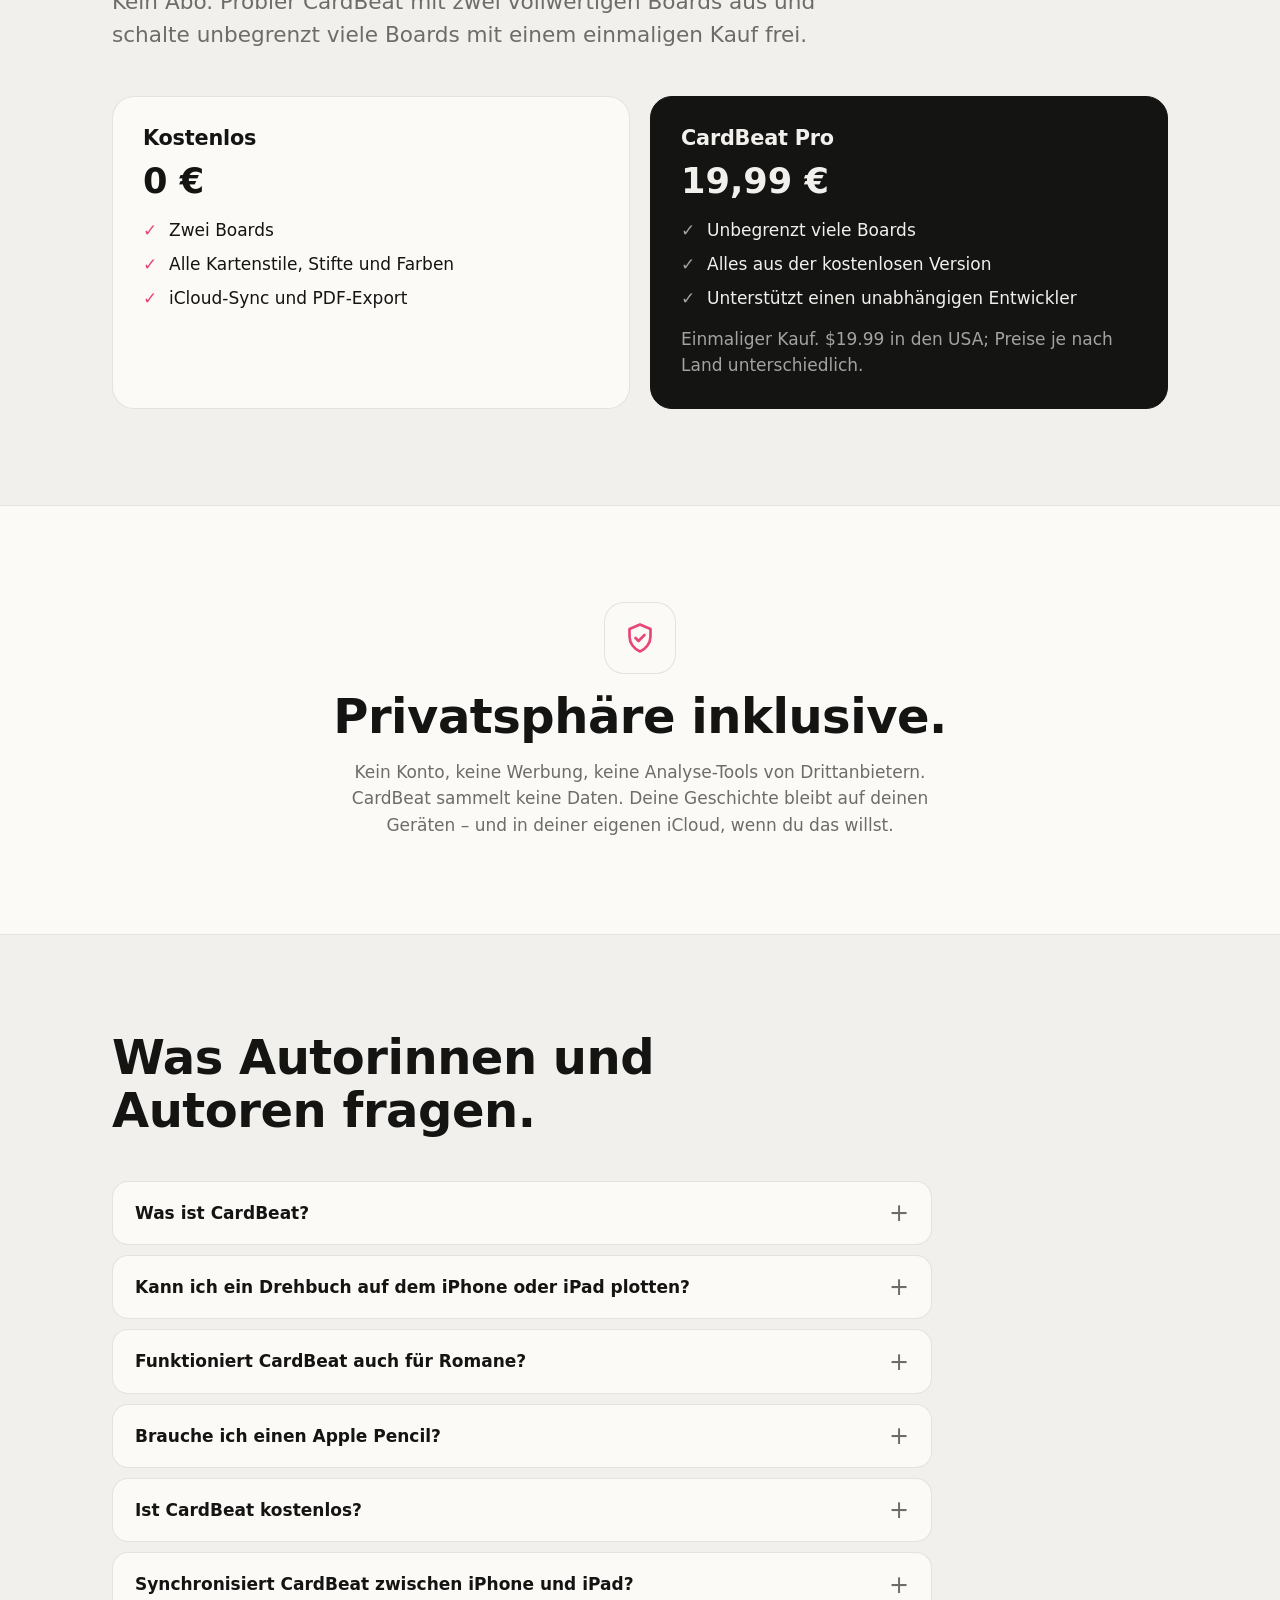
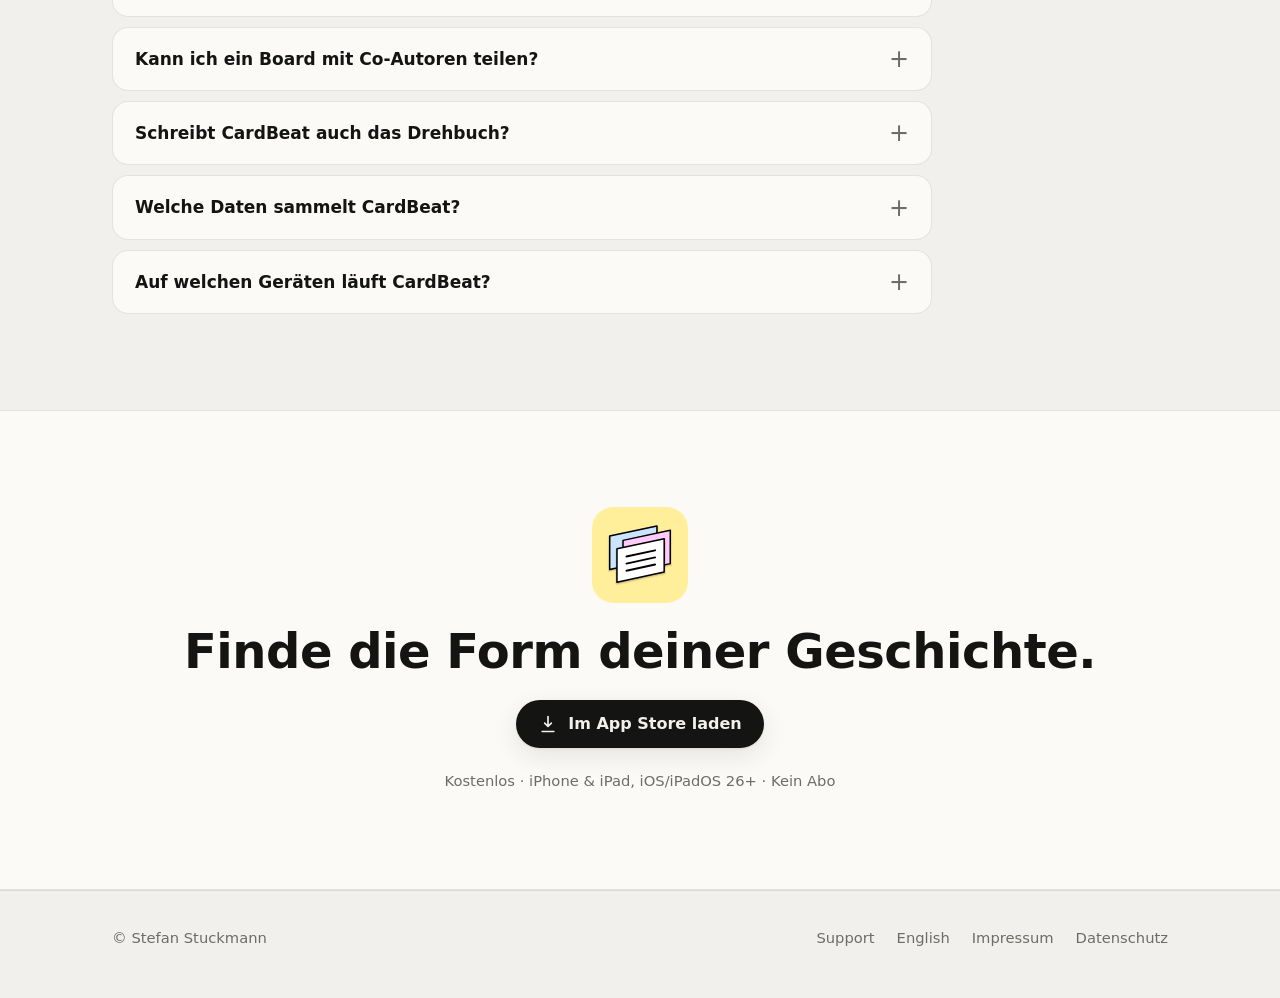
==== commit 4a0424f6: "Show the founder as a byline with a photo Replace the founder sentence with its red side bar by a so" ====
--- a/de/index.html
+++ b/de/index.html
@@ -34,7 +34,7 @@
   "applicationCategory": "ProductivityApplication",
   "operatingSystem": "iOS 26, iPadOS 26",
   "downloadUrl": "https://apps.apple.com/app/id1488252091",
-  "author": { "@type": "Person", "name": "Stefan Stuckmann", "jobTitle": "TV-Showrunner" },
+  "author": { "@type": "Person", "name": "Stefan Stuckmann", "jobTitle": "TV-Showrunner", "image": "https://cardbeat.app/assets/img/stefan.webp" },
   "offers": { "@type": "Offer", "price": "0", "priceCurrency": "EUR", "description": "Kostenlos mit zwei Boards. Ein einmaliger In-App-Kauf (19,99 € in der Eurozone, $19.99 in den USA; je nach Land unterschiedlich) schaltet unbegrenzt viele Boards frei." }
 }
 </script>
@@ -89,7 +89,7 @@
         </a>
         <span class="meta"><span>Kostenlos</span> · <span>iPhone &amp; iPad, iOS/iPadOS 26+</span> · <span>Kein Abo</span></span>
       </div>
-      <p class="founder">Entwickelt von Stefan Stuckmann, einem erfahrenen TV-Showrunner, für seinen eigenen Writers’ Room.</p>
+      <div class="byline"><img src="../assets/img/stefan.webp" width="40" height="40" alt="Stefan Stuckmann"><div><strong>Stefan Stuckmann</strong><span>TV-Showrunner · hat CardBeat für seinen eigenen Writers’ Room entwickelt</span></div></div>
     </div>
 
 
--- a/assets/site.css
+++ b/assets/site.css
@@ -111,7 +111,11 @@
 .nav .btn { background: var(--system-blue); color: #fff; }
 .meta { color: var(--muted); font-size: 0.92rem; }
 .meta span { white-space: nowrap; } /* wrap between items, never inside one */
-.founder { color: var(--muted); font-size: 0.95rem; padding-left: 12px; border-left: 3px solid var(--accent); max-width: 36em; }
+/* Founder byline, styled like a social media byline. */
+.byline { display: flex; align-items: center; gap: 12px; }
+.byline img { width: 40px; height: 40px; flex: none; border-radius: 50%; object-fit: cover; box-shadow: 0 0 0 2px var(--surface), var(--shadow); }
+.byline strong { display: block; font-size: 0.95rem; font-weight: 600; line-height: 1.3; }
+.byline span { display: block; color: var(--muted); font-size: 0.88rem; line-height: 1.35; }
 
 /* ---------- Hero ---------- */
 .hero { position: relative; padding: 56px 0 24px; overflow: hidden; }
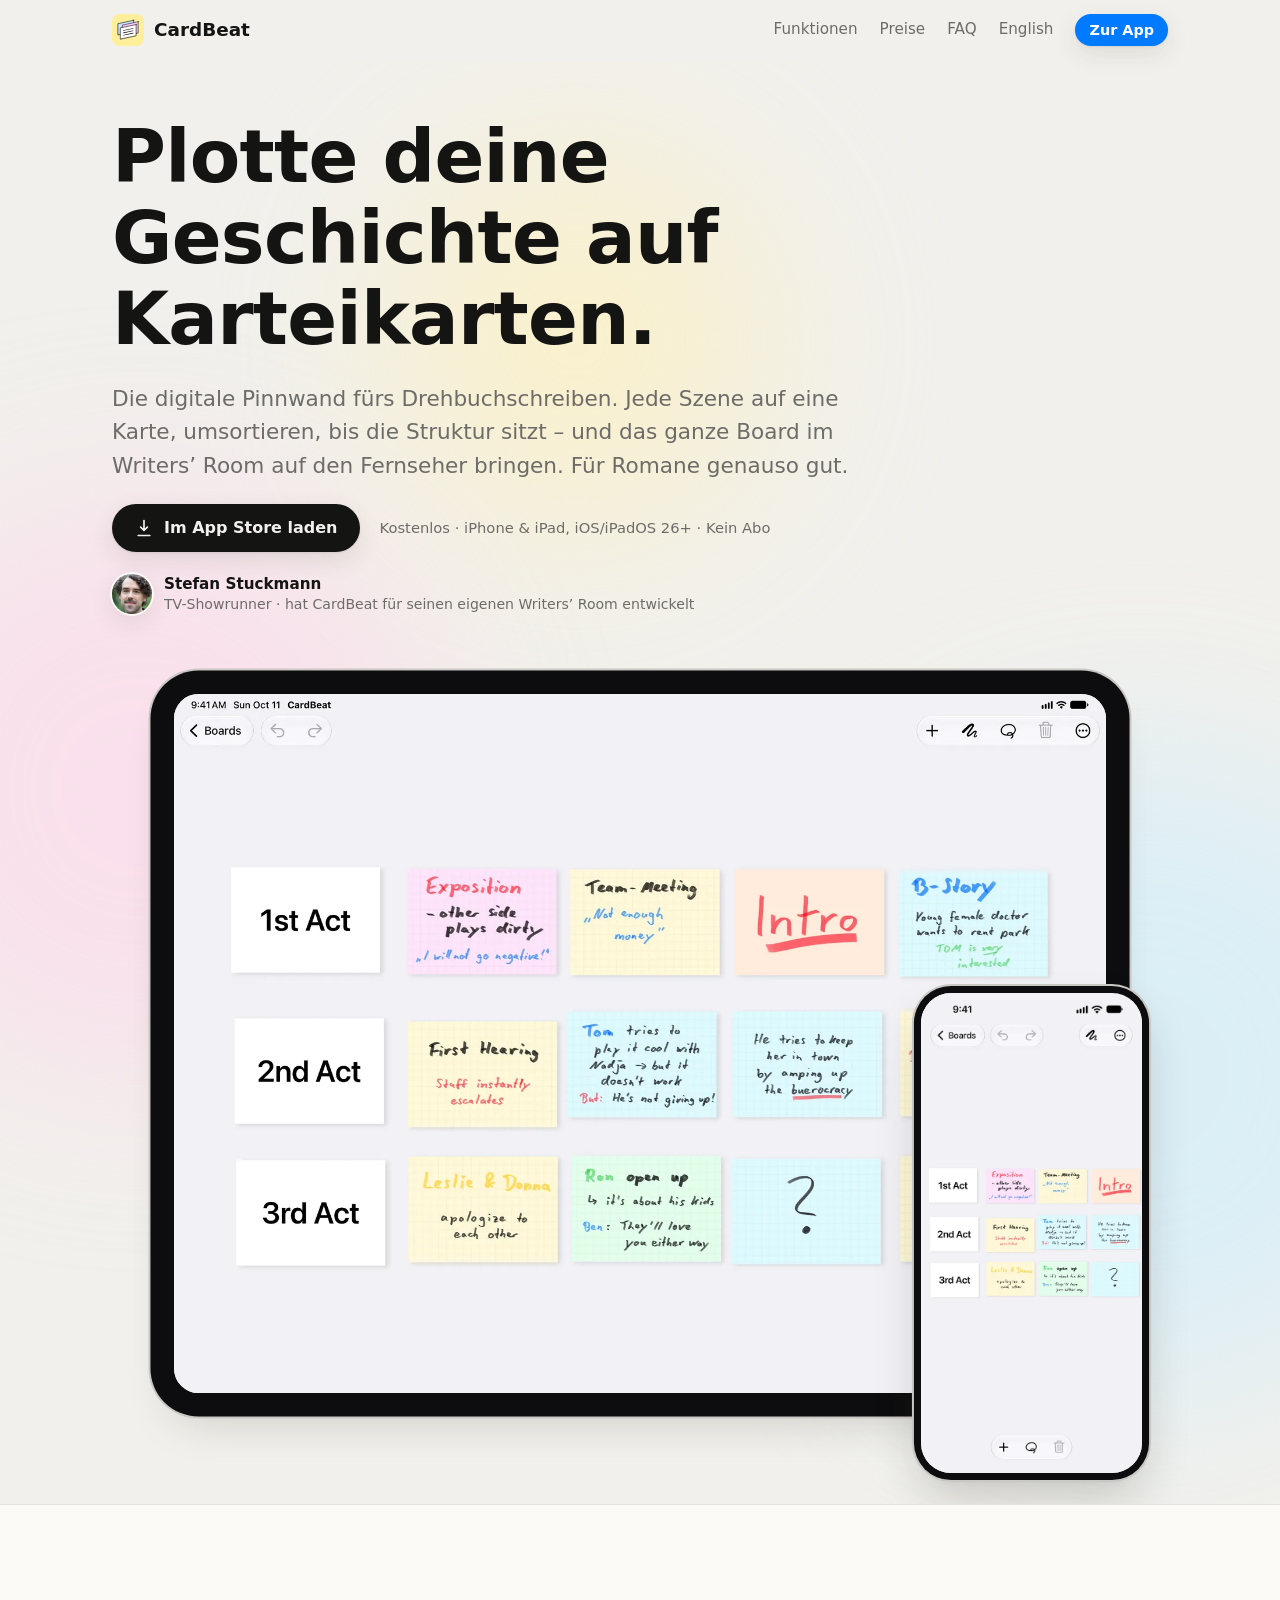
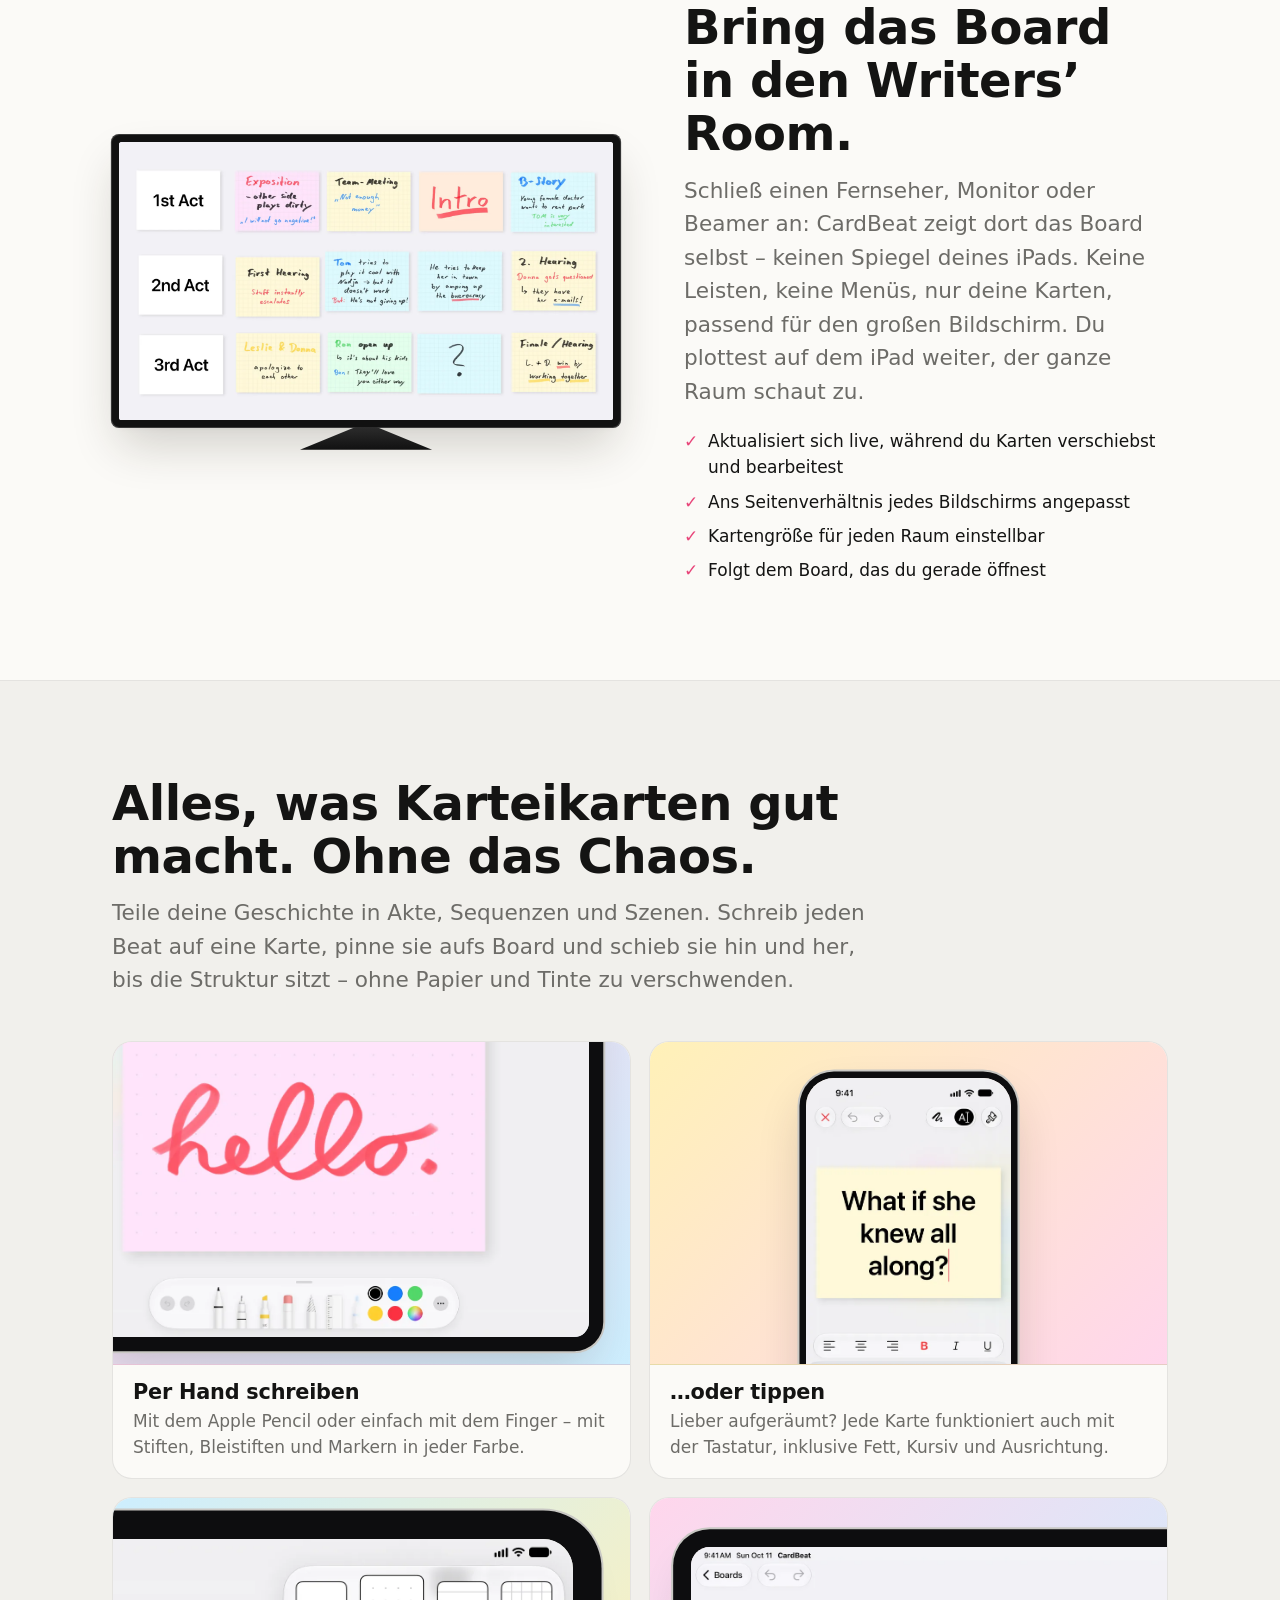
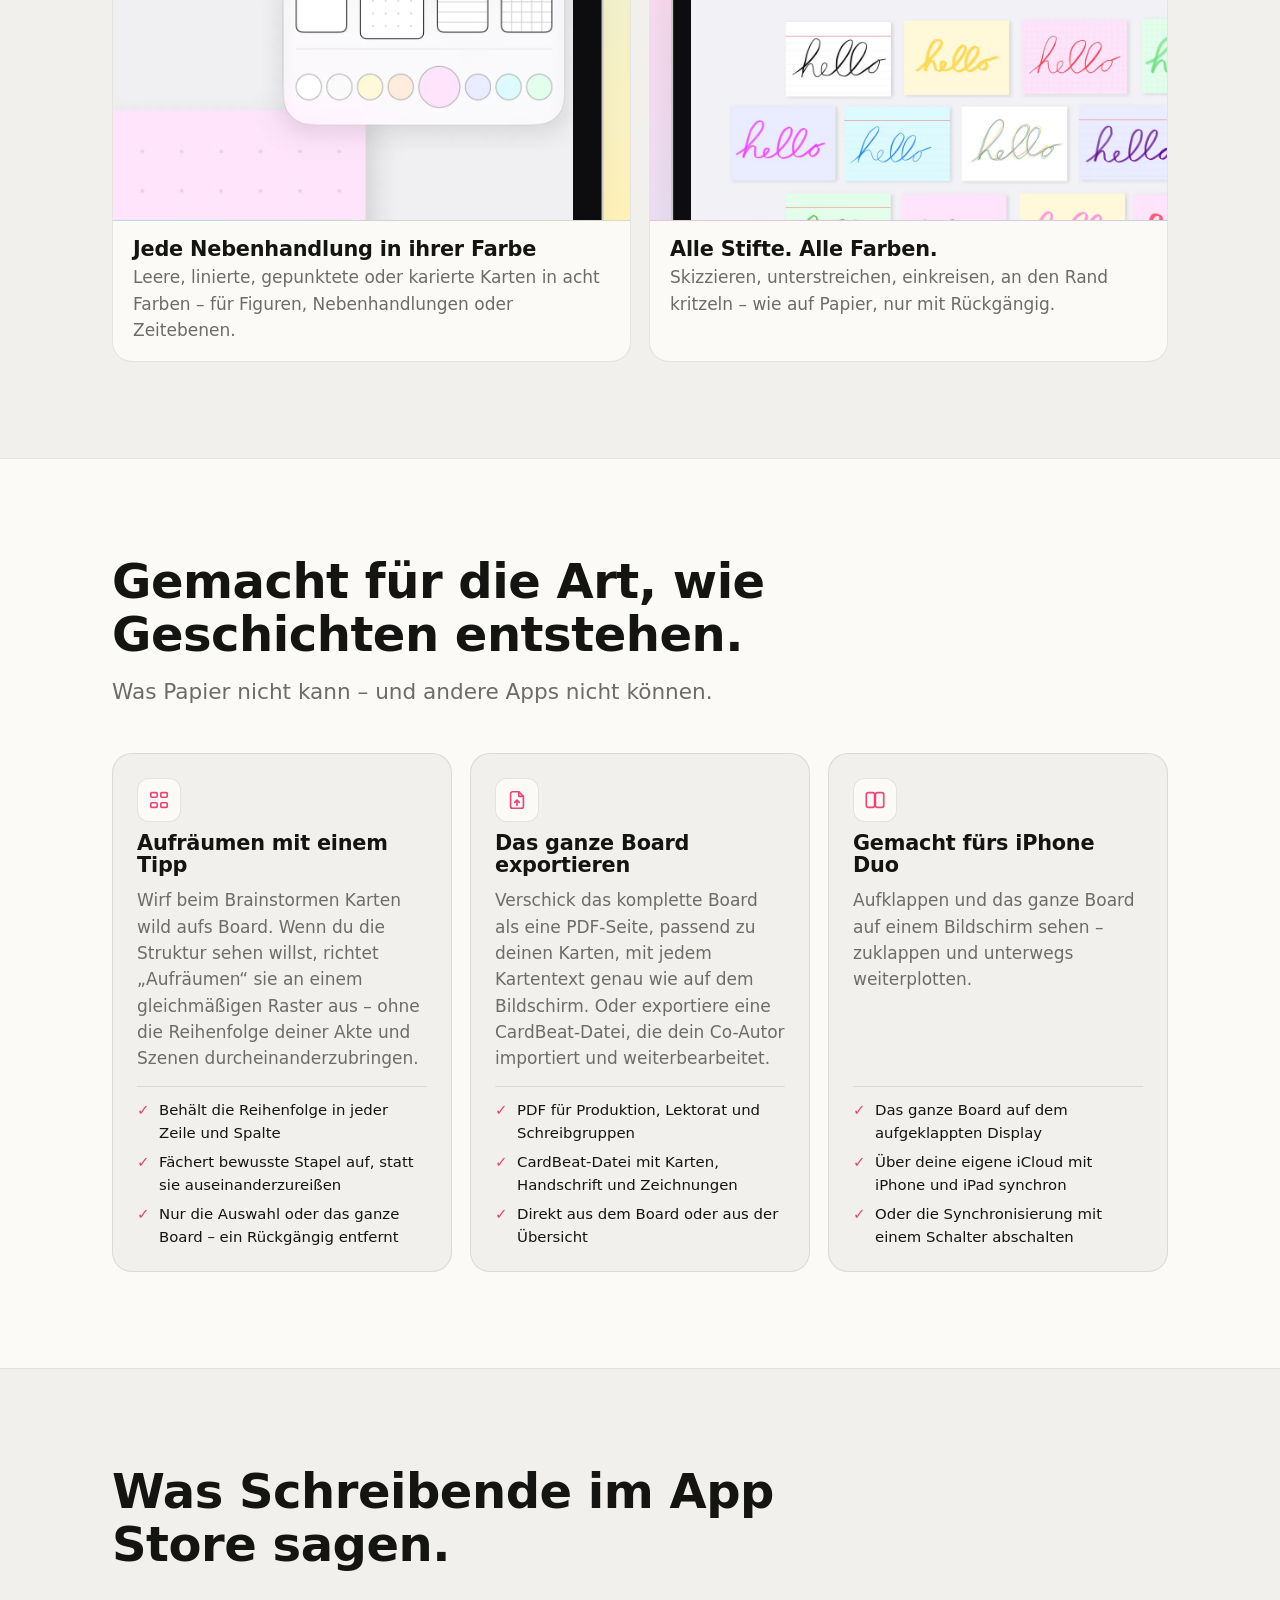
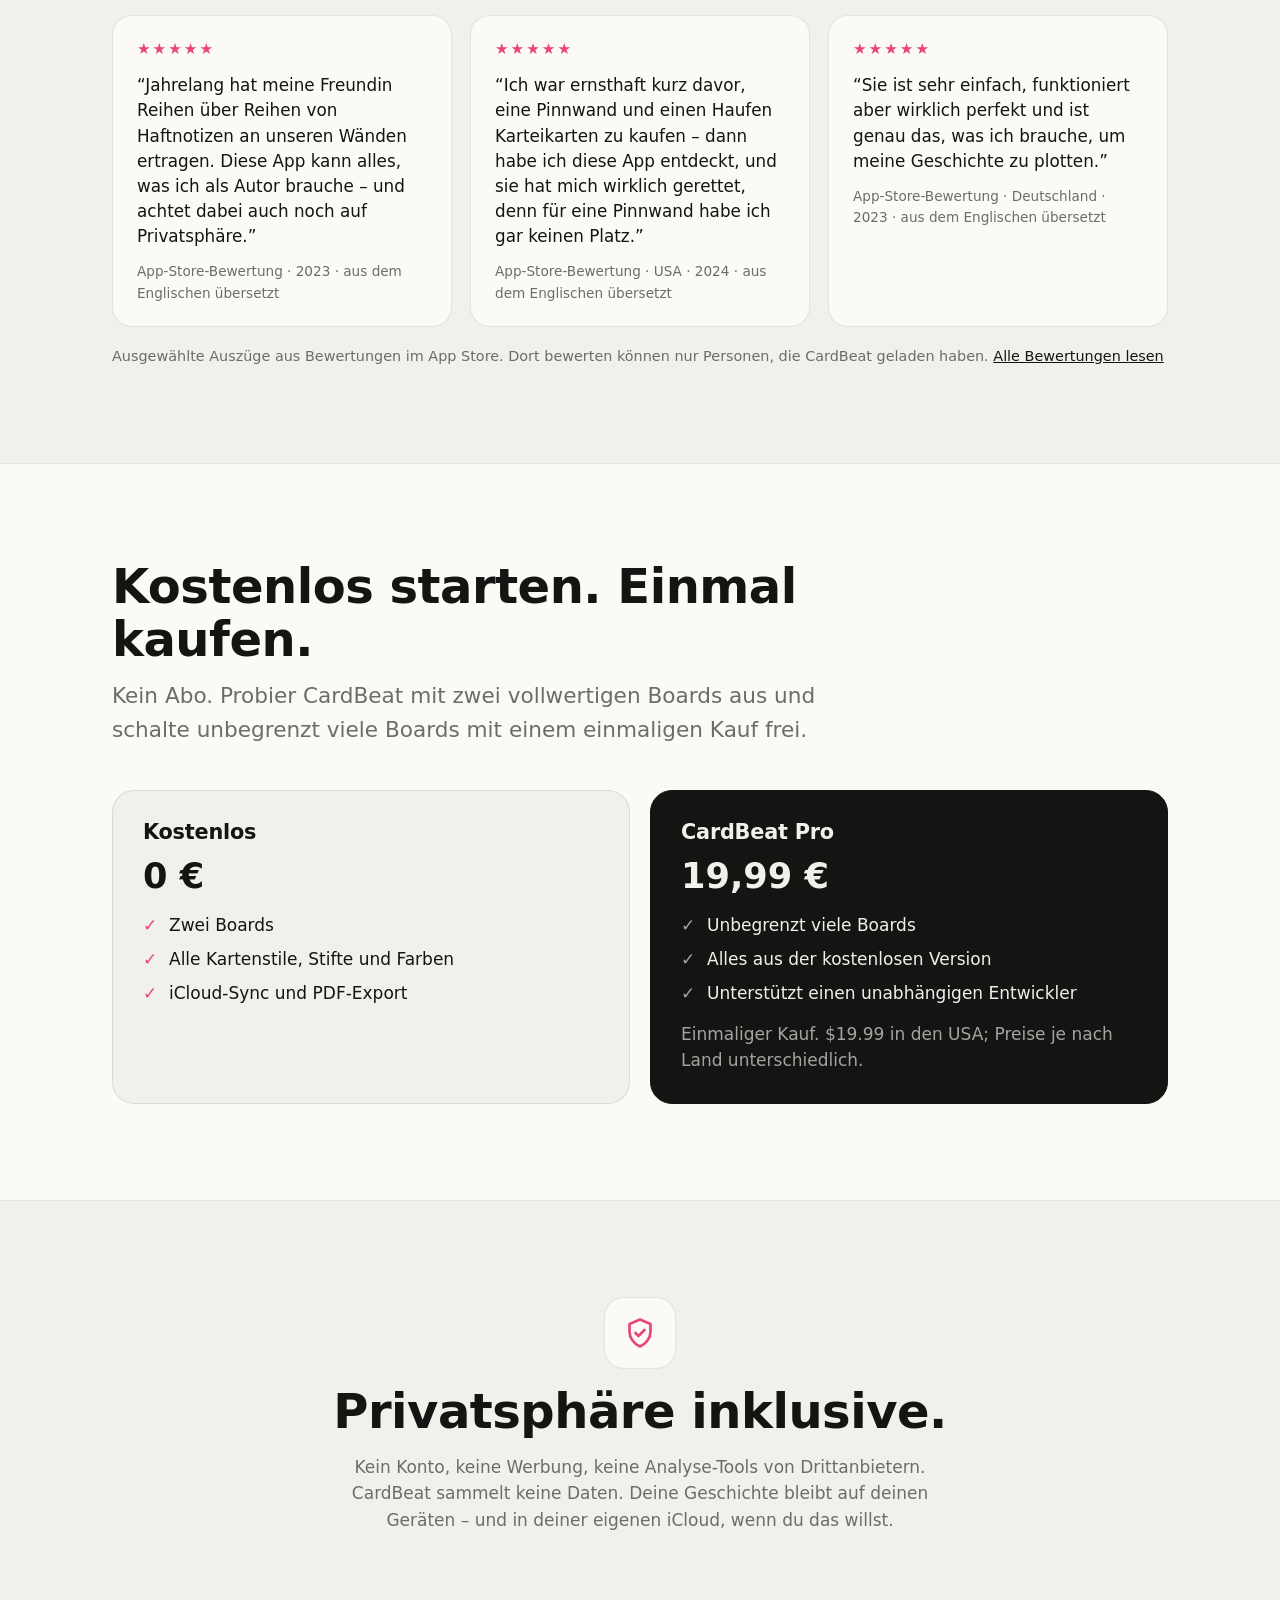
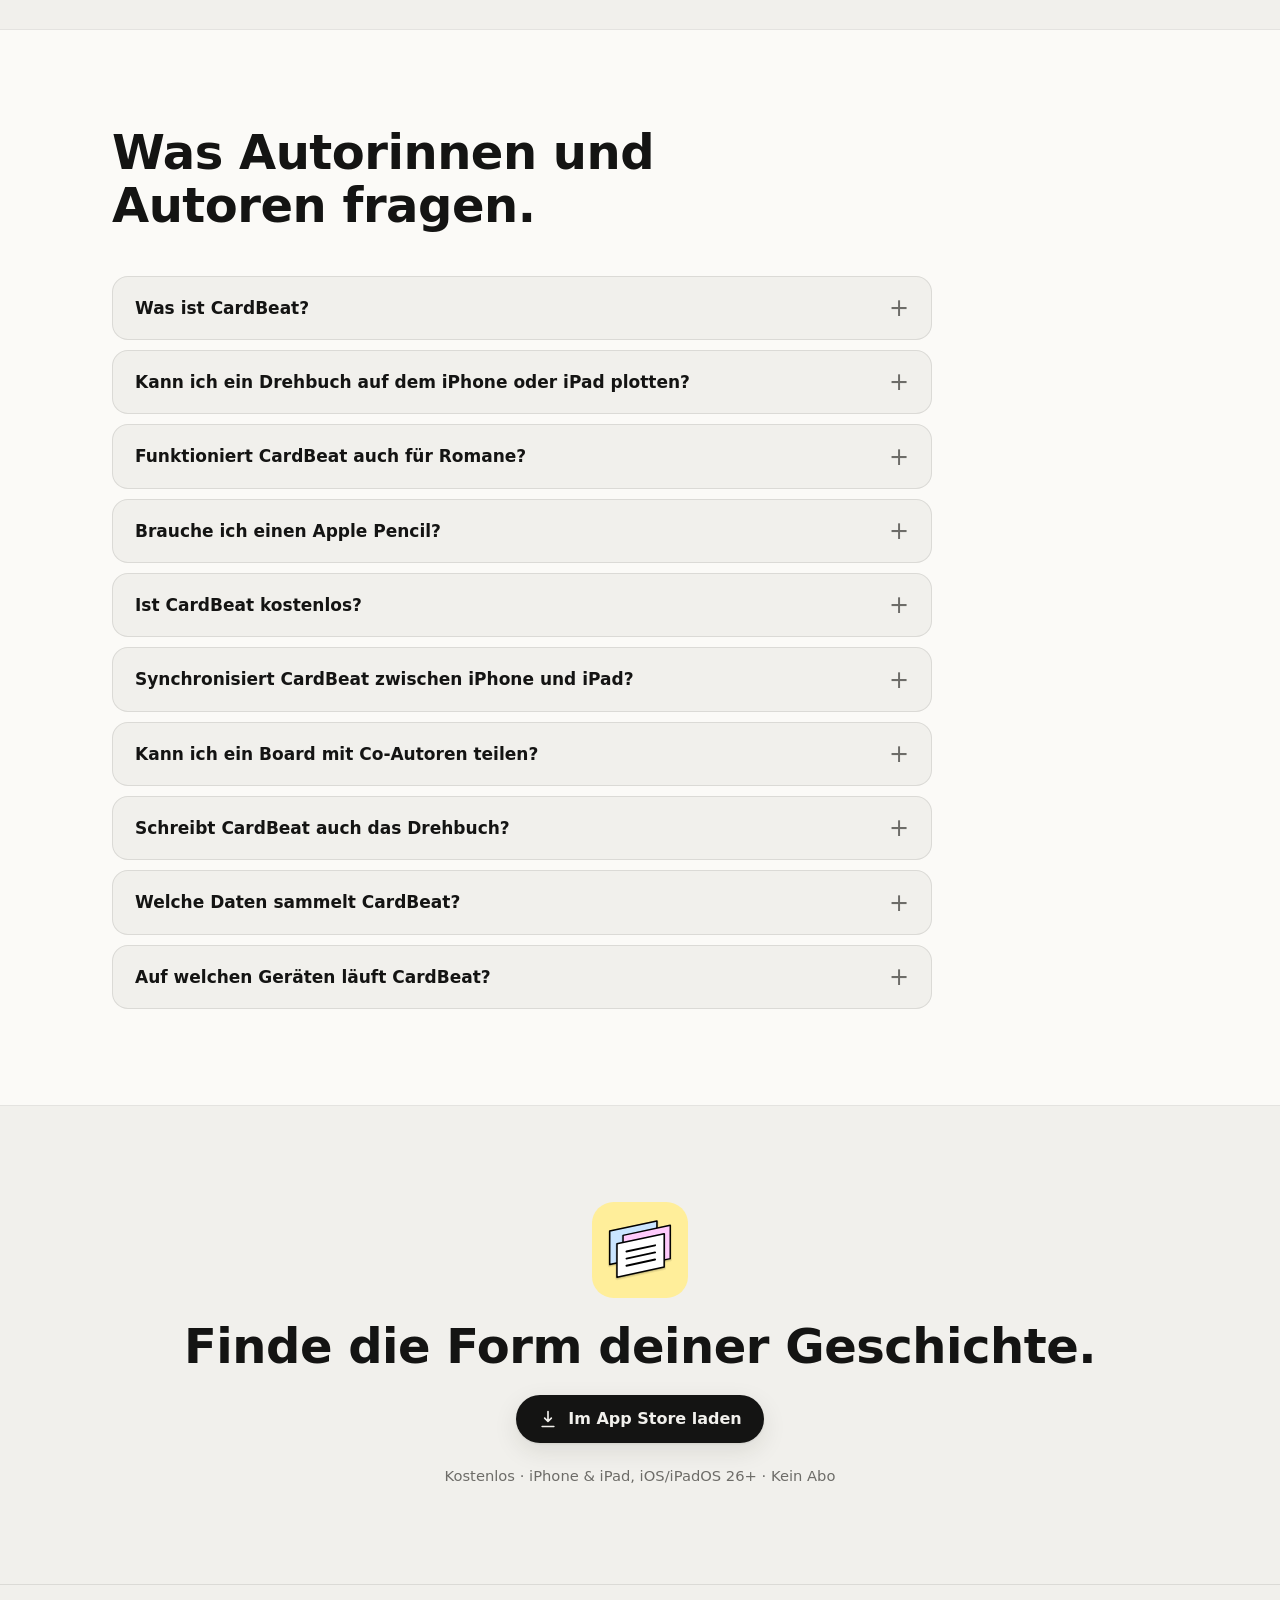
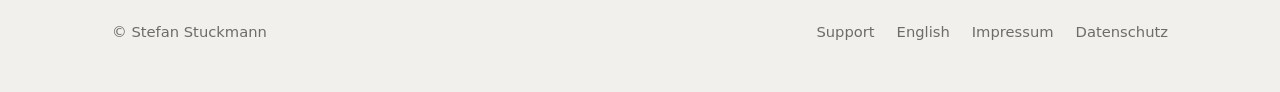
==== commit 143edb41: "Add selected App Store reviews before pricing Three verbatim excerpts from 5-star App Store reviews," ====
--- a/de/index.html
+++ b/de/index.html
@@ -167,7 +167,31 @@
   </div>
 </section>
 
-<section class="section" id="preise">
+<section class="section" id="bewertungen">
+  <div class="wrap">
+    <div class="section-head"><h2>Was Schreibende im App Store sagen.</h2></div>
+    <div class="quotes">
+      <figure class="quote">
+        <div class="stars" role="img" aria-label="5 von 5 Sternen">★★★★★</div>
+        <blockquote><p>“Jahrelang hat meine Freundin Reihen über Reihen von Haftnotizen an unseren Wänden ertragen. Diese App kann alles, was ich als Autor brauche – und achtet dabei auch noch auf Privatsphäre.”</p></blockquote>
+        <figcaption>App-Store-Bewertung · 2023 · aus dem Englischen übersetzt</figcaption>
+      </figure>
+      <figure class="quote">
+        <div class="stars" role="img" aria-label="5 von 5 Sternen">★★★★★</div>
+        <blockquote><p>“Ich war ernsthaft kurz davor, eine Pinnwand und einen Haufen Karteikarten zu kaufen – dann habe ich diese App entdeckt, und sie hat mich wirklich gerettet, denn für eine Pinnwand habe ich gar keinen Platz.”</p></blockquote>
+        <figcaption>App-Store-Bewertung · USA · 2024 · aus dem Englischen übersetzt</figcaption>
+      </figure>
+      <figure class="quote">
+        <div class="stars" role="img" aria-label="5 von 5 Sternen">★★★★★</div>
+        <blockquote><p>“Sie ist sehr einfach, funktioniert aber wirklich perfekt und ist genau das, was ich brauche, um meine Geschichte zu plotten.”</p></blockquote>
+        <figcaption>App-Store-Bewertung · Deutschland · 2023 · aus dem Englischen übersetzt</figcaption>
+      </figure>
+    </div>
+    <p class="quotes-note">Ausgewählte Auszüge aus Bewertungen im App Store. Dort bewerten können nur Personen, die CardBeat geladen haben. <a href="https://apps.apple.com/app/apple-store/id1488252091?pt=119216074&amp;ct=Webseite-DE-Bewertungen&amp;mt=8&amp;see-all=reviews">Alle Bewertungen lesen</a></p>
+  </div>
+</section>
+
+<section class="section alt" id="preise">
   <div class="wrap">
     <div class="section-head">
       <h2>Kostenlos starten. Einmal kaufen.</h2>
@@ -189,7 +213,7 @@
   </div>
 </section>
 
-<section class="section alt">
+<section class="section">
   <div class="wrap privacy">
     <div class="badge"><svg viewBox="0 0 24 24" fill="none" stroke="currentColor" stroke-width="1.8" stroke-linecap="round" stroke-linejoin="round" aria-hidden="true"><path d="M12 3 5 6v5c0 4.4 3 8.4 7 10 4-1.6 7-5.6 7-10V6l-7-3Z"/><path d="m9 12 2 2 4-4"/></svg></div>
     <h2>Privatsphäre inklusive.</h2>
@@ -197,7 +221,7 @@
   </div>
 </section>
 
-<section class="section" id="faq">
+<section class="section alt" id="faq">
   <div class="wrap">
     <div class="section-head"><h2>Was Autorinnen und Autoren fragen.</h2></div>
     <div class="faq">
@@ -215,7 +239,7 @@
   </div>
 </section>
 
-<section class="section alt">
+<section class="section">
   <div class="wrap final">
     <img src="../assets/icon.svg" alt="" width="96" height="96">
     <h2>Finde die Form deiner Geschichte.</h2>
--- a/assets/site.css
+++ b/assets/site.css
@@ -190,6 +190,17 @@
 .split { display: grid; gap: 40px; align-items: center; }
 @media (min-width: 860px) { .split { grid-template-columns: 1.05fr 1fr; gap: 64px; } }
 
+/* ---------- Reviews ---------- */
+.quotes { display: grid; gap: 18px; }
+@media (min-width: 900px) { .quotes { grid-template-columns: repeat(3, 1fr); } }
+.quote { margin: 0; background: var(--surface); border: 1px solid var(--line); border-radius: 20px; padding: 22px 24px; display: grid; gap: 12px; align-content: start; }
+.alt .quote { background: var(--bg); }
+.quote .stars { color: var(--accent); letter-spacing: 2px; font-size: 0.95rem; }
+.quote blockquote { margin: 0; font-size: 1.05rem; line-height: 1.5; }
+.quote figcaption { color: var(--muted); font-size: 0.85rem; }
+.quotes-note { margin-top: 18px; color: var(--muted); font-size: 0.9rem; }
+.quotes-note a { color: var(--ink); }
+
 /* ---------- Pricing ---------- */
 .plans { display: grid; gap: 20px; }
 @media (min-width: 720px) { .plans { grid-template-columns: 1fr 1fr; } }
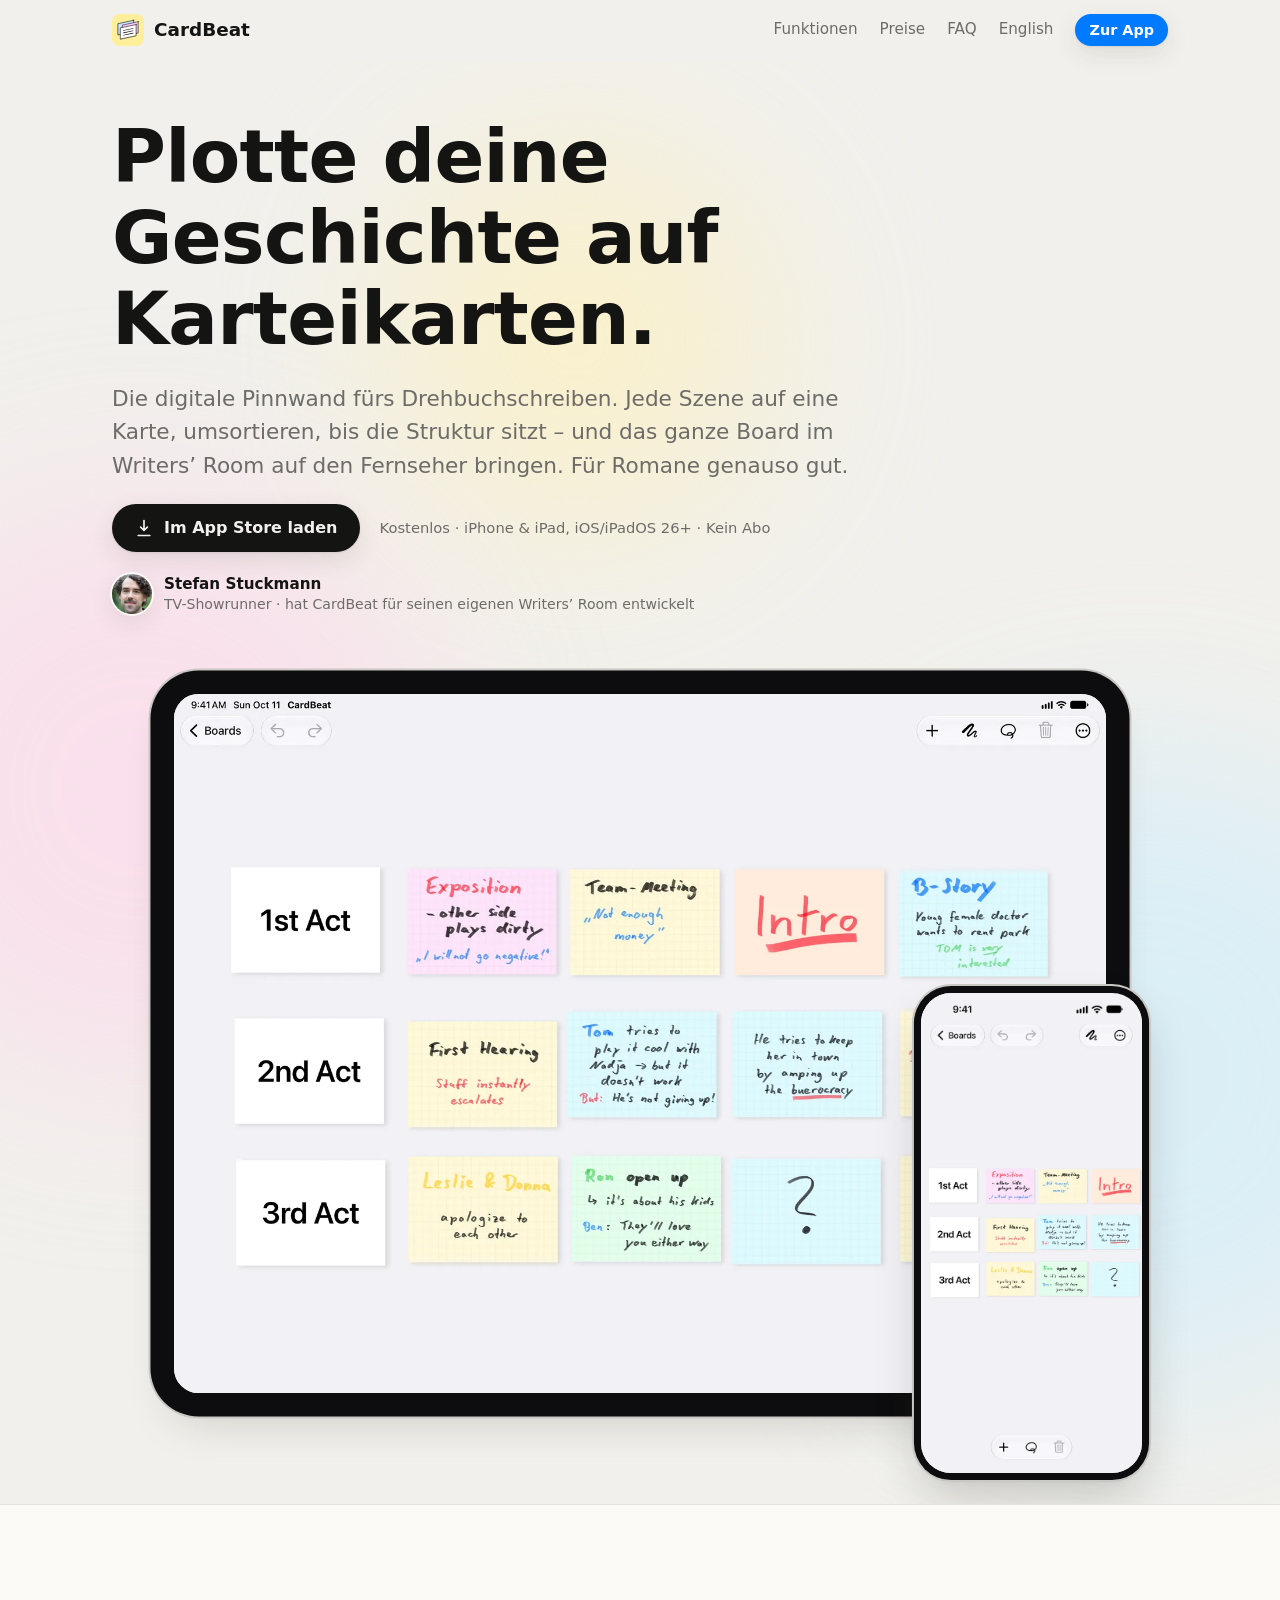
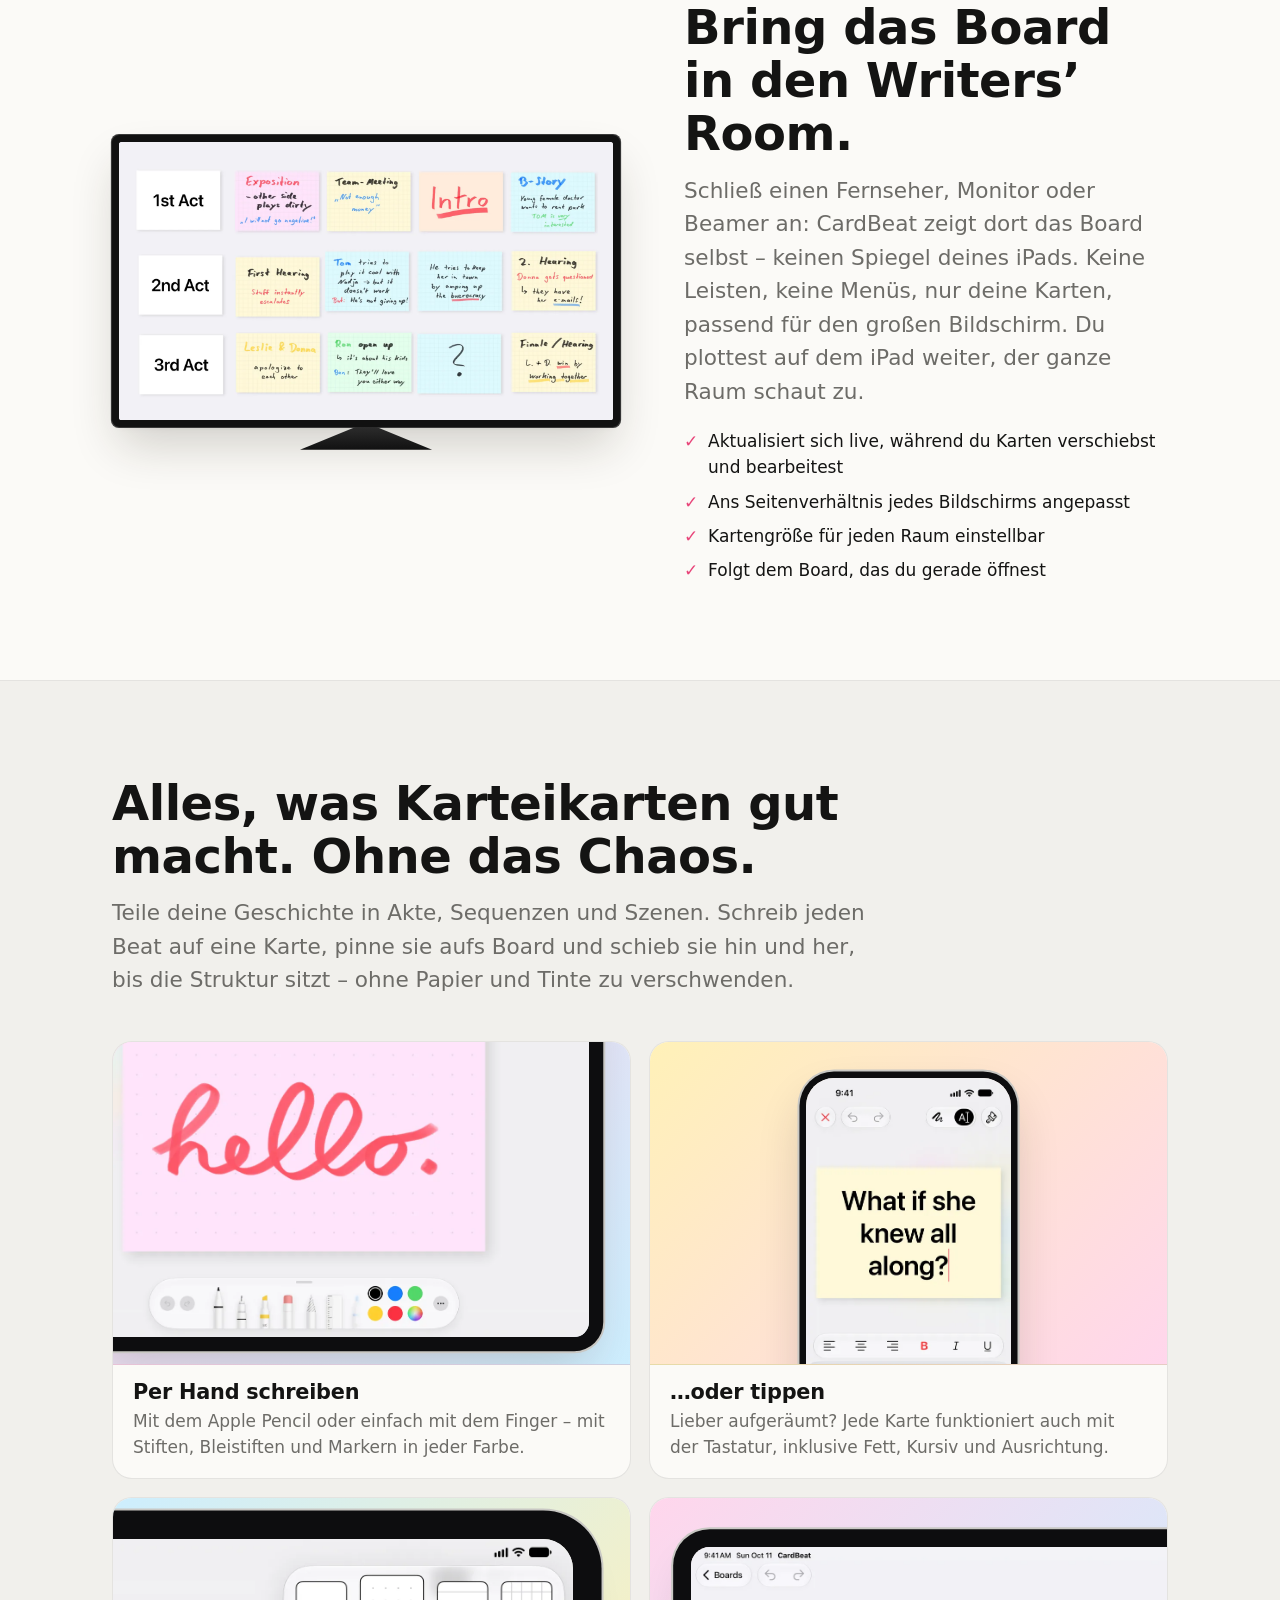
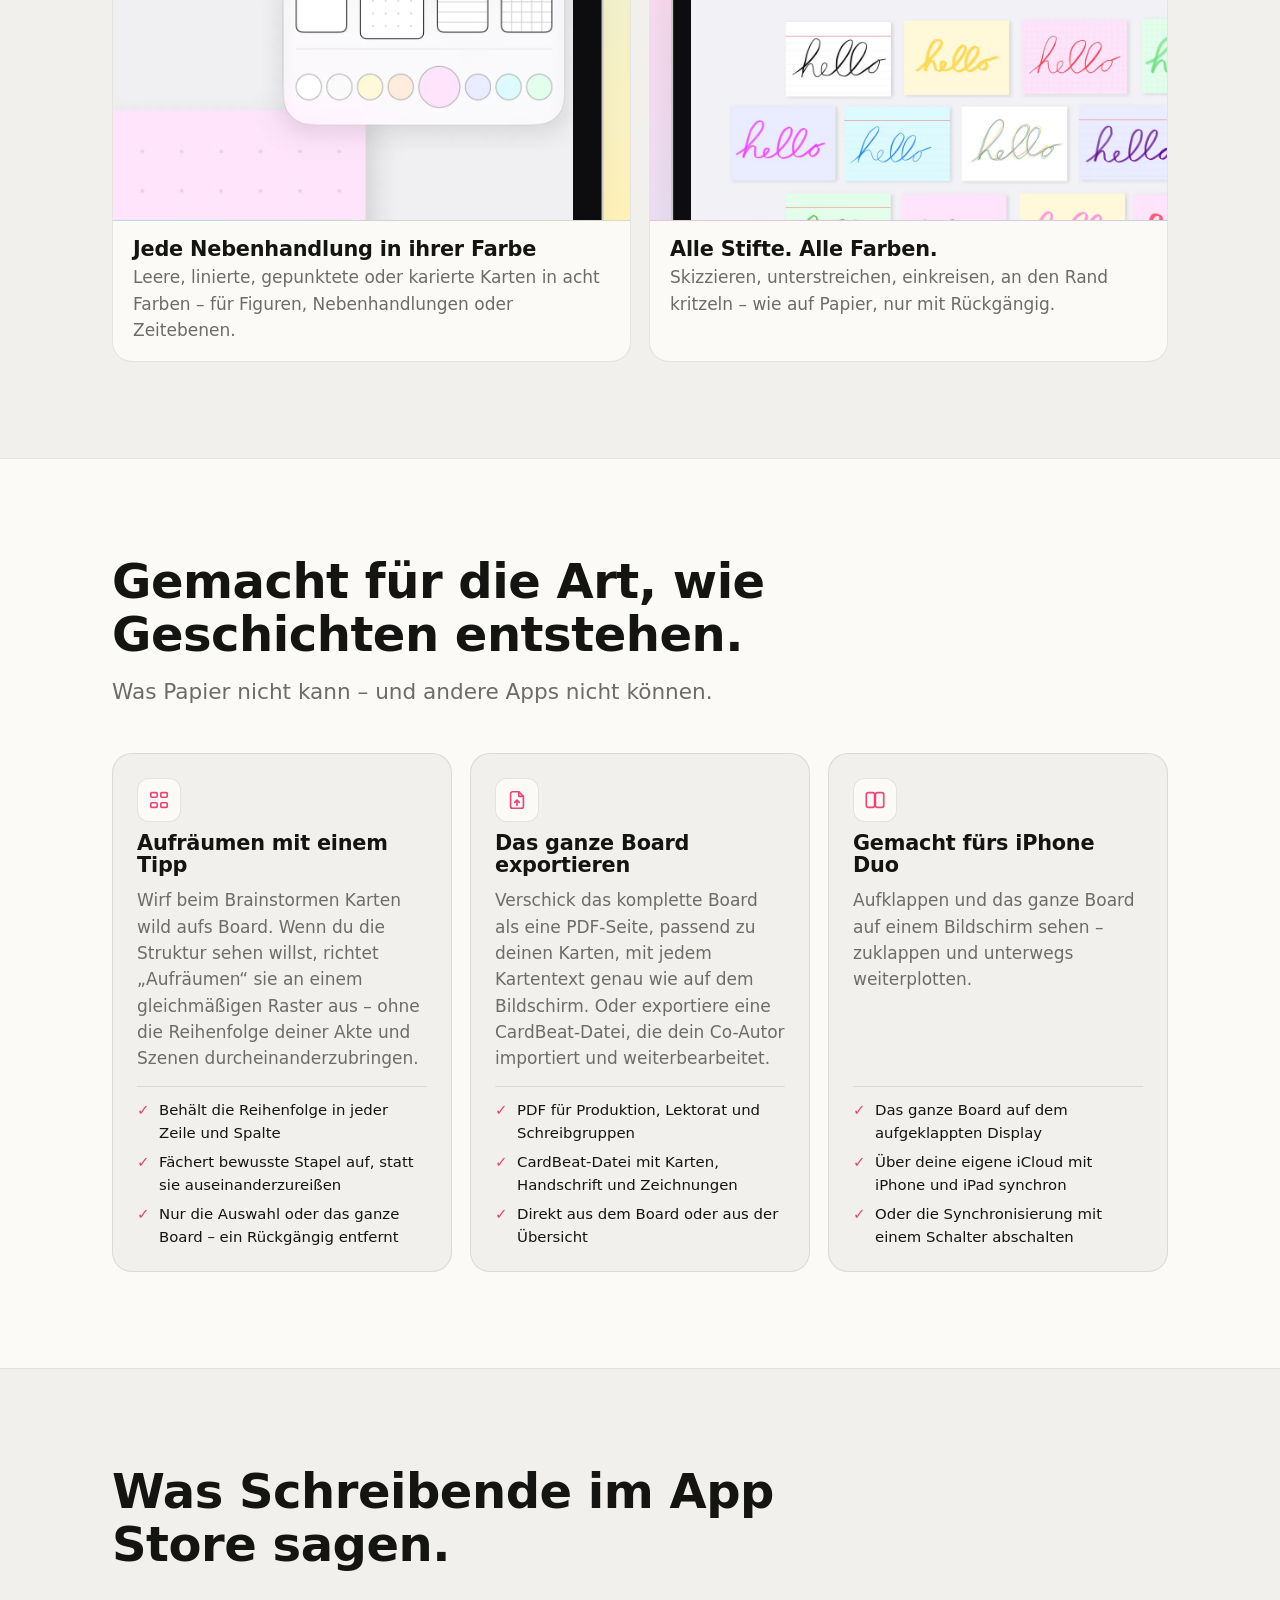
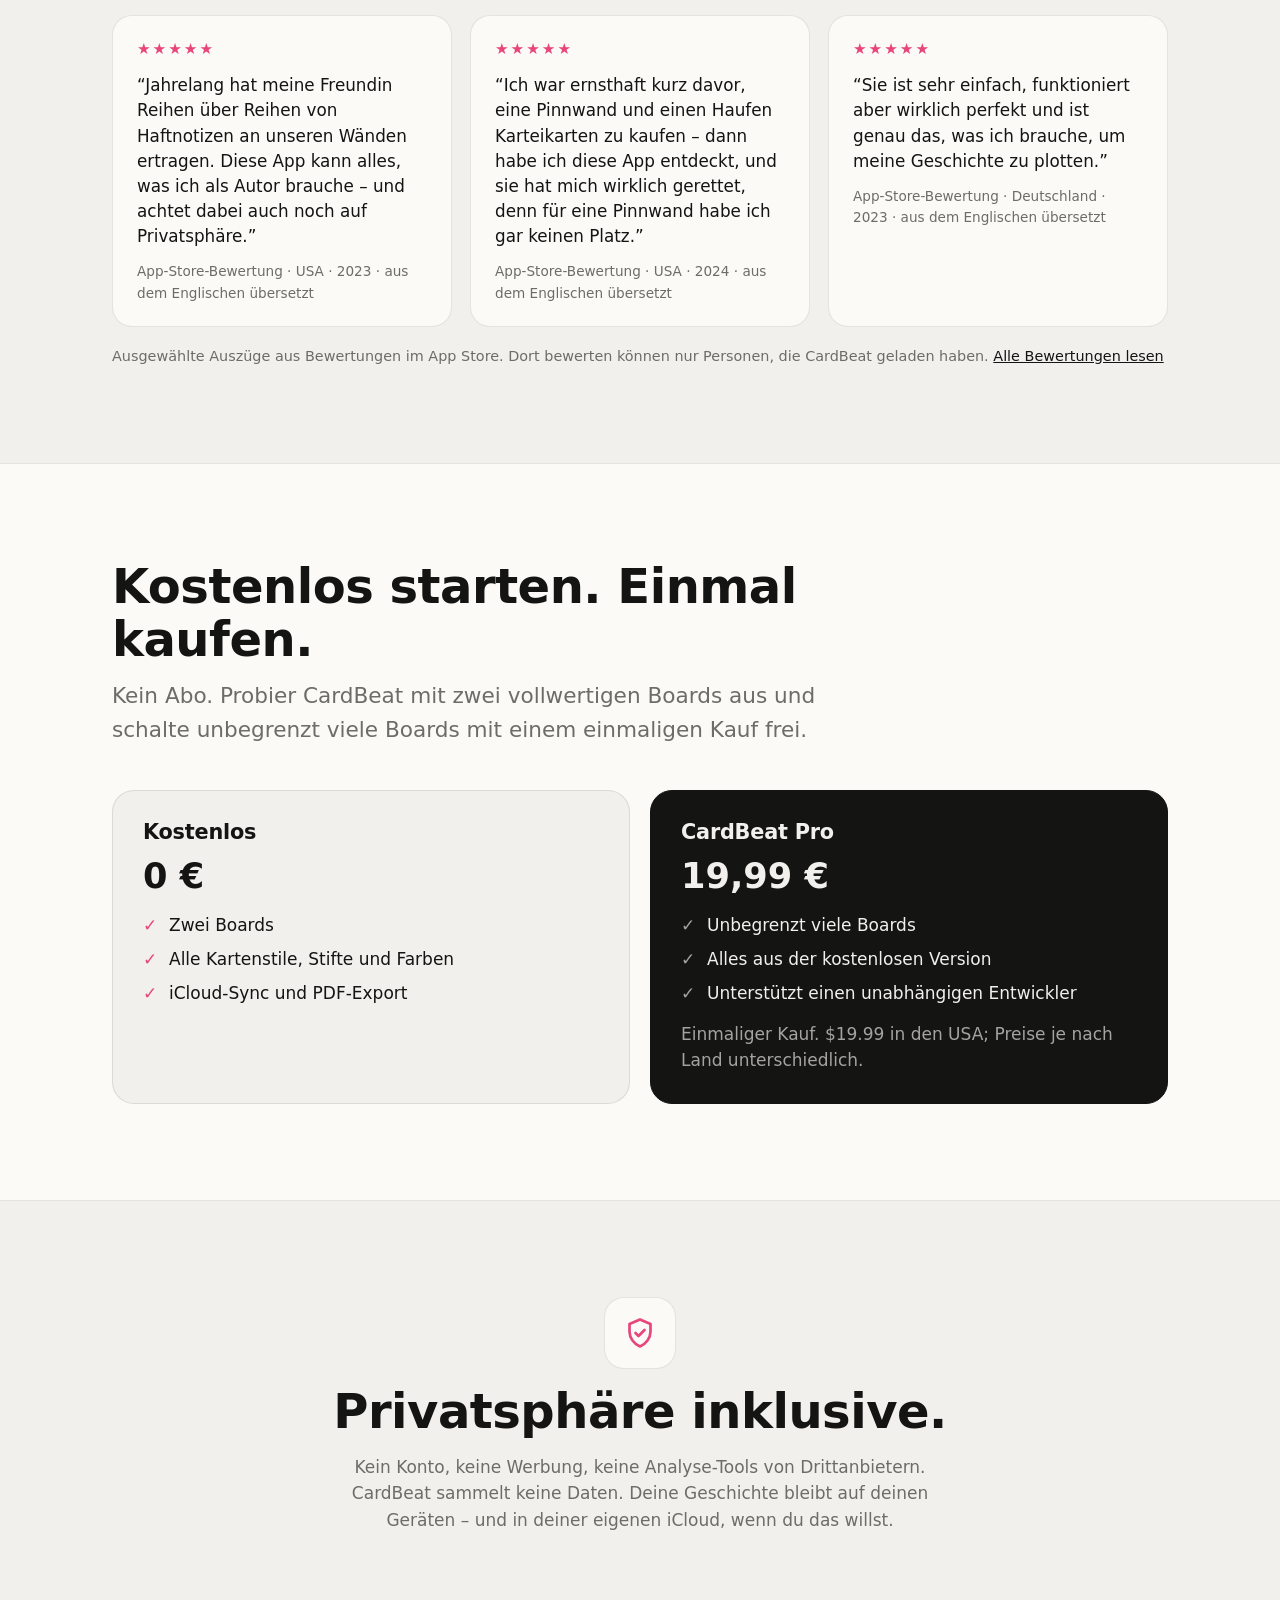
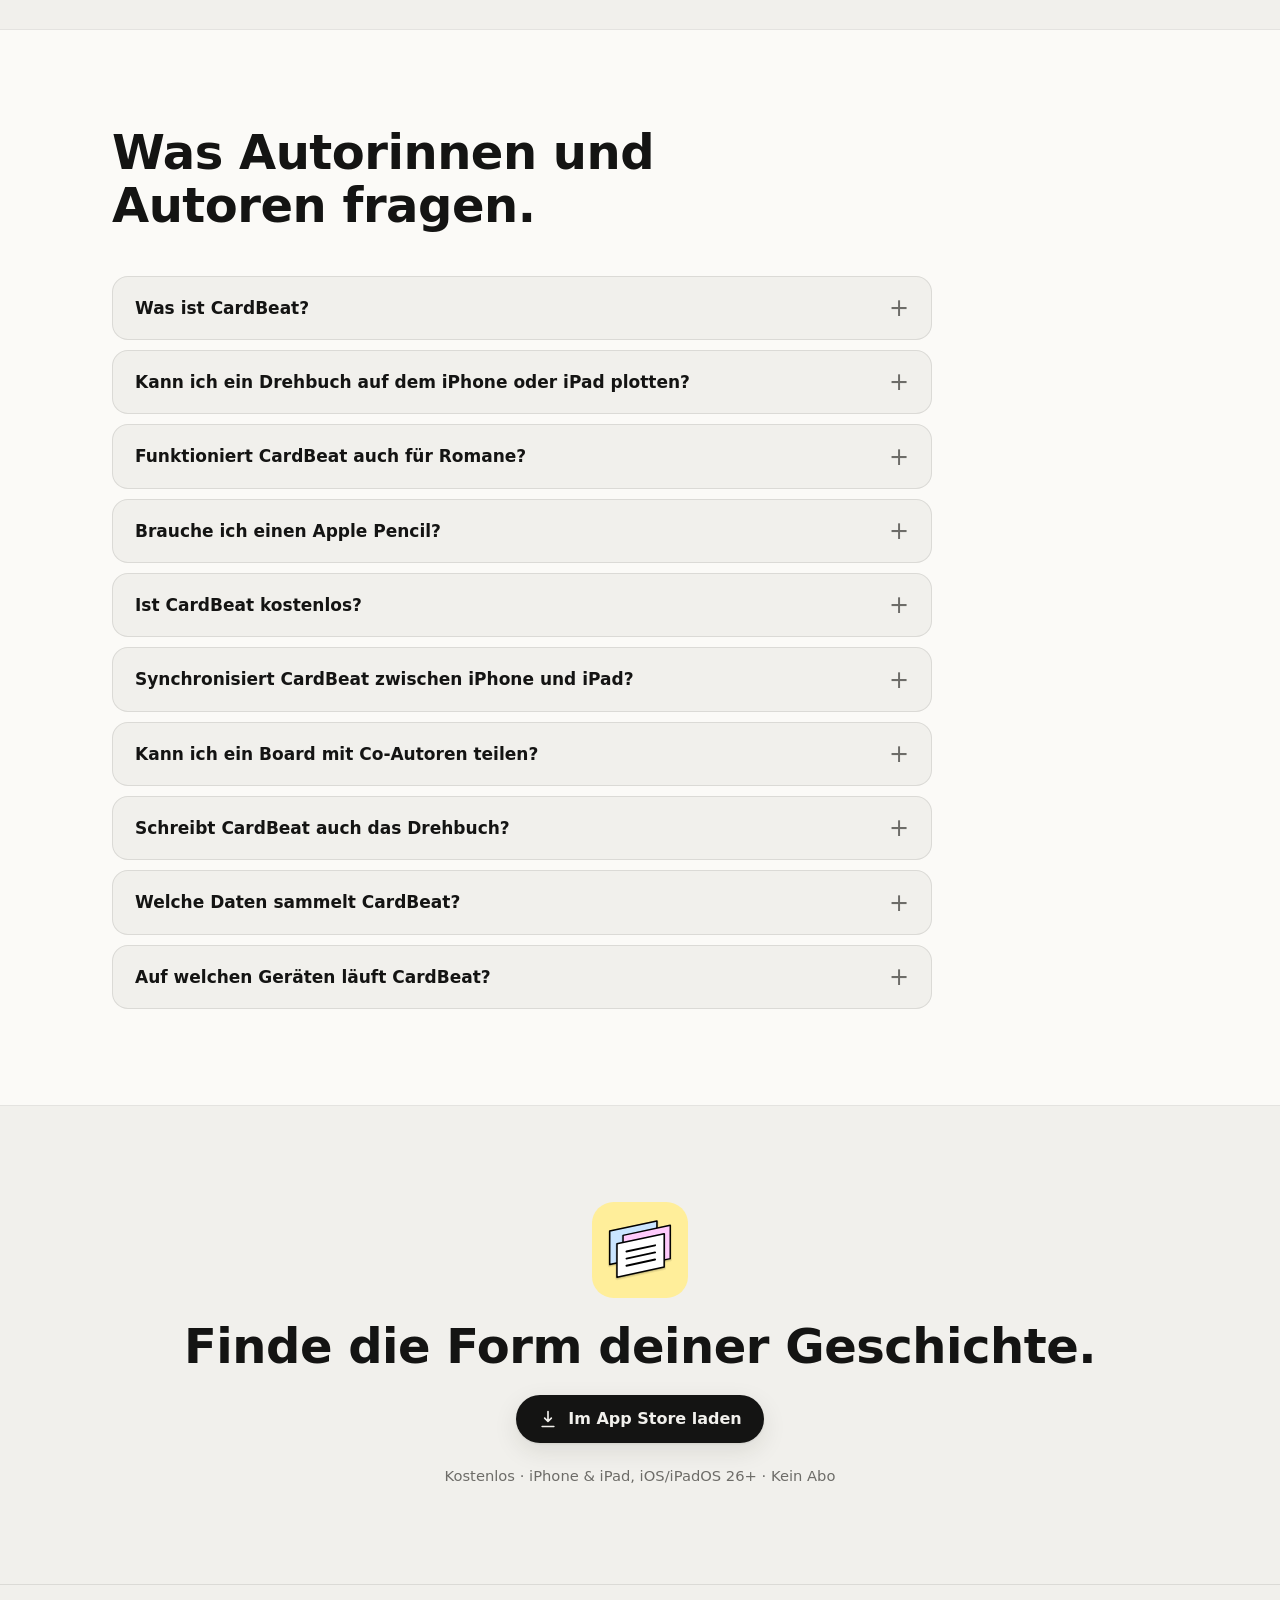
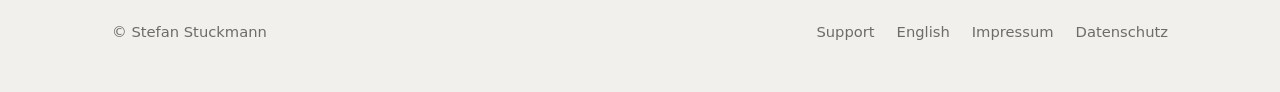
==== commit 483e1dfe: "Add the country to the first review's label Co-Authored-By: Claude Opus 5.5 <noreply@anthropic.com> " ====
--- a/de/index.html
+++ b/de/index.html
@@ -174,7 +174,7 @@
       <figure class="quote">
         <div class="stars" role="img" aria-label="5 von 5 Sternen">★★★★★</div>
         <blockquote><p>“Jahrelang hat meine Freundin Reihen über Reihen von Haftnotizen an unseren Wänden ertragen. Diese App kann alles, was ich als Autor brauche – und achtet dabei auch noch auf Privatsphäre.”</p></blockquote>
-        <figcaption>App-Store-Bewertung · 2023 · aus dem Englischen übersetzt</figcaption>
+        <figcaption>App-Store-Bewertung · USA · 2023 · aus dem Englischen übersetzt</figcaption>
       </figure>
       <figure class="quote">
         <div class="stars" role="img" aria-label="5 von 5 Sternen">★★★★★</div>
